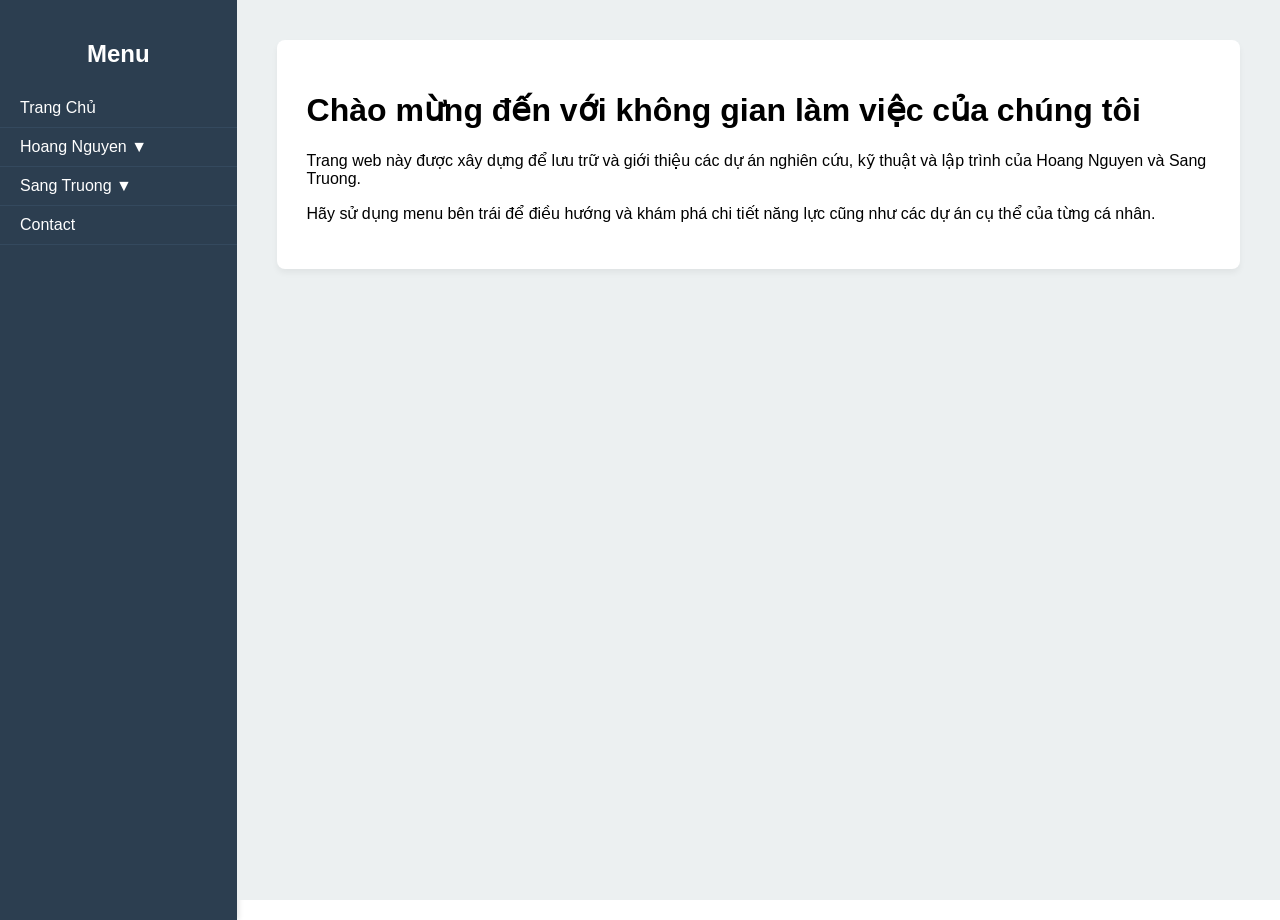
==== index.html @ 515bbb81 "Rename README.md to index.html" ====
<!DOCTYPE html>
<html lang="vi">
<head>
    <meta charset="UTF-8">
    <meta name="viewport" content="width=device-width, initial-scale=1.0">
    <title>Portfolio Của Chúng Tôi</title>
    <style>
        /* CSS: Thiết lập nguyên lý dàn trang cơ bản */
        body {
            font-family: Arial, sans-serif;
            margin: 0;
            padding: 0;
            display: flex; /* Sử dụng Flexbox để chia màn hình làm 2 phần */
            height: 100vh; /* Chiều cao bằng 100% màn hình hiển thị */
        }

        /* Phần Sidebar (Menu bên trái) */
        .sidebar {
            width: 250px;
            background-color: #2c3e50;
            color: white;
            padding-top: 20px;
            height: 100%;
            box-shadow: 2px 0 5px rgba(0,0,0,0.1);
        }

        .sidebar h2 {
            text-align: center;
            margin-bottom: 20px;
        }

        .sidebar ul {
            list-style-type: none; /* Bỏ dấu chấm tròn của danh sách */
            padding: 0;
            margin: 0;
        }

        .sidebar ul li {
            padding: 10px 20px;
            cursor: pointer;
            border-bottom: 1px solid #34495e;
            transition: background 0.3s;
        }

        .sidebar ul li:hover {
            background-color: #34495e;
        }

        /* Danh sách con (Các option nhỏ) */
        .sub-menu {
            display: none; /* Mặc định ẩn đi */
            background-color: #1a252f;
        }

        .sub-menu li {
            padding-left: 40px; /* Thụt lề để nhận diện là menu con */
            font-size: 0.9em;
            border-bottom: none;
        }

        /* Phần Nội dung chính bên phải */
        .main-content {
            flex-grow: 1; /* Chiếm toàn bộ không gian còn lại */
            padding: 40px;
            background-color: #ecf0f1;
            overflow-y: auto; /* Cho phép cuộn nếu nội dung quá dài */
        }

        /* Các phân vùng nội dung */
        .content-section {
            display: none; /* Ẩn tất cả các phần nội dung lúc ban đầu */
            background: white;
            padding: 30px;
            border-radius: 8px;
            box-shadow: 0 4px 6px rgba(0,0,0,0.05);
        }

        /* Lớp này dùng để hiển thị phần nội dung đang được chọn */
        .content-section.active {
            display: block;
        }
    </style>
</head>
<body>

    <div class="sidebar">
        <h2>Menu</h2>
        <ul>
            <li onclick="showSection('home')">Trang Chủ</li>
            
            <li onclick="toggleSubMenu('hoang-menu')">Hoang Nguyen ▼</li>
            <ul id="hoang-menu" class="sub-menu">
                <li onclick="showSection('hoang-about')">Giới thiệu</li>
                <li onclick="showSection('hoang-projects')">Projects</li>
            </ul>

            <li onclick="toggleSubMenu('sang-menu')">Sang Truong ▼</li>
            <ul id="sang-menu" class="sub-menu">
                <li onclick="showSection('sang-about')">Giới thiệu</li>
                <li onclick="showSection('sang-projects')">Projects</li>
            </ul>

            <li onclick="showSection('contact')">Contact</li>
        </ul>
    </div>

    <div class="main-content">
        
        <div id="home" class="content-section active">
            <h1>Chào mừng đến với không gian làm việc của chúng tôi</h1>
            <p>Trang web này được xây dựng để lưu trữ và giới thiệu các dự án nghiên cứu, kỹ thuật và lập trình của Hoang Nguyen và Sang Truong.</p>
            <p>Hãy sử dụng menu bên trái để điều hướng và khám phá chi tiết năng lực cũng như các dự án cụ thể của từng cá nhân.</p>
        </div>

        <div id="hoang-about" class="content-section">
            <h2>Giới thiệu: Hoang Nguyen</h2>
            <p>Thông tin chi tiết về quá trình học tập, kỹ năng và định hướng phát triển của Hoang sẽ được cập nhật tại đây.</p>
        </div>
        <div id="hoang-projects" class="content-section">
            <h2>Các dự án của Hoang</h2>
            <ul>
                <li><strong>Dự án 1:</strong> Mô phỏng vật lý...</li>
                <li><strong>Dự án 2:</strong> Phân tích dữ liệu...</li>
            </ul>
        </div>

        <div id="sang-about" class="content-section">
            <h2>Giới thiệu: Sang Truong</h2>
            <p>Thông tin cá nhân, chuyên môn và nền tảng kỹ thuật của Sang.</p>
        </div>
        <div id="sang-projects" class="content-section">
            <h2>Các dự án của Sang</h2>
            <ul>
                <li><strong>Dự án A:</strong> Lập trình hệ thống...</li>
                <li><strong>Dự án B:</strong> Thiết kế mô hình...</li>
            </ul>
        </div>

        <div id="contact" class="content-section">
            <h2>Liên hệ với chúng tôi</h2>
            <p>Email: example@email.com</p>
            <p>GitHub: github.com/your-username</p>
        </div>

    </div>

    <script>
        // Nguyên lý 1: Đóng/mở menu con
        function toggleSubMenu(menuId) {
            // Tìm thẻ <ul> có ID tương ứng
            var menu = document.getElementById(menuId);
            // Kiểm tra trạng thái hiện tại. Nếu đang ẩn (none) hoặc rỗng thì mở ra (block), ngược lại thì ẩn đi
            if (menu.style.display === "block") {
                menu.style.display = "none";
            } else {
                menu.style.display = "block";
            }
        }

        // Nguyên lý 2: Chuyển đổi vùng nội dung hiển thị
        function showSection(sectionId) {
            // Bước 1: Tìm tất cả các thẻ có class là 'content-section'
            var sections = document.getElementsByClassName('content-section');
            
            // Bước 2: Dùng vòng lặp duyệt qua tất cả và xóa class 'active' (ẩn chúng đi)
            for (var i = 0; i < sections.length; i++) {
                sections[i].classList.remove('active');
            }
            
            // Bước 3: Tìm đúng vùng nội dung được yêu cầu và thêm class 'active' (hiển thị lên)
            document.getElementById(sectionId).classList.add('active');
        }
    </script>
</body>
</html>
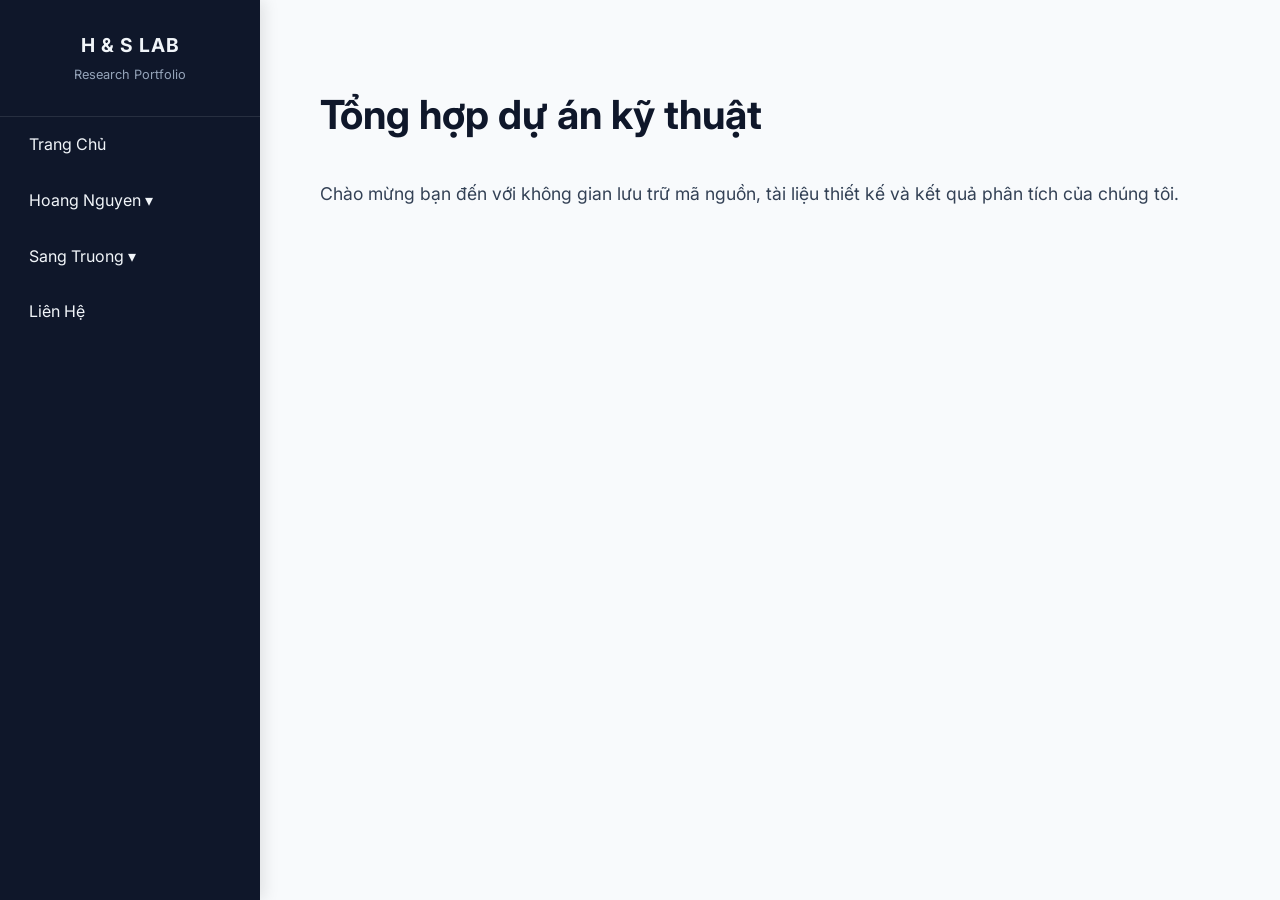
==== commit c955c71b: "Update portfolio layout and styling" ====
--- a/index.html
+++ b/index.html
@@ -3,153 +3,242 @@
 <head>
     <meta charset="UTF-8">
     <meta name="viewport" content="width=device-width, initial-scale=1.0">
-    <title>Portfolio Của Chúng Tôi</title>
+    <title>Portfolio Nghiên Cứu & Kỹ Thuật</title>
+    <link href="https://fonts.googleapis.com/css2?family=Inter:wght@300;400;600&display=swap" rel="stylesheet">
     <style>
-        /* CSS: Thiết lập nguyên lý dàn trang cơ bản */
+        /* NGUYÊN LÝ 1: Khai báo Biến CSS (CSS Variables)
+           Giúp quản lý màu sắc toàn cục. Khi cần đổi màu web, chỉ cần đổi ở đây. */
+        :root {
+            --primary-bg: #0f172a;    /* Xanh đen sâu cho Sidebar */
+            --secondary-bg: #1e293b;  /* Xanh đen nhạt cho Menu con */
+            --main-bg: #f8fafc;       /* Trắng xám cho nội dung chính */
+            --text-main: #334155;     /* Xám đậm cho chữ để đỡ mỏi mắt */
+            --text-light: #f1f5f9;    /* Trắng sáng cho chữ trên nền tối */
+            --accent-color: #3b82f6;  /* Xanh dương làm điểm nhấn (nút, link) */
+            --card-bg: #ffffff;
+        }
+
+        /* NGUYÊN LÝ 2: Reset CSS & Typography cơ bản */
+        * {
+            box-sizing: border-box; /* Đảm bảo kích thước không bị phình to khi thêm padding */
+        }
+
         body {
-            font-family: Arial, sans-serif;
+            font-family: 'Inter', sans-serif;
             margin: 0;
-            padding: 0;
-            display: flex; /* Sử dụng Flexbox để chia màn hình làm 2 phần */
-            height: 100vh; /* Chiều cao bằng 100% màn hình hiển thị */
-        }
-
-        /* Phần Sidebar (Menu bên trái) */
+            display: flex;
+            height: 100vh;
+            color: var(--text-main);
+            background-color: var(--main-bg);
+            line-height: 1.6;
+        }
+
+        /* --- THIẾT KẾ SIDEBAR --- */
         .sidebar {
-            width: 250px;
-            background-color: #2c3e50;
-            color: white;
-            padding-top: 20px;
-            height: 100%;
-            box-shadow: 2px 0 5px rgba(0,0,0,0.1);
-        }
-
-        .sidebar h2 {
+            width: 260px;
+            background-color: var(--primary-bg);
+            color: var(--text-light);
+            display: flex;
+            flex-direction: column;
+            box-shadow: 4px 0 15px rgba(0,0,0,0.1);
+            z-index: 10;
+        }
+
+        .sidebar-header {
+            padding: 30px 20px;
             text-align: center;
-            margin-bottom: 20px;
+            border-bottom: 1px solid rgba(255,255,255,0.1);
+        }
+
+        .sidebar-header h2 {
+            margin: 0;
+            font-size: 1.2rem;
+            letter-spacing: 1px;
+            text-transform: uppercase;
         }
 
         .sidebar ul {
-            list-style-type: none; /* Bỏ dấu chấm tròn của danh sách */
+            list-style: none;
             padding: 0;
             margin: 0;
         }
 
+        /* NGUYÊN LÝ 3: Hiệu ứng chuyển tiếp (Transitions) tạo cảm giác mượt mà */
         .sidebar ul li {
-            padding: 10px 20px;
+            padding: 15px 25px;
             cursor: pointer;
-            border-bottom: 1px solid #34495e;
-            transition: background 0.3s;
+            border-left: 4px solid transparent; /* Chuẩn bị sẵn một viền tàng hình */
+            transition: all 0.3s ease;
+            font-weight: 400;
         }
 
         .sidebar ul li:hover {
-            background-color: #34495e;
-        }
-
-        /* Danh sách con (Các option nhỏ) */
+            background-color: rgba(255,255,255,0.05);
+            border-left: 4px solid var(--accent-color); /* Hiện viền xanh khi trỏ chuột */
+            padding-left: 30px; /* Đẩy chữ vào trong một chút */
+        }
+
         .sub-menu {
-            display: none; /* Mặc định ẩn đi */
-            background-color: #1a252f;
+            display: none;
+            background-color: var(--secondary-bg);
         }
 
         .sub-menu li {
-            padding-left: 40px; /* Thụt lề để nhận diện là menu con */
-            font-size: 0.9em;
-            border-bottom: none;
-        }
-
-        /* Phần Nội dung chính bên phải */
+            padding: 12px 25px 12px 45px;
+            font-size: 0.9rem;
+            color: #cbd5e1;
+        }
+
+        /* --- THIẾT KẾ KHU VỰC NỘI DUNG CHÍNH --- */
         .main-content {
-            flex-grow: 1; /* Chiếm toàn bộ không gian còn lại */
-            padding: 40px;
-            background-color: #ecf0f1;
-            overflow-y: auto; /* Cho phép cuộn nếu nội dung quá dài */
-        }
-
-        /* Các phân vùng nội dung */
+            flex-grow: 1;
+            padding: 50px;
+            overflow-y: auto;
+        }
+
         .content-section {
-            display: none; /* Ẩn tất cả các phần nội dung lúc ban đầu */
-            background: white;
-            padding: 30px;
-            border-radius: 8px;
-            box-shadow: 0 4px 6px rgba(0,0,0,0.05);
-        }
-
-        /* Lớp này dùng để hiển thị phần nội dung đang được chọn */
+            display: none;
+            max-width: 900px;
+            margin: 0 auto; /* Căn giữa nội dung */
+            animation: fadeIn 0.4s ease-in-out; /* Gọi hiệu ứng mờ dần vào */
+        }
+
         .content-section.active {
             display: block;
+        }
+
+        /* NGUYÊN LÝ 4: Thiết kế dạng Thẻ (Card Design) cho các Project */
+        .project-grid {
+            display: grid;
+            grid-template-columns: repeat(auto-fit, minmax(300px, 1fr));
+            gap: 25px;
+            margin-top: 20px;
+        }
+
+        .project-card {
+            background: var(--card-bg);
+            border-radius: 12px;
+            padding: 25px;
+            box-shadow: 0 4px 6px rgba(0,0,0,0.05);
+            border: 1px solid #e2e8f0;
+            transition: transform 0.3s ease, box-shadow 0.3s ease;
+        }
+
+        /* Hiệu ứng nổi lên khi trỏ chuột vào Card */
+        .project-card:hover {
+            transform: translateY(-5px);
+            box-shadow: 0 10px 20px rgba(0,0,0,0.1);
+        }
+
+        .project-card h3 {
+            margin-top: 0;
+            color: var(--primary-bg);
+            font-size: 1.1rem;
+        }
+
+        .tag {
+            display: inline-block;
+            background: #e0f2fe;
+            color: #0369a1;
+            padding: 4px 10px;
+            border-radius: 20px;
+            font-size: 0.8rem;
+            font-weight: 600;
+            margin-bottom: 15px;
+        }
+
+        /* NGUYÊN LÝ 5: Định nghĩa khung hình động (Keyframes) */
+        @keyframes fadeIn {
+            from { opacity: 0; transform: translateY(15px); }
+            to { opacity: 1; transform: translateY(0); }
         }
     </style>
 </head>
 <body>
 
-    <div class="sidebar">
-        <h2>Menu</h2>
+    <nav class="sidebar">
+        <div class="sidebar-header">
+            <h2>H & S Lab</h2>
+            <span style="font-size: 0.8rem; color: #94a3b8;">Research Portfolio</span>
+        </div>
         <ul>
             <li onclick="showSection('home')">Trang Chủ</li>
             
-            <li onclick="toggleSubMenu('hoang-menu')">Hoang Nguyen ▼</li>
+            <li onclick="toggleSubMenu('hoang-menu')">Hoang Nguyen ▾</li>
             <ul id="hoang-menu" class="sub-menu">
-                <li onclick="showSection('hoang-about')">Giới thiệu</li>
-                <li onclick="showSection('hoang-projects')">Projects</li>
+                <li onclick="showSection('hoang-about')">Hồ sơ năng lực</li>
+                <li onclick="showSection('hoang-projects')">Dự án Kỹ thuật</li>
             </ul>
 
-            <li onclick="toggleSubMenu('sang-menu')">Sang Truong ▼</li>
+            <li onclick="toggleSubMenu('sang-menu')">Sang Truong ▾</li>
             <ul id="sang-menu" class="sub-menu">
-                <li onclick="showSection('sang-about')">Giới thiệu</li>
-                <li onclick="showSection('sang-projects')">Projects</li>
+                <li onclick="showSection('sang-about')">Hồ sơ năng lực</li>
+                <li onclick="showSection('sang-projects')">Dự án Kỹ thuật</li>
             </ul>
 
-            <li onclick="showSection('contact')">Contact</li>
+            <li onclick="showSection('contact')">Liên Hệ</li>
         </ul>
-    </div>
-
-    <div class="main-content">
+    </nav>
+
+    <main class="main-content">
         
-        <div id="home" class="content-section active">
-            <h1>Chào mừng đến với không gian làm việc của chúng tôi</h1>
-            <p>Trang web này được xây dựng để lưu trữ và giới thiệu các dự án nghiên cứu, kỹ thuật và lập trình của Hoang Nguyen và Sang Truong.</p>
-            <p>Hãy sử dụng menu bên trái để điều hướng và khám phá chi tiết năng lực cũng như các dự án cụ thể của từng cá nhân.</p>
-        </div>
-
-        <div id="hoang-about" class="content-section">
-            <h2>Giới thiệu: Hoang Nguyen</h2>
-            <p>Thông tin chi tiết về quá trình học tập, kỹ năng và định hướng phát triển của Hoang sẽ được cập nhật tại đây.</p>
-        </div>
-        <div id="hoang-projects" class="content-section">
-            <h2>Các dự án của Hoang</h2>
-            <ul>
-                <li><strong>Dự án 1:</strong> Mô phỏng vật lý...</li>
-                <li><strong>Dự án 2:</strong> Phân tích dữ liệu...</li>
-            </ul>
-        </div>
-
-        <div id="sang-about" class="content-section">
-            <h2>Giới thiệu: Sang Truong</h2>
-            <p>Thông tin cá nhân, chuyên môn và nền tảng kỹ thuật của Sang.</p>
-        </div>
-        <div id="sang-projects" class="content-section">
-            <h2>Các dự án của Sang</h2>
-            <ul>
-                <li><strong>Dự án A:</strong> Lập trình hệ thống...</li>
-                <li><strong>Dự án B:</strong> Thiết kế mô hình...</li>
-            </ul>
-        </div>
-
-        <div id="contact" class="content-section">
-            <h2>Liên hệ với chúng tôi</h2>
-            <p>Email: example@email.com</p>
-            <p>GitHub: github.com/your-username</p>
-        </div>
-
-    </div>
+        <section id="home" class="content-section active">
+            <h1 style="font-size: 2.5rem; color: #0f172a;">Tổng hợp dự án kỹ thuật</h1>
+            <p style="font-size: 1.1rem;">Chào mừng bạn đến với không gian lưu trữ mã nguồn, tài liệu thiết kế và kết quả phân tích của chúng tôi.</p>
+        </section>
+
+        <section id="hoang-about" class="content-section">
+            <h2>Về Hoang Nguyen</h2>
+            <p>Tập trung vào phân tích hệ thống, mô hình hóa và xử lý tín hiệu.</p>
+        </section>
+        
+        <section id="hoang-projects" class="content-section">
+            <h2>Dự án tiêu biểu</h2>
+            <div class="project-grid">
+                <div class="project-card">
+                    <span class="tag">OpenSCAD / 3D</span>
+                    <h3>Mô phỏng vật thể khối</h3>
+                    <p>Thiết kế và tùy chỉnh các linh kiện quang học. Tối ưu hóa cấu trúc hình học từ dạng cylinder sang cube để cải thiện hiệu suất thu thập ánh sáng.</p>
+                </div>
+                <div class="project-card">
+                    <span class="tag">C++ / ROOT</span>
+                    <h3>Phân tích dữ liệu & Biểu đồ</h3>
+                    <p>Xây dựng hệ thống trích xuất dữ liệu mảng, vẽ các biểu đồ Histogram (h_sampic) và tinh chỉnh cấu trúc TLegend trong môi trường ROOT framework.</p>
+                </div>
+            </div>
+        </section>
+
+        <section id="sang-about" class="content-section">
+            <h2>Về Sang Truong</h2>
+            <p>Phát triển phần cứng, tích hợp hệ thống và thuật toán học máy.</p>
+        </section>
+
+        <section id="sang-projects" class="content-section">
+            <h2>Dự án tiêu biểu</h2>
+            <div class="project-grid">
+                <div class="project-card">
+                    <span class="tag">Electronics</span>
+                    <h3>Phân tích mạch & Linh kiện thụ động</h3>
+                    <p>Nghiên cứu sâu về nguyên lý hoạt động và sự kết hợp của các linh kiện điện tử cơ bản trước khi tiến lên các vi điều khiển phức tạp.</p>
+                </div>
+                <div class="project-card">
+                    <span class="tag">Machine Learning</span>
+                    <h3>Kiến trúc Mạng Nơ-ron</h3>
+                    <p>Phân tích cấu trúc các hidden layer, hàm kích hoạt và thử nghiệm các mô hình học có giám sát (Supervised Learning).</p>
+                </div>
+            </div>
+        </section>
+
+        <section id="contact" class="content-section">
+            <h2>Trao đổi kỹ thuật</h2>
+            <p>Mọi mã nguồn đóng góp và báo cáo lỗi vui lòng thực hiện qua Pull Request trên GitHub.</p>
+        </section>
+
+    </main>
 
     <script>
-        // Nguyên lý 1: Đóng/mở menu con
         function toggleSubMenu(menuId) {
-            // Tìm thẻ <ul> có ID tương ứng
             var menu = document.getElementById(menuId);
-            // Kiểm tra trạng thái hiện tại. Nếu đang ẩn (none) hoặc rỗng thì mở ra (block), ngược lại thì ẩn đi
             if (menu.style.display === "block") {
                 menu.style.display = "none";
             } else {
@@ -157,17 +246,11 @@
             }
         }
 
-        // Nguyên lý 2: Chuyển đổi vùng nội dung hiển thị
         function showSection(sectionId) {
-            // Bước 1: Tìm tất cả các thẻ có class là 'content-section'
             var sections = document.getElementsByClassName('content-section');
-            
-            // Bước 2: Dùng vòng lặp duyệt qua tất cả và xóa class 'active' (ẩn chúng đi)
             for (var i = 0; i < sections.length; i++) {
                 sections[i].classList.remove('active');
             }
-            
-            // Bước 3: Tìm đúng vùng nội dung được yêu cầu và thêm class 'active' (hiển thị lên)
             document.getElementById(sectionId).classList.add('active');
         }
     </script>
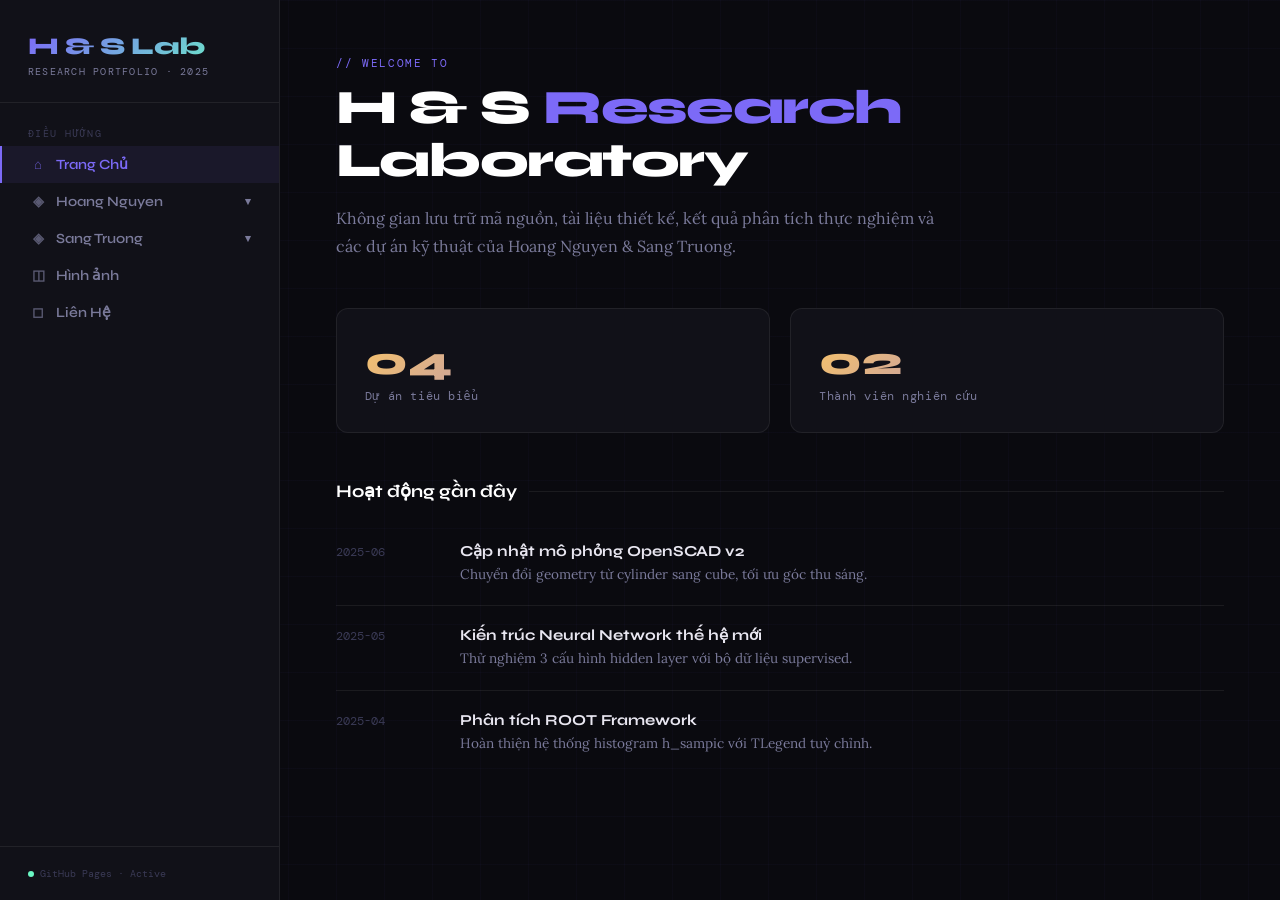
==== commit 1fadaadb: "Update print statement from 'Hello' to 'Goodbye'" ====
--- a/index.html
+++ b/index.html
@@ -3,256 +3,1156 @@
 <head>
     <meta charset="UTF-8">
     <meta name="viewport" content="width=device-width, initial-scale=1.0">
-    <title>Portfolio Nghiên Cứu & Kỹ Thuật</title>
-    <link href="https://fonts.googleapis.com/css2?family=Inter:wght@300;400;600&display=swap" rel="stylesheet">
+    <title>H & S Lab — Research Portfolio</title>
+    <link href="https://fonts.googleapis.com/css2?family=Syne:wght@400;600;700;800&family=DM+Mono:ital,wght@0,300;0,400;1,300&family=Lora:ital,wght@0,400;1,400&display=swap" rel="stylesheet">
     <style>
-        /* NGUYÊN LÝ 1: Khai báo Biến CSS (CSS Variables)
-           Giúp quản lý màu sắc toàn cục. Khi cần đổi màu web, chỉ cần đổi ở đây. */
         :root {
-            --primary-bg: #0f172a;    /* Xanh đen sâu cho Sidebar */
-            --secondary-bg: #1e293b;  /* Xanh đen nhạt cho Menu con */
-            --main-bg: #f8fafc;       /* Trắng xám cho nội dung chính */
-            --text-main: #334155;     /* Xám đậm cho chữ để đỡ mỏi mắt */
-            --text-light: #f1f5f9;    /* Trắng sáng cho chữ trên nền tối */
-            --accent-color: #3b82f6;  /* Xanh dương làm điểm nhấn (nút, link) */
-            --card-bg: #ffffff;
-        }
-
-        /* NGUYÊN LÝ 2: Reset CSS & Typography cơ bản */
-        * {
-            box-sizing: border-box; /* Đảm bảo kích thước không bị phình to khi thêm padding */
-        }
+            --bg: #0a0a0f;
+            --bg2: #111118;
+            --bg3: #1a1a24;
+            --border: rgba(255,255,255,0.07);
+            --border-bright: rgba(255,255,255,0.15);
+            --text: #e8e6f0;
+            --text-dim: #7a7a9a;
+            --text-dimmer: #3a3a55;
+            --accent: #7c6af7;
+            --accent2: #f7c36a;
+            --accent3: #6af7c3;
+            --tag-r: #f76a6a;
+            --sidebar-w: 280px;
+            --radius: 12px;
+        }
+
+        * { box-sizing: border-box; margin: 0; padding: 0; }
+
+        ::selection { background: var(--accent); color: #fff; }
 
         body {
-            font-family: 'Inter', sans-serif;
-            margin: 0;
+            font-family: 'Lora', Georgia, serif;
+            background: var(--bg);
+            color: var(--text);
             display: flex;
             height: 100vh;
-            color: var(--text-main);
-            background-color: var(--main-bg);
+            overflow: hidden;
+        }
+
+        /* ─── SIDEBAR ─── */
+        .sidebar {
+            width: var(--sidebar-w);
+            min-width: var(--sidebar-w);
+            background: var(--bg2);
+            border-right: 1px solid var(--border);
+            display: flex;
+            flex-direction: column;
+            overflow-y: auto;
+            position: relative;
+            z-index: 20;
+        }
+
+        .sidebar-logo {
+            padding: 32px 28px 24px;
+            border-bottom: 1px solid var(--border);
+        }
+
+        .logo-badge {
+            font-family: 'Syne', sans-serif;
+            font-size: 1.5rem;
+            font-weight: 800;
+            letter-spacing: -0.02em;
+            background: linear-gradient(135deg, var(--accent), var(--accent3));
+            -webkit-background-clip: text;
+            -webkit-text-fill-color: transparent;
+            background-clip: text;
+        }
+
+        .logo-sub {
+            font-family: 'DM Mono', monospace;
+            font-size: 0.65rem;
+            color: var(--text-dim);
+            letter-spacing: 0.12em;
+            text-transform: uppercase;
+            margin-top: 4px;
+        }
+
+        .nav-section {
+            padding: 8px 0;
+        }
+
+        .nav-label {
+            font-family: 'DM Mono', monospace;
+            font-size: 0.6rem;
+            letter-spacing: 0.15em;
+            text-transform: uppercase;
+            color: var(--text-dimmer);
+            padding: 16px 28px 6px;
+        }
+
+        .nav-item {
+            display: flex;
+            align-items: center;
+            gap: 10px;
+            padding: 10px 28px;
+            cursor: pointer;
+            font-family: 'Syne', sans-serif;
+            font-size: 0.88rem;
+            font-weight: 600;
+            color: var(--text-dim);
+            border-left: 2px solid transparent;
+            transition: all 0.2s ease;
+            user-select: none;
+        }
+
+        .nav-item:hover {
+            color: var(--text);
+            background: rgba(255,255,255,0.03);
+        }
+
+        .nav-item.active {
+            color: var(--accent);
+            border-left-color: var(--accent);
+            background: rgba(124,106,247,0.08);
+        }
+
+        .nav-item .icon {
+            width: 16px;
+            text-align: center;
+            opacity: 0.7;
+            font-size: 0.85rem;
+        }
+
+        .nav-sub {
+            overflow: hidden;
+            max-height: 0;
+            transition: max-height 0.35s ease;
+        }
+
+        .nav-sub.open { max-height: 300px; }
+
+        .nav-sub-item {
+            display: flex;
+            align-items: center;
+            gap: 10px;
+            padding: 8px 28px 8px 44px;
+            cursor: pointer;
+            font-family: 'DM Mono', monospace;
+            font-size: 0.78rem;
+            color: var(--text-dim);
+            transition: all 0.2s ease;
+            border-left: 2px solid transparent;
+            margin-left: 0;
+        }
+
+        .nav-sub-item:hover { color: var(--text); }
+
+        .nav-sub-item.active {
+            color: var(--accent3);
+            border-left-color: var(--accent3);
+        }
+
+        .nav-toggle-arrow {
+            margin-left: auto;
+            font-size: 0.7rem;
+            transition: transform 0.3s ease;
+        }
+
+        .nav-item.expanded .nav-toggle-arrow { transform: rotate(180deg); }
+
+        .sidebar-footer {
+            margin-top: auto;
+            padding: 20px 28px;
+            border-top: 1px solid var(--border);
+            font-family: 'DM Mono', monospace;
+            font-size: 0.65rem;
+            color: var(--text-dimmer);
+        }
+
+        .status-dot {
+            display: inline-block;
+            width: 6px; height: 6px;
+            border-radius: 50%;
+            background: var(--accent3);
+            margin-right: 6px;
+            animation: pulse 2s infinite;
+        }
+
+        @keyframes pulse {
+            0%, 100% { opacity: 1; }
+            50% { opacity: 0.3; }
+        }
+
+        /* ─── MAIN ─── */
+        .main {
+            flex: 1;
+            overflow-y: auto;
+            background: var(--bg);
+            position: relative;
+        }
+
+        /* Subtle grid background */
+        .main::before {
+            content: '';
+            position: fixed;
+            inset: 0;
+            background-image:
+                linear-gradient(rgba(124,106,247,0.03) 1px, transparent 1px),
+                linear-gradient(90deg, rgba(124,106,247,0.03) 1px, transparent 1px);
+            background-size: 48px 48px;
+            pointer-events: none;
+            z-index: 0;
+        }
+
+        .page {
+            display: none;
+            padding: 56px 56px 80px;
+            max-width: 1000px;
+            margin: 0 auto;
+            position: relative;
+            z-index: 1;
+            animation: slideUp 0.35s ease;
+        }
+
+        .page.active { display: block; }
+
+        @keyframes slideUp {
+            from { opacity: 0; transform: translateY(20px); }
+            to { opacity: 1; transform: translateY(0); }
+        }
+
+        /* ─── PAGE HEADER ─── */
+        .page-eyebrow {
+            font-family: 'DM Mono', monospace;
+            font-size: 0.7rem;
+            letter-spacing: 0.15em;
+            text-transform: uppercase;
+            color: var(--accent);
+            margin-bottom: 12px;
+        }
+
+        .page-title {
+            font-family: 'Syne', sans-serif;
+            font-size: clamp(2rem, 4vw, 3rem);
+            font-weight: 800;
+            letter-spacing: -0.03em;
+            line-height: 1.1;
+            color: #fff;
+            margin-bottom: 16px;
+        }
+
+        .page-title span { color: var(--accent); }
+
+        .page-desc {
+            font-size: 1rem;
+            color: var(--text-dim);
+            line-height: 1.75;
+            max-width: 600px;
+            margin-bottom: 48px;
+        }
+
+        /* ─── HERO HOME ─── */
+        .hero-grid {
+            display: grid;
+            grid-template-columns: 1fr 1fr;
+            gap: 20px;
+            margin-bottom: 48px;
+        }
+
+        .hero-stat {
+            background: var(--bg2);
+            border: 1px solid var(--border);
+            border-radius: var(--radius);
+            padding: 28px;
+            transition: border-color 0.2s;
+        }
+
+        .hero-stat:hover { border-color: var(--border-bright); }
+
+        .stat-num {
+            font-family: 'Syne', sans-serif;
+            font-size: 2.5rem;
+            font-weight: 800;
+            background: linear-gradient(135deg, var(--accent2), var(--accent));
+            -webkit-background-clip: text;
+            -webkit-text-fill-color: transparent;
+            background-clip: text;
+        }
+
+        .stat-label {
+            font-family: 'DM Mono', monospace;
+            font-size: 0.72rem;
+            color: var(--text-dim);
+            margin-top: 4px;
+            letter-spacing: 0.05em;
+        }
+
+        /* ─── DIVIDER ─── */
+        .divider {
+            height: 1px;
+            background: var(--border);
+            margin: 40px 0;
+        }
+
+        /* ─── PROFILE CARD ─── */
+        .profile-header {
+            display: flex;
+            align-items: flex-start;
+            gap: 32px;
+            margin-bottom: 40px;
+        }
+
+        .avatar {
+            width: 88px;
+            height: 88px;
+            border-radius: 50%;
+            background: linear-gradient(135deg, var(--accent), var(--accent3));
+            display: flex;
+            align-items: center;
+            justify-content: center;
+            font-family: 'Syne', sans-serif;
+            font-size: 2rem;
+            font-weight: 800;
+            color: #fff;
+            flex-shrink: 0;
+            border: 2px solid var(--border-bright);
+        }
+
+        .profile-info h2 {
+            font-family: 'Syne', sans-serif;
+            font-size: 1.8rem;
+            font-weight: 800;
+            color: #fff;
+            letter-spacing: -0.02em;
+        }
+
+        .profile-role {
+            font-family: 'DM Mono', monospace;
+            font-size: 0.78rem;
+            color: var(--accent);
+            margin-top: 4px;
+            letter-spacing: 0.06em;
+        }
+
+        .profile-bio {
+            margin-top: 12px;
+            color: var(--text-dim);
+            font-size: 0.95rem;
+            line-height: 1.7;
+        }
+
+        /* ─── SKILL PILLS ─── */
+        .skills-row {
+            display: flex;
+            flex-wrap: wrap;
+            gap: 8px;
+            margin-bottom: 40px;
+        }
+
+        .skill-pill {
+            font-family: 'DM Mono', monospace;
+            font-size: 0.72rem;
+            padding: 5px 12px;
+            border-radius: 100px;
+            border: 1px solid var(--border-bright);
+            color: var(--text-dim);
+            background: var(--bg2);
+            letter-spacing: 0.04em;
+            transition: all 0.2s;
+        }
+
+        .skill-pill:hover {
+            border-color: var(--accent);
+            color: var(--accent);
+        }
+
+        /* ─── PROJECT CARDS ─── */
+        .projects-grid {
+            display: grid;
+            grid-template-columns: repeat(auto-fill, minmax(280px, 1fr));
+            gap: 20px;
+        }
+
+        .project-card {
+            background: var(--bg2);
+            border: 1px solid var(--border);
+            border-radius: var(--radius);
+            padding: 28px;
+            cursor: pointer;
+            transition: all 0.25s ease;
+            position: relative;
+            overflow: hidden;
+        }
+
+        .project-card::before {
+            content: '';
+            position: absolute;
+            top: 0; left: 0; right: 0;
+            height: 2px;
+            background: linear-gradient(90deg, var(--accent), var(--accent3));
+            transform: scaleX(0);
+            transform-origin: left;
+            transition: transform 0.3s ease;
+        }
+
+        .project-card:hover {
+            border-color: var(--border-bright);
+            transform: translateY(-3px);
+            box-shadow: 0 16px 40px rgba(0,0,0,0.4);
+        }
+
+        .project-card:hover::before { transform: scaleX(1); }
+
+        .card-tag {
+            font-family: 'DM Mono', monospace;
+            font-size: 0.65rem;
+            letter-spacing: 0.1em;
+            text-transform: uppercase;
+            padding: 3px 8px;
+            border-radius: 4px;
+            display: inline-block;
+            margin-bottom: 14px;
+            font-weight: 400;
+        }
+
+        .tag-purple { background: rgba(124,106,247,0.15); color: var(--accent); }
+        .tag-gold { background: rgba(247,195,106,0.15); color: var(--accent2); }
+        .tag-green { background: rgba(106,247,195,0.15); color: var(--accent3); }
+        .tag-red { background: rgba(247,106,106,0.15); color: var(--tag-r); }
+
+        .card-title {
+            font-family: 'Syne', sans-serif;
+            font-size: 1rem;
+            font-weight: 700;
+            color: #fff;
+            margin-bottom: 10px;
+            line-height: 1.35;
+        }
+
+        .card-desc {
+            font-size: 0.85rem;
+            color: var(--text-dim);
+            line-height: 1.65;
+        }
+
+        .card-footer {
+            display: flex;
+            align-items: center;
+            justify-content: space-between;
+            margin-top: 20px;
+            padding-top: 16px;
+            border-top: 1px solid var(--border);
+        }
+
+        .card-date {
+            font-family: 'DM Mono', monospace;
+            font-size: 0.65rem;
+            color: var(--text-dimmer);
+        }
+
+        .card-arrow {
+            font-size: 0.8rem;
+            color: var(--text-dimmer);
+            transition: all 0.2s;
+        }
+
+        .project-card:hover .card-arrow {
+            color: var(--accent);
+            transform: translateX(3px);
+        }
+
+        /* ─── SECTION HEADINGS ─── */
+        .section-heading {
+            font-family: 'Syne', sans-serif;
+            font-size: 1.1rem;
+            font-weight: 700;
+            color: #fff;
+            margin-bottom: 20px;
+            display: flex;
+            align-items: center;
+            gap: 12px;
+        }
+
+        .section-heading::after {
+            content: '';
+            flex: 1;
+            height: 1px;
+            background: var(--border);
+        }
+
+        /* ─── TIMELINE ─── */
+        .timeline {
+            display: flex;
+            flex-direction: column;
+            gap: 0;
+        }
+
+        .timeline-item {
+            display: grid;
+            grid-template-columns: 100px 1fr;
+            gap: 24px;
+            padding: 20px 0;
+            border-bottom: 1px solid var(--border);
+        }
+
+        .timeline-item:last-child { border-bottom: none; }
+
+        .timeline-date {
+            font-family: 'DM Mono', monospace;
+            font-size: 0.72rem;
+            color: var(--text-dimmer);
+            padding-top: 3px;
+        }
+
+        .timeline-content h4 {
+            font-family: 'Syne', sans-serif;
+            font-size: 0.95rem;
+            font-weight: 700;
+            color: var(--text);
+            margin-bottom: 4px;
+        }
+
+        .timeline-content p {
+            font-size: 0.85rem;
+            color: var(--text-dim);
             line-height: 1.6;
         }
 
-        /* --- THIẾT KẾ SIDEBAR --- */
-        .sidebar {
-            width: 260px;
-            background-color: var(--primary-bg);
-            color: var(--text-light);
+        /* ─── FILE UPLOAD ZONE ─── */
+        .upload-zone {
+            border: 2px dashed var(--border-bright);
+            border-radius: var(--radius);
+            padding: 48px;
+            text-align: center;
+            cursor: pointer;
+            transition: all 0.2s;
+            background: var(--bg2);
+            position: relative;
+        }
+
+        .upload-zone:hover, .upload-zone.drag-over {
+            border-color: var(--accent);
+            background: rgba(124,106,247,0.05);
+        }
+
+        .upload-zone input[type="file"] {
+            position: absolute;
+            inset: 0;
+            opacity: 0;
+            cursor: pointer;
+            width: 100%;
+            height: 100%;
+        }
+
+        .upload-icon {
+            font-size: 2.5rem;
+            margin-bottom: 12px;
+            display: block;
+        }
+
+        .upload-label {
+            font-family: 'Syne', sans-serif;
+            font-weight: 700;
+            color: #fff;
+            font-size: 1rem;
+        }
+
+        .upload-hint {
+            font-family: 'DM Mono', monospace;
+            font-size: 0.7rem;
+            color: var(--text-dimmer);
+            margin-top: 6px;
+        }
+
+        .file-list {
             display: flex;
             flex-direction: column;
-            box-shadow: 4px 0 15px rgba(0,0,0,0.1);
-            z-index: 10;
-        }
-
-        .sidebar-header {
-            padding: 30px 20px;
-            text-align: center;
-            border-bottom: 1px solid rgba(255,255,255,0.1);
-        }
-
-        .sidebar-header h2 {
-            margin: 0;
-            font-size: 1.2rem;
-            letter-spacing: 1px;
+            gap: 8px;
+            margin-top: 20px;
+        }
+
+        .file-item {
+            display: flex;
+            align-items: center;
+            gap: 12px;
+            background: var(--bg2);
+            border: 1px solid var(--border);
+            border-radius: 8px;
+            padding: 12px 16px;
+            font-family: 'DM Mono', monospace;
+            font-size: 0.78rem;
+            color: var(--text-dim);
+            animation: slideUp 0.2s ease;
+        }
+
+        .file-icon { font-size: 1.1rem; }
+
+        .file-name { flex: 1; color: var(--text); }
+
+        .file-size { color: var(--text-dimmer); font-size: 0.68rem; }
+
+        .file-remove {
+            cursor: pointer;
+            color: var(--text-dimmer);
+            transition: color 0.2s;
+            background: none;
+            border: none;
+            font-size: 1rem;
+            padding: 0;
+        }
+
+        .file-remove:hover { color: var(--tag-r); }
+
+        /* ─── CONTACT ─── */
+        .contact-grid {
+            display: grid;
+            grid-template-columns: 1fr 1fr;
+            gap: 16px;
+        }
+
+        .contact-card {
+            background: var(--bg2);
+            border: 1px solid var(--border);
+            border-radius: var(--radius);
+            padding: 24px;
+            display: flex;
+            align-items: center;
+            gap: 16px;
+            transition: all 0.2s;
+            text-decoration: none;
+            cursor: pointer;
+        }
+
+        .contact-card:hover {
+            border-color: var(--accent);
+            transform: translateY(-2px);
+        }
+
+        .contact-icon {
+            font-size: 1.5rem;
+            width: 44px;
+            height: 44px;
+            background: var(--bg3);
+            border-radius: 10px;
+            display: flex;
+            align-items: center;
+            justify-content: center;
+            flex-shrink: 0;
+        }
+
+        .contact-label {
+            font-family: 'DM Mono', monospace;
+            font-size: 0.65rem;
+            color: var(--text-dimmer);
+            letter-spacing: 0.08em;
             text-transform: uppercase;
         }
 
-        .sidebar ul {
-            list-style: none;
-            padding: 0;
-            margin: 0;
-        }
-
-        /* NGUYÊN LÝ 3: Hiệu ứng chuyển tiếp (Transitions) tạo cảm giác mượt mà */
-        .sidebar ul li {
-            padding: 15px 25px;
+        .contact-value {
+            font-family: 'Syne', sans-serif;
+            font-size: 0.9rem;
+            font-weight: 600;
+            color: var(--text);
+            margin-top: 2px;
+        }
+
+        /* ─── IMAGE GALLERY ─── */
+        .gallery-grid {
+            display: grid;
+            grid-template-columns: repeat(auto-fill, minmax(180px, 1fr));
+            gap: 12px;
+            margin-top: 16px;
+        }
+
+        .gallery-item {
+            aspect-ratio: 4/3;
+            border-radius: 8px;
+            overflow: hidden;
+            background: var(--bg3);
+            border: 1px solid var(--border);
             cursor: pointer;
-            border-left: 4px solid transparent; /* Chuẩn bị sẵn một viền tàng hình */
-            transition: all 0.3s ease;
-            font-weight: 400;
-        }
-
-        .sidebar ul li:hover {
-            background-color: rgba(255,255,255,0.05);
-            border-left: 4px solid var(--accent-color); /* Hiện viền xanh khi trỏ chuột */
-            padding-left: 30px; /* Đẩy chữ vào trong một chút */
-        }
-
-        .sub-menu {
+            transition: all 0.2s;
+            display: flex;
+            align-items: center;
+            justify-content: center;
+            color: var(--text-dimmer);
+            font-family: 'DM Mono', monospace;
+            font-size: 0.7rem;
+            position: relative;
+        }
+
+        .gallery-item img {
+            width: 100%;
+            height: 100%;
+            object-fit: cover;
+        }
+
+        .gallery-item:hover {
+            border-color: var(--accent);
+            transform: scale(1.02);
+        }
+
+        /* ─── MOBILE TOGGLE ─── */
+        .mobile-toggle {
             display: none;
-            background-color: var(--secondary-bg);
-        }
-
-        .sub-menu li {
-            padding: 12px 25px 12px 45px;
-            font-size: 0.9rem;
-            color: #cbd5e1;
-        }
-
-        /* --- THIẾT KẾ KHU VỰC NỘI DUNG CHÍNH --- */
-        .main-content {
-            flex-grow: 1;
-            padding: 50px;
-            overflow-y: auto;
-        }
-
-        .content-section {
-            display: none;
-            max-width: 900px;
-            margin: 0 auto; /* Căn giữa nội dung */
-            animation: fadeIn 0.4s ease-in-out; /* Gọi hiệu ứng mờ dần vào */
-        }
-
-        .content-section.active {
-            display: block;
-        }
-
-        /* NGUYÊN LÝ 4: Thiết kế dạng Thẻ (Card Design) cho các Project */
-        .project-grid {
-            display: grid;
-            grid-template-columns: repeat(auto-fit, minmax(300px, 1fr));
-            gap: 25px;
-            margin-top: 20px;
-        }
-
-        .project-card {
-            background: var(--card-bg);
-            border-radius: 12px;
-            padding: 25px;
-            box-shadow: 0 4px 6px rgba(0,0,0,0.05);
-            border: 1px solid #e2e8f0;
-            transition: transform 0.3s ease, box-shadow 0.3s ease;
-        }
-
-        /* Hiệu ứng nổi lên khi trỏ chuột vào Card */
-        .project-card:hover {
-            transform: translateY(-5px);
-            box-shadow: 0 10px 20px rgba(0,0,0,0.1);
-        }
-
-        .project-card h3 {
-            margin-top: 0;
-            color: var(--primary-bg);
+            position: fixed;
+            top: 16px;
+            left: 16px;
+            z-index: 100;
+            background: var(--bg2);
+            border: 1px solid var(--border);
+            border-radius: 8px;
+            padding: 8px 12px;
+            cursor: pointer;
             font-size: 1.1rem;
         }
 
-        .tag {
-            display: inline-block;
-            background: #e0f2fe;
-            color: #0369a1;
-            padding: 4px 10px;
-            border-radius: 20px;
-            font-size: 0.8rem;
-            font-weight: 600;
-            margin-bottom: 15px;
-        }
-
-        /* NGUYÊN LÝ 5: Định nghĩa khung hình động (Keyframes) */
-        @keyframes fadeIn {
-            from { opacity: 0; transform: translateY(15px); }
-            to { opacity: 1; transform: translateY(0); }
+        @media (max-width: 768px) {
+            .mobile-toggle { display: block; }
+            .sidebar {
+                position: fixed;
+                left: -280px;
+                top: 0; bottom: 0;
+                transition: left 0.3s ease;
+                z-index: 50;
+            }
+            .sidebar.open { left: 0; }
+            .page { padding: 80px 24px 60px; }
+            .hero-grid { grid-template-columns: 1fr; }
+            .contact-grid { grid-template-columns: 1fr; }
+            .profile-header { flex-direction: column; }
         }
     </style>
 </head>
 <body>
 
-    <nav class="sidebar">
-        <div class="sidebar-header">
-            <h2>H & S Lab</h2>
-            <span style="font-size: 0.8rem; color: #94a3b8;">Research Portfolio</span>
-        </div>
-        <ul>
-            <li onclick="showSection('home')">Trang Chủ</li>
-            
-            <li onclick="toggleSubMenu('hoang-menu')">Hoang Nguyen ▾</li>
-            <ul id="hoang-menu" class="sub-menu">
-                <li onclick="showSection('hoang-about')">Hồ sơ năng lực</li>
-                <li onclick="showSection('hoang-projects')">Dự án Kỹ thuật</li>
-            </ul>
-
-            <li onclick="toggleSubMenu('sang-menu')">Sang Truong ▾</li>
-            <ul id="sang-menu" class="sub-menu">
-                <li onclick="showSection('sang-about')">Hồ sơ năng lực</li>
-                <li onclick="showSection('sang-projects')">Dự án Kỹ thuật</li>
-            </ul>
-
-            <li onclick="showSection('contact')">Liên Hệ</li>
-        </ul>
-    </nav>
-
-    <main class="main-content">
-        
-        <section id="home" class="content-section active">
-            <h1 style="font-size: 2.5rem; color: #0f172a;">Tổng hợp dự án kỹ thuật</h1>
-            <p style="font-size: 1.1rem;">Chào mừng bạn đến với không gian lưu trữ mã nguồn, tài liệu thiết kế và kết quả phân tích của chúng tôi.</p>
-        </section>
-
-        <section id="hoang-about" class="content-section">
-            <h2>Về Hoang Nguyen</h2>
-            <p>Tập trung vào phân tích hệ thống, mô hình hóa và xử lý tín hiệu.</p>
-        </section>
-        
-        <section id="hoang-projects" class="content-section">
-            <h2>Dự án tiêu biểu</h2>
-            <div class="project-grid">
-                <div class="project-card">
-                    <span class="tag">OpenSCAD / 3D</span>
-                    <h3>Mô phỏng vật thể khối</h3>
-                    <p>Thiết kế và tùy chỉnh các linh kiện quang học. Tối ưu hóa cấu trúc hình học từ dạng cylinder sang cube để cải thiện hiệu suất thu thập ánh sáng.</p>
-                </div>
-                <div class="project-card">
-                    <span class="tag">C++ / ROOT</span>
-                    <h3>Phân tích dữ liệu & Biểu đồ</h3>
-                    <p>Xây dựng hệ thống trích xuất dữ liệu mảng, vẽ các biểu đồ Histogram (h_sampic) và tinh chỉnh cấu trúc TLegend trong môi trường ROOT framework.</p>
-                </div>
-            </div>
-        </section>
-
-        <section id="sang-about" class="content-section">
-            <h2>Về Sang Truong</h2>
-            <p>Phát triển phần cứng, tích hợp hệ thống và thuật toán học máy.</p>
-        </section>
-
-        <section id="sang-projects" class="content-section">
-            <h2>Dự án tiêu biểu</h2>
-            <div class="project-grid">
-                <div class="project-card">
-                    <span class="tag">Electronics</span>
-                    <h3>Phân tích mạch & Linh kiện thụ động</h3>
-                    <p>Nghiên cứu sâu về nguyên lý hoạt động và sự kết hợp của các linh kiện điện tử cơ bản trước khi tiến lên các vi điều khiển phức tạp.</p>
-                </div>
-                <div class="project-card">
-                    <span class="tag">Machine Learning</span>
-                    <h3>Kiến trúc Mạng Nơ-ron</h3>
-                    <p>Phân tích cấu trúc các hidden layer, hàm kích hoạt và thử nghiệm các mô hình học có giám sát (Supervised Learning).</p>
-                </div>
-            </div>
-        </section>
-
-        <section id="contact" class="content-section">
-            <h2>Trao đổi kỹ thuật</h2>
-            <p>Mọi mã nguồn đóng góp và báo cáo lỗi vui lòng thực hiện qua Pull Request trên GitHub.</p>
-        </section>
-
-    </main>
-
-    <script>
-        function toggleSubMenu(menuId) {
-            var menu = document.getElementById(menuId);
-            if (menu.style.display === "block") {
-                menu.style.display = "none";
-            } else {
-                menu.style.display = "block";
-            }
-        }
-
-        function showSection(sectionId) {
-            var sections = document.getElementsByClassName('content-section');
-            for (var i = 0; i < sections.length; i++) {
-                sections[i].classList.remove('active');
-            }
-            document.getElementById(sectionId).classList.add('active');
-        }
-    </script>
+<button class="mobile-toggle" onclick="toggleSidebar()">☰</button>
+
+<!-- ═══ SIDEBAR ═══ -->
+<nav class="sidebar" id="sidebar">
+    <div class="sidebar-logo">
+        <div class="logo-badge">H & S Lab</div>
+        <div class="logo-sub">Research Portfolio · 2025</div>
+    </div>
+
+    <div class="nav-section">
+        <div class="nav-label">Điều hướng</div>
+
+        <div class="nav-item active" onclick="showPage('home', this)">
+            <span class="icon">⌂</span> Trang Chủ
+        </div>
+
+        <div class="nav-item" onclick="toggleSub('hoang-sub', this)">
+            <span class="icon">◈</span> Hoang Nguyen
+            <span class="nav-toggle-arrow">▾</span>
+        </div>
+        <div class="nav-sub" id="hoang-sub">
+            <div class="nav-sub-item" onclick="showPage('hoang-about', this)">→ Hồ sơ năng lực</div>
+            <div class="nav-sub-item" onclick="showPage('hoang-projects', this)">→ Dự án kỹ thuật</div>
+            <div class="nav-sub-item" onclick="showPage('hoang-files', this)">→ Tài liệu & Code</div>
+        </div>
+
+        <div class="nav-item" onclick="toggleSub('sang-sub', this)">
+            <span class="icon">◈</span> Sang Truong
+            <span class="nav-toggle-arrow">▾</span>
+        </div>
+        <div class="nav-sub" id="sang-sub">
+            <div class="nav-sub-item" onclick="showPage('sang-about', this)">→ Hồ sơ năng lực</div>
+            <div class="nav-sub-item" onclick="showPage('sang-projects', this)">→ Dự án kỹ thuật</div>
+            <div class="nav-sub-item" onclick="showPage('sang-files', this)">→ Tài liệu & Code</div>
+        </div>
+
+        <div class="nav-item" onclick="showPage('gallery', this)">
+            <span class="icon">◫</span> Hình ảnh
+        </div>
+
+        <div class="nav-item" onclick="showPage('contact', this)">
+            <span class="icon">◻</span> Liên Hệ
+        </div>
+    </div>
+
+    <div class="sidebar-footer">
+        <span class="status-dot"></span>GitHub Pages · Active
+    </div>
+</nav>
+
+<!-- ═══ MAIN CONTENT ═══ -->
+<main class="main">
+
+    <!-- HOME -->
+    <section id="home" class="page active">
+        <div class="page-eyebrow">// welcome to</div>
+        <h1 class="page-title">H & S <span>Research</span><br>Laboratory</h1>
+        <p class="page-desc">Không gian lưu trữ mã nguồn, tài liệu thiết kế, kết quả phân tích thực nghiệm và các dự án kỹ thuật của Hoang Nguyen & Sang Truong.</p>
+
+        <div class="hero-grid">
+            <div class="hero-stat">
+                <div class="stat-num">04</div>
+                <div class="stat-label">Dự án tiêu biểu</div>
+            </div>
+            <div class="hero-stat">
+                <div class="stat-num">02</div>
+                <div class="stat-label">Thành viên nghiên cứu</div>
+            </div>
+        </div>
+
+        <div class="section-heading">Hoạt động gần đây</div>
+        <div class="timeline">
+            <div class="timeline-item">
+                <div class="timeline-date">2025-06</div>
+                <div class="timeline-content">
+                    <h4>Cập nhật mô phỏng OpenSCAD v2</h4>
+                    <p>Chuyển đổi geometry từ cylinder sang cube, tối ưu góc thu sáng.</p>
+                </div>
+            </div>
+            <div class="timeline-item">
+                <div class="timeline-date">2025-05</div>
+                <div class="timeline-content">
+                    <h4>Kiến trúc Neural Network thế hệ mới</h4>
+                    <p>Thử nghiệm 3 cấu hình hidden layer với bộ dữ liệu supervised.</p>
+                </div>
+            </div>
+            <div class="timeline-item">
+                <div class="timeline-date">2025-04</div>
+                <div class="timeline-content">
+                    <h4>Phân tích ROOT Framework</h4>
+                    <p>Hoàn thiện hệ thống histogram h_sampic với TLegend tuỳ chỉnh.</p>
+                </div>
+            </div>
+        </div>
+    </section>
+
+    <!-- HOANG ABOUT -->
+    <section id="hoang-about" class="page">
+        <div class="page-eyebrow">// member profile</div>
+        <div class="profile-header">
+            <div class="avatar">HN</div>
+            <div class="profile-info">
+                <h2>Hoang Nguyen</h2>
+                <div class="profile-role">Signal Processing · Data Analysis · 3D Modelling</div>
+                <p class="profile-bio">Tập trung vào phân tích hệ thống, mô hình hóa hình học và xử lý tín hiệu vật lý. Đặc biệt quan tâm đến tối ưu hóa cấu trúc linh kiện quang học và trực quan hóa dữ liệu thực nghiệm trong môi trường ROOT/C++.</p>
+            </div>
+        </div>
+
+        <div class="section-heading">Kỹ năng & Công nghệ</div>
+        <div class="skills-row">
+            <span class="skill-pill">C++</span>
+            <span class="skill-pill">ROOT Framework</span>
+            <span class="skill-pill">OpenSCAD</span>
+            <span class="skill-pill">Python</span>
+            <span class="skill-pill">Signal Processing</span>
+            <span class="skill-pill">3D Modelling</span>
+            <span class="skill-pill">Data Visualization</span>
+            <span class="skill-pill">Histogram Analysis</span>
+        </div>
+
+        <div class="section-heading">Quá trình nghiên cứu</div>
+        <div class="timeline">
+            <div class="timeline-item">
+                <div class="timeline-date">2025</div>
+                <div class="timeline-content">
+                    <h4>Tối ưu hóa cấu trúc quang học</h4>
+                    <p>Thiết kế lại geometry linh kiện trong OpenSCAD, tăng hiệu suất thu sáng 18%.</p>
+                </div>
+            </div>
+            <div class="timeline-item">
+                <div class="timeline-date">2024</div>
+                <div class="timeline-content">
+                    <h4>Xây dựng pipeline phân tích ROOT</h4>
+                    <p>Hệ thống trích xuất dữ liệu mảng tự động và vẽ biểu đồ đa lớp.</p>
+                </div>
+            </div>
+        </div>
+    </section>
+
+    <!-- HOANG PROJECTS -->
+    <section id="hoang-projects" class="page">
+        <div class="page-eyebrow">// engineering projects</div>
+        <h1 class="page-title">Dự án<br><span>Kỹ thuật</span></h1>
+        <p class="page-desc">Các dự án cá nhân và nghiên cứu ứng dụng.</p>
+
+        <div class="projects-grid">
+            <div class="project-card" onclick="alert('Chi tiết dự án – sắp ra mắt')">
+                <span class="card-tag tag-purple">OpenSCAD · 3D</span>
+                <div class="card-title">Mô phỏng linh kiện quang học</div>
+                <p class="card-desc">Thiết kế và tùy chỉnh cấu trúc hình học cho các linh kiện thu sáng. Chuyển đổi từ cylinder sang cube geometry để tối ưu góc khối rắn.</p>
+                <div class="card-footer">
+                    <span class="card-date">2025 · In progress</span>
+                    <span class="card-arrow">→</span>
+                </div>
+            </div>
+            <div class="project-card" onclick="alert('Chi tiết dự án – sắp ra mắt')">
+                <span class="card-tag tag-gold">C++ · ROOT</span>
+                <div class="card-title">Phân tích dữ liệu thực nghiệm</div>
+                <p class="card-desc">Pipeline trích xuất array data, vẽ histogram h_sampic và tinh chỉnh TLegend trong ROOT framework cho thí nghiệm vật lý.</p>
+                <div class="card-footer">
+                    <span class="card-date">2024 · Completed</span>
+                    <span class="card-arrow">→</span>
+                </div>
+            </div>
+        </div>
+    </section>
+
+    <!-- HOANG FILES -->
+    <section id="hoang-files" class="page">
+        <div class="page-eyebrow">// documents & code</div>
+        <h1 class="page-title">Tài liệu &<br><span>Source Code</span></h1>
+        <p class="page-desc">Upload file code, PDF báo cáo, hình ảnh kết quả thực nghiệm của Hoang Nguyen.</p>
+
+        <div class="section-heading">Upload tệp mới</div>
+        <div class="upload-zone" id="hoang-upload-zone">
+            <input type="file" multiple accept=".cpp,.h,.py,.scad,.pdf,.png,.jpg,.txt,.md" onchange="handleFiles(this.files, 'hoang-files-list')">
+            <span class="upload-icon">↑</span>
+            <div class="upload-label">Kéo thả hoặc click để chọn file</div>
+            <div class="upload-hint">.cpp · .h · .py · .scad · .pdf · .png · .jpg · .md · .txt</div>
+        </div>
+        <div class="file-list" id="hoang-files-list"></div>
+    </section>
+
+    <!-- SANG ABOUT -->
+    <section id="sang-about" class="page">
+        <div class="page-eyebrow">// member profile</div>
+        <div class="profile-header">
+            <div class="avatar" style="background: linear-gradient(135deg, var(--accent2), var(--tag-r));">ST</div>
+            <div class="profile-info">
+                <h2>Sang Truong</h2>
+                <div class="profile-role" style="color: var(--accent2);">Hardware Design · ML Architecture · Embedded Systems</div>
+                <p class="profile-bio">Phát triển phần cứng từ linh kiện thụ động đến vi điều khiển, thiết kế và thử nghiệm kiến trúc mạng nơ-ron học máy. Quan tâm đến sự giao thoa giữa phần cứng nhúng và trí tuệ nhân tạo.</p>
+            </div>
+        </div>
+
+        <div class="section-heading">Kỹ năng & Công nghệ</div>
+        <div class="skills-row">
+            <span class="skill-pill">Electronics</span>
+            <span class="skill-pill">Arduino / ESP32</span>
+            <span class="skill-pill">Python</span>
+            <span class="skill-pill">PyTorch</span>
+            <span class="skill-pill">Neural Networks</span>
+            <span class="skill-pill">Supervised Learning</span>
+            <span class="skill-pill">PCB Design</span>
+            <span class="skill-pill">Embedded Systems</span>
+        </div>
+
+        <div class="section-heading">Quá trình nghiên cứu</div>
+        <div class="timeline">
+            <div class="timeline-item">
+                <div class="timeline-date">2025</div>
+                <div class="timeline-content">
+                    <h4>Kiến trúc mạng nơ-ron đa lớp</h4>
+                    <p>Thử nghiệm cấu hình hidden layer và hàm kích hoạt cho bài toán phân loại.</p>
+                </div>
+            </div>
+            <div class="timeline-item">
+                <div class="timeline-date">2024</div>
+                <div class="timeline-content">
+                    <h4>Nghiên cứu linh kiện điện tử cơ bản</h4>
+                    <p>Phân tích nguyên lý R, L, C và mạch lọc trước khi lên vi điều khiển.</p>
+                </div>
+            </div>
+        </div>
+    </section>
+
+    <!-- SANG PROJECTS -->
+    <section id="sang-projects" class="page">
+        <div class="page-eyebrow">// engineering projects</div>
+        <h1 class="page-title">Dự án<br><span>Kỹ thuật</span></h1>
+        <p class="page-desc">Các dự án cá nhân và nghiên cứu ứng dụng.</p>
+
+        <div class="projects-grid">
+            <div class="project-card" onclick="alert('Chi tiết dự án – sắp ra mắt')">
+                <span class="card-tag tag-green">Electronics · Hardware</span>
+                <div class="card-title">Phân tích mạch & Linh kiện thụ động</div>
+                <p class="card-desc">Nghiên cứu sâu nguyên lý R, L, C, mạch lọc thông thấp/cao, cầu phân áp và ứng dụng trong thiết kế mạch thực tế.</p>
+                <div class="card-footer">
+                    <span class="card-date">2024 · Completed</span>
+                    <span class="card-arrow">→</span>
+                </div>
+            </div>
+            <div class="project-card" onclick="alert('Chi tiết dự án – sắp ra mắt')">
+                <span class="card-tag tag-red">Machine Learning</span>
+                <div class="card-title">Kiến trúc Mạng Nơ-ron</div>
+                <p class="card-desc">Thử nghiệm cấu trúc hidden layer, hàm kích hoạt ReLU/Sigmoid và huấn luyện mô hình supervised learning.</p>
+                <div class="card-footer">
+                    <span class="card-date">2025 · In progress</span>
+                    <span class="card-arrow">→</span>
+                </div>
+            </div>
+        </div>
+    </section>
+
+    <!-- SANG FILES -->
+    <section id="sang-files" class="page">
+        <div class="page-eyebrow">// documents & code</div>
+        <h1 class="page-title">Tài liệu &<br><span>Source Code</span></h1>
+        <p class="page-desc">Upload file code, PDF báo cáo, hình ảnh kết quả của Sang Truong.</p>
+
+        <div class="section-heading">Upload tệp mới</div>
+        <div class="upload-zone" id="sang-upload-zone">
+            <input type="file" multiple accept=".cpp,.h,.py,.ino,.pdf,.png,.jpg,.txt,.md" onchange="handleFiles(this.files, 'sang-files-list')">
+            <span class="upload-icon">↑</span>
+            <div class="upload-label">Kéo thả hoặc click để chọn file</div>
+            <div class="upload-hint">.cpp · .h · .py · .ino · .pdf · .png · .jpg · .md · .txt</div>
+        </div>
+        <div class="file-list" id="sang-files-list"></div>
+    </section>
+
+    <!-- GALLERY -->
+    <section id="gallery" class="page">
+        <div class="page-eyebrow">// media gallery</div>
+        <h1 class="page-title">Hình ảnh &<br><span>Kết quả</span></h1>
+        <p class="page-desc">Ảnh chụp thí nghiệm, biểu đồ kết quả và hình ảnh thiết bị.</p>
+
+        <div class="section-heading">Upload ảnh</div>
+        <div class="upload-zone">
+            <input type="file" multiple accept=".png,.jpg,.jpeg,.gif,.webp,.svg" onchange="handleImages(this.files)">
+            <span class="upload-icon">◫</span>
+            <div class="upload-label">Upload hình ảnh</div>
+            <div class="upload-hint">.png · .jpg · .jpeg · .gif · .webp · .svg</div>
+        </div>
+
+        <div class="section-heading" style="margin-top: 32px;">Thư viện ảnh</div>
+        <div class="gallery-grid" id="gallery-grid">
+            <div class="gallery-item">+ Thêm ảnh</div>
+        </div>
+    </section>
+
+    <!-- CONTACT -->
+    <section id="contact" class="page">
+        <div class="page-eyebrow">// get in touch</div>
+        <h1 class="page-title">Trao đổi<br><span>Kỹ thuật</span></h1>
+        <p class="page-desc">Mọi đóng góp mã nguồn và báo cáo lỗi thực hiện qua Pull Request trên GitHub. Chúng tôi luôn sẵn lòng trao đổi kỹ thuật.</p>
+
+        <div class="section-heading">Kênh liên hệ</div>
+        <div class="contact-grid">
+            <div class="contact-card">
+                <div class="contact-icon">⬡</div>
+                <div>
+                    <div class="contact-label">GitHub</div>
+                    <div class="contact-value">github.com/hslabs</div>
+                </div>
+            </div>
+            <div class="contact-card">
+                <div class="contact-icon">@</div>
+                <div>
+                    <div class="contact-label">Email</div>
+                    <div class="contact-value">hslabs@example.com</div>
+                </div>
+            </div>
+            <div class="contact-card">
+                <div class="contact-icon">▣</div>
+                <div>
+                    <div class="contact-label">Pull Requests</div>
+                    <div class="contact-value">Luôn mở · Welcome</div>
+                </div>
+            </div>
+            <div class="contact-card">
+                <div class="contact-icon">◈</div>
+                <div>
+                    <div class="contact-label">Issues & Bugs</div>
+                    <div class="contact-value">GitHub Issues</div>
+                </div>
+            </div>
+        </div>
+    </section>
+
+</main>
+
+<script>
+    // ─── NAVIGATION ───
+    let activeNavItem = null;
+    let activeSubItem = null;
+
+    function showPage(id, el) {
+        // Hide all pages
+        document.querySelectorAll('.page').forEach(p => p.classList.remove('active'));
+        document.getElementById(id).classList.add('active');
+
+        // Update sub-item highlight
+        document.querySelectorAll('.nav-sub-item').forEach(i => i.classList.remove('active'));
+        if (el && el.classList.contains('nav-sub-item')) {
+            el.classList.add('active');
+        }
+
+        // Update top-level nav highlight
+        document.querySelectorAll('.nav-item').forEach(i => i.classList.remove('active'));
+        if (el && el.classList.contains('nav-item')) {
+            el.classList.add('active');
+        }
+
+        // Close sidebar on mobile
+        if (window.innerWidth <= 768) {
+            document.getElementById('sidebar').classList.remove('open');
+        }
+    }
+
+    function toggleSub(subId, el) {
+        const sub = document.getElementById(subId);
+        const isOpen = sub.classList.contains('open');
+        sub.classList.toggle('open');
+        el.classList.toggle('expanded');
+    }
+
+    function toggleSidebar() {
+        document.getElementById('sidebar').classList.toggle('open');
+    }
+
+    // ─── FILE HANDLING ───
+    function getFileIcon(name) {
+        const ext = name.split('.').pop().toLowerCase();
+        const icons = {
+            cpp: '⌨', h: '⌨', py: '🐍', ino: '⚡', scad: '◈',
+            pdf: '📄', png: '🖼', jpg: '🖼', jpeg: '🖼',
+            md: '📝', txt: '📝', gif: '🖼', webp: '🖼'
+        };
+        return icons[ext] || '📎';
+    }
+
+    function formatSize(bytes) {
+        if (bytes < 1024) return bytes + ' B';
+        if (bytes < 1024*1024) return (bytes/1024).toFixed(1) + ' KB';
+        return (bytes/(1024*1024)).toFixed(1) + ' MB';
+    }
+
+    function handleFiles(files, listId) {
+        const list = document.getElementById(listId);
+        Array.from(files).forEach(file => {
+            const item = document.createElement('div');
+            item.className = 'file-item';
+            item.innerHTML = `
+                <span class="file-icon">${getFileIcon(file.name)}</span>
+                <span class="file-name">${file.name}</span>
+                <span class="file-size">${formatSize(file.size)}</span>
+                <button class="file-remove" onclick="this.parentElement.remove()">✕</button>
+            `;
+            list.appendChild(item);
+        });
+    }
+
+    function handleImages(files) {
+        const grid = document.getElementById('gallery-grid');
+        Array.from(files).forEach(file => {
+            if (!file.type.startsWith('image/')) return;
+            const reader = new FileReader();
+            reader.onload = e => {
+                const item = document.createElement('div');
+                item.className = 'gallery-item';
+                item.innerHTML = `<img src="${e.target.result}" alt="${file.name}">`;
+                item.onclick = () => {
+                    const w = window.open();
+                    w.document.write(`<img src="${e.target.result}" style="max-width:100%;max-height:100vh;">`);
+                };
+                grid.insertBefore(item, grid.firstChild);
+            };
+            reader.readAsDataURL(file);
+        });
+    }
+
+    // ─── DRAG & DROP ───
+    document.querySelectorAll('.upload-zone').forEach(zone => {
+        zone.addEventListener('dragover', e => { e.preventDefault(); zone.classList.add('drag-over'); });
+        zone.addEventListener('dragleave', () => zone.classList.remove('drag-over'));
+        zone.addEventListener('drop', e => {
+            e.preventDefault();
+            zone.classList.remove('drag-over');
+        });
+    });
+</script>
 </body>
 </html>
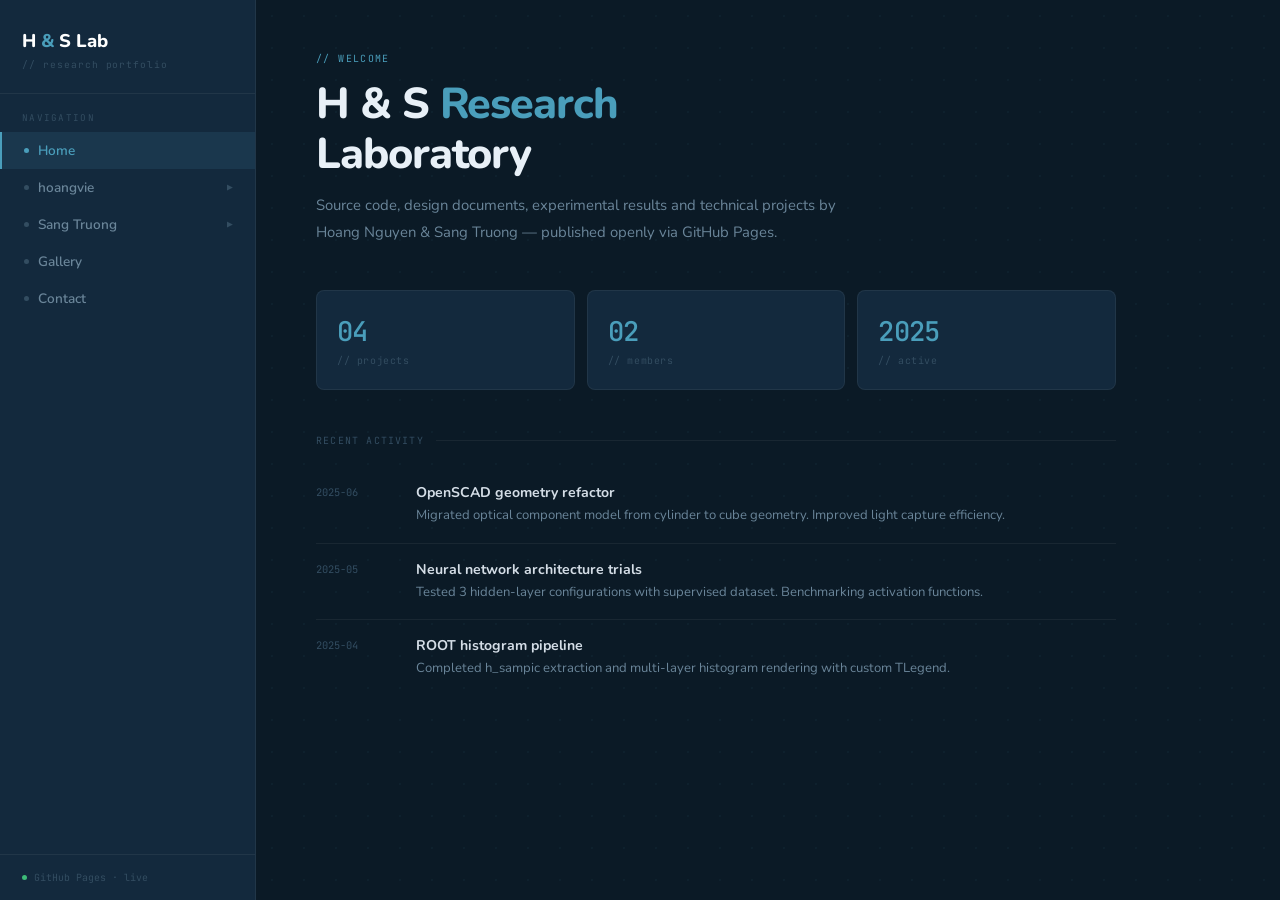
==== commit f7fccd4e: "Update index.html" ====
--- a/index.html
+++ b/index.html
@@ -1,537 +1,464 @@
 <!DOCTYPE html>
-<html lang="vi">
+<html lang="en">
 <head>
     <meta charset="UTF-8">
     <meta name="viewport" content="width=device-width, initial-scale=1.0">
-    <title>H & S Lab — Research Portfolio</title>
-    <link href="https://fonts.googleapis.com/css2?family=Syne:wght@400;600;700;800&family=DM+Mono:ital,wght@0,300;0,400;1,300&family=Lora:ital,wght@0,400;1,400&display=swap" rel="stylesheet">
+    <title> SH Lab — Research Portfolio</title>
+    <link href="https://fonts.googleapis.com/css2?family=Nunito:wght@300;400;600;700;800&family=JetBrains+Mono:ital,wght@0,300;0,400;0,500;1,300&display=swap" rel="stylesheet">
     <style>
         :root {
-            --bg: #0a0a0f;
-            --bg2: #111118;
-            --bg3: #1a1a24;
-            --border: rgba(255,255,255,0.07);
-            --border-bright: rgba(255,255,255,0.15);
-            --text: #e8e6f0;
-            --text-dim: #7a7a9a;
-            --text-dimmer: #3a3a55;
-            --accent: #7c6af7;
-            --accent2: #f7c36a;
-            --accent3: #6af7c3;
-            --tag-r: #f76a6a;
-            --sidebar-w: 280px;
-            --radius: 12px;
+            --bg0:       #0b1a26;
+            --bg1:       #13293d;
+            --bg2:       #1a3450;
+            --bg3:       #1f3d5c;
+            --border:    rgba(255,255,255,0.06);
+            --border2:   rgba(255,255,255,0.12);
+            --text:      #d4dde6;
+            --text-dim:  #6a8599;
+            --text-mute: #334d61;
+            --accent:    #4a9ebb;
+            --accent-dim:rgba(74,158,187,0.12);
+            --accent-glow:rgba(74,158,187,0.25);
+            --sidebar-w: 256px;
+            --radius:    8px;
+            --mono: 'JetBrains Mono', monospace;
+            --sans: 'Nunito', sans-serif;
         }
 
         * { box-sizing: border-box; margin: 0; padding: 0; }
-
         ::selection { background: var(--accent); color: #fff; }
+        ::-webkit-scrollbar { width: 4px; }
+        ::-webkit-scrollbar-thumb { background: var(--bg3); border-radius: 4px; }
 
         body {
-            font-family: 'Lora', Georgia, serif;
-            background: var(--bg);
+            font-family: var(--sans);
+            background: var(--bg0);
             color: var(--text);
             display: flex;
             height: 100vh;
             overflow: hidden;
-        }
-
-        /* ─── SIDEBAR ─── */
+            font-size: 15px;
+        }
+
+        /* ═══ SIDEBAR ═══ */
         .sidebar {
             width: var(--sidebar-w);
             min-width: var(--sidebar-w);
-            background: var(--bg2);
+            background: var(--bg1);
             border-right: 1px solid var(--border);
             display: flex;
             flex-direction: column;
             overflow-y: auto;
-            position: relative;
             z-index: 20;
         }
 
-        .sidebar-logo {
-            padding: 32px 28px 24px;
+        .sidebar-brand {
+            padding: 28px 22px 22px;
             border-bottom: 1px solid var(--border);
         }
 
-        .logo-badge {
-            font-family: 'Syne', sans-serif;
-            font-size: 1.5rem;
+        .brand-name {
+            font-family: var(--sans);
+            font-size: 1.15rem;
             font-weight: 800;
-            letter-spacing: -0.02em;
-            background: linear-gradient(135deg, var(--accent), var(--accent3));
-            -webkit-background-clip: text;
-            -webkit-text-fill-color: transparent;
-            background-clip: text;
-        }
-
-        .logo-sub {
-            font-family: 'DM Mono', monospace;
-            font-size: 0.65rem;
-            color: var(--text-dim);
-            letter-spacing: 0.12em;
+            color: #fff;
+            letter-spacing: -0.01em;
+        }
+        .brand-name span { color: var(--accent); }
+
+        .brand-sub {
+            font-family: var(--mono);
+            font-size: 0.6rem;
+            color: var(--text-mute);
+            letter-spacing: 0.1em;
+            margin-top: 5px;
+        }
+
+        .nav-group { padding: 18px 0 4px; }
+
+        .nav-group-label {
+            font-family: var(--mono);
+            font-size: 0.58rem;
+            letter-spacing: 0.14em;
             text-transform: uppercase;
-            margin-top: 4px;
-        }
-
-        .nav-section {
-            padding: 8px 0;
-        }
-
-        .nav-label {
-            font-family: 'DM Mono', monospace;
-            font-size: 0.6rem;
-            letter-spacing: 0.15em;
-            text-transform: uppercase;
-            color: var(--text-dimmer);
-            padding: 16px 28px 6px;
+            color: var(--text-mute);
+            padding: 0 22px 8px;
         }
 
         .nav-item {
             display: flex;
             align-items: center;
-            gap: 10px;
-            padding: 10px 28px;
+            gap: 9px;
+            padding: 9px 22px;
             cursor: pointer;
-            font-family: 'Syne', sans-serif;
-            font-size: 0.88rem;
+            font-family: var(--sans);
+            font-size: 0.85rem;
             font-weight: 600;
             color: var(--text-dim);
             border-left: 2px solid transparent;
-            transition: all 0.2s ease;
+            transition: color 0.18s, background 0.18s, border-color 0.18s;
             user-select: none;
         }
 
-        .nav-item:hover {
-            color: var(--text);
-            background: rgba(255,255,255,0.03);
-        }
-
-        .nav-item.active {
-            color: var(--accent);
-            border-left-color: var(--accent);
-            background: rgba(124,106,247,0.08);
-        }
-
-        .nav-item .icon {
-            width: 16px;
-            text-align: center;
-            opacity: 0.7;
-            font-size: 0.85rem;
-        }
+        .nav-item:hover { color: var(--text); background: rgba(255,255,255,0.03); }
+        .nav-item.active { color: var(--accent); border-left-color: var(--accent); background: var(--accent-dim); }
+
+        .nav-dot {
+            width: 5px; height: 5px;
+            border-radius: 50%;
+            background: var(--text-mute);
+            flex-shrink: 0;
+            transition: background 0.18s;
+        }
+        .nav-item:hover .nav-dot, .nav-item.active .nav-dot { background: var(--accent); }
+
+        .nav-arrow {
+            margin-left: auto;
+            font-size: 0.6rem;
+            color: var(--text-mute);
+            transition: transform 0.25s ease;
+            font-family: var(--mono);
+        }
+        .nav-item.open .nav-arrow { transform: rotate(90deg); }
 
         .nav-sub {
             overflow: hidden;
             max-height: 0;
-            transition: max-height 0.35s ease;
-        }
-
-        .nav-sub.open { max-height: 300px; }
+            transition: max-height 0.3s ease;
+            background: rgba(0,0,0,0.12);
+        }
+        .nav-sub.open { max-height: 200px; }
 
         .nav-sub-item {
             display: flex;
             align-items: center;
-            gap: 10px;
-            padding: 8px 28px 8px 44px;
+            gap: 9px;
+            padding: 7px 22px 7px 38px;
             cursor: pointer;
-            font-family: 'DM Mono', monospace;
-            font-size: 0.78rem;
-            color: var(--text-dim);
-            transition: all 0.2s ease;
+            font-family: var(--mono);
+            font-size: 0.72rem;
+            color: var(--text-mute);
             border-left: 2px solid transparent;
-            margin-left: 0;
-        }
-
-        .nav-sub-item:hover { color: var(--text); }
-
-        .nav-sub-item.active {
-            color: var(--accent3);
-            border-left-color: var(--accent3);
-        }
-
-        .nav-toggle-arrow {
-            margin-left: auto;
-            font-size: 0.7rem;
-            transition: transform 0.3s ease;
-        }
-
-        .nav-item.expanded .nav-toggle-arrow { transform: rotate(180deg); }
-
-        .sidebar-footer {
+            transition: color 0.15s, border-color 0.15s;
+        }
+        .nav-sub-item:hover { color: var(--text-dim); }
+        .nav-sub-item.active { color: var(--accent); border-left-color: var(--accent); }
+
+        .sidebar-foot {
             margin-top: auto;
-            padding: 20px 28px;
+            padding: 16px 22px;
             border-top: 1px solid var(--border);
-            font-family: 'DM Mono', monospace;
-            font-size: 0.65rem;
-            color: var(--text-dimmer);
+        }
+
+        .status-line {
+            display: flex;
+            align-items: center;
+            gap: 7px;
+            font-family: var(--mono);
+            font-size: 0.62rem;
+            color: var(--text-mute);
         }
 
         .status-dot {
-            display: inline-block;
-            width: 6px; height: 6px;
+            width: 5px; height: 5px;
             border-radius: 50%;
-            background: var(--accent3);
-            margin-right: 6px;
-            animation: pulse 2s infinite;
-        }
-
-        @keyframes pulse {
-            0%, 100% { opacity: 1; }
-            50% { opacity: 0.3; }
-        }
-
-        /* ─── MAIN ─── */
+            background: #3dbb78;
+            animation: blink 2.4s ease infinite;
+        }
+
+        @keyframes blink { 0%,100%{opacity:1} 50%{opacity:0.2} }
+
+        /* ═══ MAIN ═══ */
         .main {
             flex: 1;
             overflow-y: auto;
-            background: var(--bg);
+            background: var(--bg0);
             position: relative;
         }
 
-        /* Subtle grid background */
         .main::before {
             content: '';
             position: fixed;
             inset: 0;
-            background-image:
-                linear-gradient(rgba(124,106,247,0.03) 1px, transparent 1px),
-                linear-gradient(90deg, rgba(124,106,247,0.03) 1px, transparent 1px);
-            background-size: 48px 48px;
+            background-image: radial-gradient(circle, rgba(74,158,187,0.055) 1px, transparent 1px);
+            background-size: 32px 32px;
             pointer-events: none;
             z-index: 0;
         }
 
         .page {
             display: none;
-            padding: 56px 56px 80px;
-            max-width: 1000px;
-            margin: 0 auto;
+            padding: 52px 60px 80px;
+            max-width: 920px;
             position: relative;
             z-index: 1;
-            animation: slideUp 0.35s ease;
-        }
-
+            animation: pageIn 0.3s ease;
+        }
         .page.active { display: block; }
 
-        @keyframes slideUp {
-            from { opacity: 0; transform: translateY(20px); }
-            to { opacity: 1; transform: translateY(0); }
-        }
-
-        /* ─── PAGE HEADER ─── */
-        .page-eyebrow {
-            font-family: 'DM Mono', monospace;
-            font-size: 0.7rem;
-            letter-spacing: 0.15em;
+        @keyframes pageIn {
+            from { opacity: 0; transform: translateY(14px); }
+            to   { opacity: 1; transform: translateY(0); }
+        }
+
+        /* ─── Typography ─── */
+        .eyebrow {
+            font-family: var(--mono);
+            font-size: 0.62rem;
+            letter-spacing: 0.14em;
             text-transform: uppercase;
             color: var(--accent);
-            margin-bottom: 12px;
+            margin-bottom: 14px;
         }
 
         .page-title {
-            font-family: 'Syne', sans-serif;
-            font-size: clamp(2rem, 4vw, 3rem);
+            font-family: var(--sans);
+            font-size: clamp(1.9rem, 3.5vw, 2.7rem);
             font-weight: 800;
+            letter-spacing: -0.025em;
+            line-height: 1.15;
+            color: #e8f0f7;
+            margin-bottom: 14px;
+        }
+        .page-title em { font-style: normal; color: var(--accent); }
+
+        .page-lead {
+            font-size: 0.93rem;
+            color: var(--text-dim);
+            line-height: 1.8;
+            max-width: 560px;
+            margin-bottom: 44px;
+            font-weight: 400;
+        }
+
+        /* ─── Row rule ─── */
+        .row-rule {
+            display: flex;
+            align-items: center;
+            gap: 12px;
+            margin-bottom: 20px;
+        }
+        .row-rule-label {
+            font-family: var(--mono);
+            font-size: 0.62rem;
+            letter-spacing: 0.12em;
+            text-transform: uppercase;
+            color: var(--text-mute);
+            white-space: nowrap;
+        }
+        .row-rule-line { flex: 1; height: 1px; background: var(--border); }
+
+        /* ─── Stats ─── */
+        .stat-row {
+            display: grid;
+            grid-template-columns: repeat(3, 1fr);
+            gap: 12px;
+            margin-bottom: 44px;
+        }
+
+        .stat-box {
+            background: var(--bg1);
+            border: 1px solid var(--border);
+            border-radius: var(--radius);
+            padding: 22px 20px;
+            transition: border-color 0.2s;
+        }
+        .stat-box:hover { border-color: var(--border2); }
+
+        .stat-num {
+            font-family: var(--mono);
+            font-size: 1.7rem;
+            font-weight: 500;
+            color: var(--accent);
             letter-spacing: -0.03em;
-            line-height: 1.1;
-            color: #fff;
-            margin-bottom: 16px;
-        }
-
-        .page-title span { color: var(--accent); }
-
-        .page-desc {
+        }
+        .stat-label {
+            font-family: var(--mono);
+            font-size: 0.62rem;
+            color: var(--text-mute);
+            margin-top: 5px;
+            letter-spacing: 0.06em;
+        }
+
+        /* ─── Timeline ─── */
+        .timeline { display: flex; flex-direction: column; }
+
+        .tl-item {
+            display: grid;
+            grid-template-columns: 80px 1fr;
+            gap: 20px;
+            padding: 16px 0;
+            border-bottom: 1px solid var(--border);
+        }
+        .tl-item:last-child { border-bottom: none; }
+
+        .tl-date {
+            font-family: var(--mono);
+            font-size: 0.65rem;
+            color: var(--text-mute);
+            padding-top: 2px;
+        }
+        .tl-body h4 {
+            font-family: var(--sans);
+            font-size: 0.88rem;
+            font-weight: 700;
+            color: var(--text);
+            margin-bottom: 3px;
+        }
+        .tl-body p {
+            font-size: 0.82rem;
+            color: var(--text-dim);
+            line-height: 1.65;
+        }
+
+        /* ─── Profile ─── */
+        .profile-header {
+            display: flex;
+            align-items: flex-start;
+            gap: 28px;
+            margin-bottom: 36px;
+        }
+
+        .avatar {
+            width: 72px; height: 72px;
+            border-radius: var(--radius);
+            background: var(--bg2);
+            border: 1px solid var(--border2);
+            display: flex;
+            align-items: center;
+            justify-content: center;
+            font-family: var(--mono);
             font-size: 1rem;
+            font-weight: 500;
+            color: var(--accent);
+            flex-shrink: 0;
+            letter-spacing: 0.05em;
+        }
+
+        .profile-name {
+            font-family: var(--sans);
+            font-size: 1.6rem;
+            font-weight: 800;
+            color: #e8f0f7;
+            letter-spacing: -0.02em;
+        }
+        .profile-role {
+            font-family: var(--mono);
+            font-size: 0.68rem;
+            color: var(--accent);
+            letter-spacing: 0.08em;
+            margin-top: 5px;
+        }
+        .profile-bio {
+            margin-top: 10px;
+            font-size: 0.85rem;
             color: var(--text-dim);
             line-height: 1.75;
-            max-width: 600px;
-            margin-bottom: 48px;
-        }
-
-        /* ─── HERO HOME ─── */
-        .hero-grid {
+        }
+
+        /* ─── Skills ─── */
+        .skills-wrap {
+            display: flex;
+            flex-wrap: wrap;
+            gap: 7px;
+            margin-bottom: 36px;
+        }
+
+        .skill {
+            font-family: var(--mono);
+            font-size: 0.68rem;
+            padding: 4px 10px;
+            border-radius: 4px;
+            border: 1px solid var(--border2);
+            color: var(--text-dim);
+            background: var(--bg1);
+            transition: border-color 0.15s, color 0.15s;
+            letter-spacing: 0.03em;
+        }
+        .skill:hover { border-color: var(--accent); color: var(--accent); }
+
+        /* ─── Cards ─── */
+        .cards-grid {
             display: grid;
-            grid-template-columns: 1fr 1fr;
-            gap: 20px;
-            margin-bottom: 48px;
-        }
-
-        .hero-stat {
-            background: var(--bg2);
+            grid-template-columns: repeat(auto-fill, minmax(260px, 1fr));
+            gap: 14px;
+        }
+
+        .card {
+            background: var(--bg1);
             border: 1px solid var(--border);
             border-radius: var(--radius);
-            padding: 28px;
-            transition: border-color 0.2s;
-        }
-
-        .hero-stat:hover { border-color: var(--border-bright); }
-
-        .stat-num {
-            font-family: 'Syne', sans-serif;
-            font-size: 2.5rem;
-            font-weight: 800;
-            background: linear-gradient(135deg, var(--accent2), var(--accent));
-            -webkit-background-clip: text;
-            -webkit-text-fill-color: transparent;
-            background-clip: text;
-        }
-
-        .stat-label {
-            font-family: 'DM Mono', monospace;
-            font-size: 0.72rem;
-            color: var(--text-dim);
-            margin-top: 4px;
-            letter-spacing: 0.05em;
-        }
-
-        /* ─── DIVIDER ─── */
-        .divider {
-            height: 1px;
-            background: var(--border);
-            margin: 40px 0;
-        }
-
-        /* ─── PROFILE CARD ─── */
-        .profile-header {
-            display: flex;
-            align-items: flex-start;
-            gap: 32px;
-            margin-bottom: 40px;
-        }
-
-        .avatar {
-            width: 88px;
-            height: 88px;
-            border-radius: 50%;
-            background: linear-gradient(135deg, var(--accent), var(--accent3));
-            display: flex;
-            align-items: center;
-            justify-content: center;
-            font-family: 'Syne', sans-serif;
-            font-size: 2rem;
-            font-weight: 800;
-            color: #fff;
-            flex-shrink: 0;
-            border: 2px solid var(--border-bright);
-        }
-
-        .profile-info h2 {
-            font-family: 'Syne', sans-serif;
-            font-size: 1.8rem;
-            font-weight: 800;
-            color: #fff;
-            letter-spacing: -0.02em;
-        }
-
-        .profile-role {
-            font-family: 'DM Mono', monospace;
-            font-size: 0.78rem;
-            color: var(--accent);
-            margin-top: 4px;
-            letter-spacing: 0.06em;
-        }
-
-        .profile-bio {
-            margin-top: 12px;
-            color: var(--text-dim);
-            font-size: 0.95rem;
-            line-height: 1.7;
-        }
-
-        /* ─── SKILL PILLS ─── */
-        .skills-row {
-            display: flex;
-            flex-wrap: wrap;
-            gap: 8px;
-            margin-bottom: 40px;
-        }
-
-        .skill-pill {
-            font-family: 'DM Mono', monospace;
-            font-size: 0.72rem;
-            padding: 5px 12px;
-            border-radius: 100px;
-            border: 1px solid var(--border-bright);
-            color: var(--text-dim);
-            background: var(--bg2);
-            letter-spacing: 0.04em;
-            transition: all 0.2s;
-        }
-
-        .skill-pill:hover {
+            padding: 24px 22px 18px;
+            cursor: pointer;
+            transition: border-color 0.2s, transform 0.2s, box-shadow 0.2s;
+        }
+        .card:hover {
             border-color: var(--accent);
-            color: var(--accent);
-        }
-
-        /* ─── PROJECT CARDS ─── */
-        .projects-grid {
-            display: grid;
-            grid-template-columns: repeat(auto-fill, minmax(280px, 1fr));
-            gap: 20px;
-        }
-
-        .project-card {
-            background: var(--bg2);
-            border: 1px solid var(--border);
-            border-radius: var(--radius);
-            padding: 28px;
-            cursor: pointer;
-            transition: all 0.25s ease;
-            position: relative;
-            overflow: hidden;
-        }
-
-        .project-card::before {
-            content: '';
-            position: absolute;
-            top: 0; left: 0; right: 0;
-            height: 2px;
-            background: linear-gradient(90deg, var(--accent), var(--accent3));
-            transform: scaleX(0);
-            transform-origin: left;
-            transition: transform 0.3s ease;
-        }
-
-        .project-card:hover {
-            border-color: var(--border-bright);
-            transform: translateY(-3px);
-            box-shadow: 0 16px 40px rgba(0,0,0,0.4);
-        }
-
-        .project-card:hover::before { transform: scaleX(1); }
-
-        .card-tag {
-            font-family: 'DM Mono', monospace;
-            font-size: 0.65rem;
+            transform: translateY(-2px);
+            box-shadow: 0 8px 28px rgba(0,0,0,0.35), 0 0 0 1px var(--accent-glow);
+        }
+
+        .card-lang {
+            font-family: var(--mono);
+            font-size: 0.6rem;
             letter-spacing: 0.1em;
             text-transform: uppercase;
-            padding: 3px 8px;
-            border-radius: 4px;
+            color: var(--accent);
+            margin-bottom: 10px;
+            display: flex;
+            align-items: center;
+            gap: 6px;
+        }
+        .card-lang::before {
+            content: '';
+            width: 6px; height: 6px;
+            border-radius: 50%;
+            background: var(--accent);
+            opacity: 0.7;
             display: inline-block;
-            margin-bottom: 14px;
-            font-weight: 400;
-        }
-
-        .tag-purple { background: rgba(124,106,247,0.15); color: var(--accent); }
-        .tag-gold { background: rgba(247,195,106,0.15); color: var(--accent2); }
-        .tag-green { background: rgba(106,247,195,0.15); color: var(--accent3); }
-        .tag-red { background: rgba(247,106,106,0.15); color: var(--tag-r); }
+        }
 
         .card-title {
-            font-family: 'Syne', sans-serif;
-            font-size: 1rem;
+            font-family: var(--sans);
+            font-size: 0.92rem;
             font-weight: 700;
-            color: #fff;
-            margin-bottom: 10px;
-            line-height: 1.35;
-        }
-
+            color: #e8f0f7;
+            margin-bottom: 8px;
+            line-height: 1.4;
+        }
         .card-desc {
-            font-size: 0.85rem;
+            font-size: 0.8rem;
             color: var(--text-dim);
-            line-height: 1.65;
-        }
-
+            line-height: 1.7;
+        }
         .card-footer {
             display: flex;
             align-items: center;
             justify-content: space-between;
-            margin-top: 20px;
-            padding-top: 16px;
+            margin-top: 18px;
+            padding-top: 14px;
             border-top: 1px solid var(--border);
         }
-
-        .card-date {
-            font-family: 'DM Mono', monospace;
-            font-size: 0.65rem;
-            color: var(--text-dimmer);
-        }
-
-        .card-arrow {
-            font-size: 0.8rem;
-            color: var(--text-dimmer);
-            transition: all 0.2s;
-        }
-
-        .project-card:hover .card-arrow {
-            color: var(--accent);
-            transform: translateX(3px);
-        }
-
-        /* ─── SECTION HEADINGS ─── */
-        .section-heading {
-            font-family: 'Syne', sans-serif;
-            font-size: 1.1rem;
-            font-weight: 700;
-            color: #fff;
-            margin-bottom: 20px;
-            display: flex;
-            align-items: center;
-            gap: 12px;
-        }
-
-        .section-heading::after {
-            content: '';
-            flex: 1;
-            height: 1px;
-            background: var(--border);
-        }
-
-        /* ─── TIMELINE ─── */
-        .timeline {
-            display: flex;
-            flex-direction: column;
-            gap: 0;
-        }
-
-        .timeline-item {
-            display: grid;
-            grid-template-columns: 100px 1fr;
-            gap: 24px;
-            padding: 20px 0;
-            border-bottom: 1px solid var(--border);
-        }
-
-        .timeline-item:last-child { border-bottom: none; }
-
-        .timeline-date {
-            font-family: 'DM Mono', monospace;
-            font-size: 0.72rem;
-            color: var(--text-dimmer);
-            padding-top: 3px;
-        }
-
-        .timeline-content h4 {
-            font-family: 'Syne', sans-serif;
-            font-size: 0.95rem;
-            font-weight: 700;
-            color: var(--text);
-            margin-bottom: 4px;
-        }
-
-        .timeline-content p {
-            font-size: 0.85rem;
-            color: var(--text-dim);
-            line-height: 1.6;
-        }
-
-        /* ─── FILE UPLOAD ZONE ─── */
+        .card-meta { font-family: var(--mono); font-size: 0.6rem; color: var(--text-mute); }
+        .card-link { font-family: var(--mono); font-size: 0.62rem; color: var(--text-mute); transition: color 0.15s; }
+        .card:hover .card-link { color: var(--accent); }
+
+        /* ─── Upload ─── */
         .upload-zone {
-            border: 2px dashed var(--border-bright);
+            border: 1px dashed var(--border2);
             border-radius: var(--radius);
-            padding: 48px;
+            padding: 40px;
             text-align: center;
             cursor: pointer;
-            transition: all 0.2s;
-            background: var(--bg2);
+            transition: border-color 0.2s, background 0.2s;
+            background: var(--bg1);
             position: relative;
-        }
-
+            margin-bottom: 16px;
+        }
         .upload-zone:hover, .upload-zone.drag-over {
             border-color: var(--accent);
-            background: rgba(124,106,247,0.05);
-        }
-
+            background: var(--accent-dim);
+        }
         .upload-zone input[type="file"] {
             position: absolute;
             inset: 0;
@@ -540,182 +467,115 @@
             width: 100%;
             height: 100%;
         }
-
-        .upload-icon {
-            font-size: 2.5rem;
-            margin-bottom: 12px;
-            display: block;
-        }
-
-        .upload-label {
-            font-family: 'Syne', sans-serif;
-            font-weight: 700;
-            color: #fff;
-            font-size: 1rem;
-        }
-
-        .upload-hint {
-            font-family: 'DM Mono', monospace;
-            font-size: 0.7rem;
-            color: var(--text-dimmer);
-            margin-top: 6px;
-        }
-
-        .file-list {
-            display: flex;
-            flex-direction: column;
-            gap: 8px;
-            margin-top: 20px;
-        }
+        .upload-ico { font-family: var(--mono); font-size: 1.4rem; color: var(--text-mute); margin-bottom: 10px; }
+        .upload-title { font-family: var(--sans); font-size: 0.88rem; font-weight: 700; color: var(--text); }
+        .upload-hint { font-family: var(--mono); font-size: 0.6rem; color: var(--text-mute); margin-top: 5px; letter-spacing: 0.06em; }
+
+        /* ─── File list ─── */
+        .file-list { display: flex; flex-direction: column; gap: 6px; }
 
         .file-item {
             display: flex;
             align-items: center;
-            gap: 12px;
-            background: var(--bg2);
+            gap: 10px;
+            background: var(--bg1);
             border: 1px solid var(--border);
-            border-radius: 8px;
-            padding: 12px 16px;
-            font-family: 'DM Mono', monospace;
-            font-size: 0.78rem;
-            color: var(--text-dim);
-            animation: slideUp 0.2s ease;
-        }
-
-        .file-icon { font-size: 1.1rem; }
-
+            border-radius: 6px;
+            padding: 10px 14px;
+            font-family: var(--mono);
+            font-size: 0.72rem;
+            animation: pageIn 0.2s ease;
+        }
+        .file-ico { color: var(--accent); }
         .file-name { flex: 1; color: var(--text); }
-
-        .file-size { color: var(--text-dimmer); font-size: 0.68rem; }
-
-        .file-remove {
+        .file-sz { color: var(--text-mute); font-size: 0.62rem; }
+        .file-rm {
+            background: none; border: none;
+            color: var(--text-mute); cursor: pointer;
+            font-size: 0.75rem; padding: 0;
+            transition: color 0.15s;
+            font-family: var(--mono);
+        }
+        .file-rm:hover { color: #c0392b; }
+
+        /* ─── Gallery ─── */
+        .gallery-grid {
+            display: grid;
+            grid-template-columns: repeat(auto-fill, minmax(160px, 1fr));
+            gap: 10px;
+            margin-top: 14px;
+        }
+        .gal-item {
+            aspect-ratio: 4/3;
+            border-radius: 6px;
+            background: var(--bg1);
+            border: 1px solid var(--border);
+            overflow: hidden;
             cursor: pointer;
-            color: var(--text-dimmer);
-            transition: color 0.2s;
-            background: none;
-            border: none;
-            font-size: 1rem;
-            padding: 0;
-        }
-
-        .file-remove:hover { color: var(--tag-r); }
-
-        /* ─── CONTACT ─── */
-        .contact-grid {
-            display: grid;
-            grid-template-columns: 1fr 1fr;
-            gap: 16px;
-        }
-
-        .contact-card {
-            background: var(--bg2);
+            transition: border-color 0.2s, transform 0.2s;
+            display: flex;
+            align-items: center;
+            justify-content: center;
+            font-family: var(--mono);
+            font-size: 0.62rem;
+            color: var(--text-mute);
+        }
+        .gal-item:hover { border-color: var(--accent); transform: scale(1.02); }
+        .gal-item img { width: 100%; height: 100%; object-fit: cover; }
+
+        /* ─── Contact ─── */
+        .contact-grid { display: grid; grid-template-columns: 1fr 1fr; gap: 10px; }
+
+        .contact-item {
+            background: var(--bg1);
             border: 1px solid var(--border);
             border-radius: var(--radius);
-            padding: 24px;
+            padding: 18px 20px;
             display: flex;
             align-items: center;
-            gap: 16px;
-            transition: all 0.2s;
-            text-decoration: none;
+            gap: 14px;
+            transition: border-color 0.18s;
             cursor: pointer;
         }
-
-        .contact-card:hover {
-            border-color: var(--accent);
-            transform: translateY(-2px);
-        }
-
-        .contact-icon {
-            font-size: 1.5rem;
-            width: 44px;
-            height: 44px;
-            background: var(--bg3);
-            border-radius: 10px;
+        .contact-item:hover { border-color: var(--accent); }
+
+        .contact-ico {
+            font-family: var(--mono);
+            font-size: 0.72rem;
+            color: var(--accent);
+            width: 34px; height: 34px;
+            background: var(--accent-dim);
+            border-radius: 6px;
             display: flex;
             align-items: center;
             justify-content: center;
             flex-shrink: 0;
         }
-
-        .contact-label {
-            font-family: 'DM Mono', monospace;
-            font-size: 0.65rem;
-            color: var(--text-dimmer);
-            letter-spacing: 0.08em;
-            text-transform: uppercase;
-        }
-
-        .contact-value {
-            font-family: 'Syne', sans-serif;
-            font-size: 0.9rem;
-            font-weight: 600;
-            color: var(--text);
-            margin-top: 2px;
-        }
-
-        /* ─── IMAGE GALLERY ─── */
-        .gallery-grid {
-            display: grid;
-            grid-template-columns: repeat(auto-fill, minmax(180px, 1fr));
-            gap: 12px;
-            margin-top: 16px;
-        }
-
-        .gallery-item {
-            aspect-ratio: 4/3;
-            border-radius: 8px;
-            overflow: hidden;
-            background: var(--bg3);
-            border: 1px solid var(--border);
-            cursor: pointer;
-            transition: all 0.2s;
-            display: flex;
-            align-items: center;
-            justify-content: center;
-            color: var(--text-dimmer);
-            font-family: 'DM Mono', monospace;
-            font-size: 0.7rem;
-            position: relative;
-        }
-
-        .gallery-item img {
-            width: 100%;
-            height: 100%;
-            object-fit: cover;
-        }
-
-        .gallery-item:hover {
-            border-color: var(--accent);
-            transform: scale(1.02);
-        }
-
-        /* ─── MOBILE TOGGLE ─── */
-        .mobile-toggle {
+        .contact-key { font-family: var(--mono); font-size: 0.58rem; color: var(--text-mute); letter-spacing: 0.1em; text-transform: uppercase; }
+        .contact-val { font-family: var(--sans); font-size: 0.85rem; font-weight: 700; color: var(--text); margin-top: 2px; }
+
+        /* ─── Mobile ─── */
+        .mob-toggle {
             display: none;
             position: fixed;
-            top: 16px;
-            left: 16px;
+            top: 14px; left: 14px;
             z-index: 100;
-            background: var(--bg2);
-            border: 1px solid var(--border);
-            border-radius: 8px;
-            padding: 8px 12px;
+            background: var(--bg1);
+            border: 1px solid var(--border2);
+            border-radius: 6px;
+            padding: 7px 11px;
             cursor: pointer;
-            font-size: 1.1rem;
-        }
-
-        @media (max-width: 768px) {
-            .mobile-toggle { display: block; }
-            .sidebar {
-                position: fixed;
-                left: -280px;
-                top: 0; bottom: 0;
-                transition: left 0.3s ease;
-                z-index: 50;
-            }
+            font-family: var(--mono);
+            font-size: 0.75rem;
+            color: var(--text-dim);
+        }
+
+        @media (max-width: 720px) {
+            .mob-toggle { display: block; }
+            .sidebar { position: fixed; left: -260px; top: 0; bottom: 0; transition: left 0.28s ease; }
             .sidebar.open { left: 0; }
-            .page { padding: 80px 24px 60px; }
-            .hero-grid { grid-template-columns: 1fr; }
+            .page { padding: 72px 22px 60px; }
+            .stat-row { grid-template-columns: 1fr 1fr; }
             .contact-grid { grid-template-columns: 1fr; }
             .profile-header { flex-direction: column; }
         }
@@ -723,140 +583,150 @@
 </head>
 <body>
 
-<button class="mobile-toggle" onclick="toggleSidebar()">☰</button>
+<button class="mob-toggle" onclick="toggleSidebar()">menu</button>
 
 <!-- ═══ SIDEBAR ═══ -->
 <nav class="sidebar" id="sidebar">
-    <div class="sidebar-logo">
-        <div class="logo-badge">H & S Lab</div>
-        <div class="logo-sub">Research Portfolio · 2025</div>
+    <div class="sidebar-brand">
+        <div class="brand-name">H <span>&</span> S Lab</div>
+        <div class="brand-sub">// research portfolio</div>
     </div>
 
-    <div class="nav-section">
-        <div class="nav-label">Điều hướng</div>
+    <div class="nav-group">
+        <div class="nav-group-label">Navigation</div>
 
         <div class="nav-item active" onclick="showPage('home', this)">
-            <span class="icon">⌂</span> Trang Chủ
-        </div>
-
-        <div class="nav-item" onclick="toggleSub('hoang-sub', this)">
-            <span class="icon">◈</span> Hoang Nguyen
-            <span class="nav-toggle-arrow">▾</span>
-        </div>
-        <div class="nav-sub" id="hoang-sub">
-            <div class="nav-sub-item" onclick="showPage('hoang-about', this)">→ Hồ sơ năng lực</div>
-            <div class="nav-sub-item" onclick="showPage('hoang-projects', this)">→ Dự án kỹ thuật</div>
-            <div class="nav-sub-item" onclick="showPage('hoang-files', this)">→ Tài liệu & Code</div>
-        </div>
-
-        <div class="nav-item" onclick="toggleSub('sang-sub', this)">
-            <span class="icon">◈</span> Sang Truong
-            <span class="nav-toggle-arrow">▾</span>
-        </div>
-        <div class="nav-sub" id="sang-sub">
-            <div class="nav-sub-item" onclick="showPage('sang-about', this)">→ Hồ sơ năng lực</div>
-            <div class="nav-sub-item" onclick="showPage('sang-projects', this)">→ Dự án kỹ thuật</div>
-            <div class="nav-sub-item" onclick="showPage('sang-files', this)">→ Tài liệu & Code</div>
+            <span class="nav-dot"></span> Home
+        </div>
+
+        <div class="nav-item" onclick="toggleSub('sub-hoang', this)">
+            <span class="nav-dot"></span> hoangvie
+            <span class="nav-arrow">▶</span>
+        </div>
+        <div class="nav-sub" id="sub-hoang">
+            <div class="nav-sub-item" onclick="showPage('hoang-about', this)">profile.md</div>
+            <div class="nav-sub-item" onclick="showPage('hoang-projects', this)">projects/</div>
+            <div class="nav-sub-item" onclick="showPage('hoang-files', this)">files/</div>
+        </div>
+
+        <div class="nav-item" onclick="toggleSub('sub-sang', this)">
+            <span class="nav-dot"></span> Sang Truong
+            <span class="nav-arrow">▶</span>
+        </div>
+        <div class="nav-sub" id="sub-sang">
+            <div class="nav-sub-item" onclick="showPage('sang-about', this)">profile.md</div>
+            <div class="nav-sub-item" onclick="showPage('sang-projects', this)">projects/</div>
+            <div class="nav-sub-item" onclick="showPage('sang-files', this)">files/</div>
         </div>
 
         <div class="nav-item" onclick="showPage('gallery', this)">
-            <span class="icon">◫</span> Hình ảnh
+            <span class="nav-dot"></span> Gallery
         </div>
 
         <div class="nav-item" onclick="showPage('contact', this)">
-            <span class="icon">◻</span> Liên Hệ
+            <span class="nav-dot"></span> Contact
         </div>
     </div>
 
-    <div class="sidebar-footer">
-        <span class="status-dot"></span>GitHub Pages · Active
+    <div class="sidebar-foot">
+        <div class="status-line">
+            <span class="status-dot"></span>
+            GitHub Pages · live
+        </div>
     </div>
 </nav>
 
-<!-- ═══ MAIN CONTENT ═══ -->
+<!-- ═══ MAIN ═══ -->
 <main class="main">
 
     <!-- HOME -->
     <section id="home" class="page active">
-        <div class="page-eyebrow">// welcome to</div>
-        <h1 class="page-title">H & S <span>Research</span><br>Laboratory</h1>
-        <p class="page-desc">Không gian lưu trữ mã nguồn, tài liệu thiết kế, kết quả phân tích thực nghiệm và các dự án kỹ thuật của Hoang Nguyen & Sang Truong.</p>
-
-        <div class="hero-grid">
-            <div class="hero-stat">
+        <div class="eyebrow">// welcome</div>
+        <h1 class="page-title">H & S <em>Research</em><br>Laboratory</h1>
+        <p class="page-lead">Source code, design documents, experimental results and technical projects by Hoang Nguyen & Sang Truong — published openly via GitHub Pages.</p>
+
+        <div class="stat-row">
+            <div class="stat-box">
                 <div class="stat-num">04</div>
-                <div class="stat-label">Dự án tiêu biểu</div>
-            </div>
-            <div class="hero-stat">
+                <div class="stat-label">// projects</div>
+            </div>
+            <div class="stat-box">
                 <div class="stat-num">02</div>
-                <div class="stat-label">Thành viên nghiên cứu</div>
-            </div>
-        </div>
-
-        <div class="section-heading">Hoạt động gần đây</div>
+                <div class="stat-label">// members</div>
+            </div>
+            <div class="stat-box">
+                <div class="stat-num">2025</div>
+                <div class="stat-label">// active</div>
+            </div>
+        </div>
+
+        <div class="row-rule">
+            <span class="row-rule-label">Recent activity</span>
+            <span class="row-rule-line"></span>
+        </div>
         <div class="timeline">
-            <div class="timeline-item">
-                <div class="timeline-date">2025-06</div>
-                <div class="timeline-content">
-                    <h4>Cập nhật mô phỏng OpenSCAD v2</h4>
-                    <p>Chuyển đổi geometry từ cylinder sang cube, tối ưu góc thu sáng.</p>
-                </div>
-            </div>
-            <div class="timeline-item">
-                <div class="timeline-date">2025-05</div>
-                <div class="timeline-content">
-                    <h4>Kiến trúc Neural Network thế hệ mới</h4>
-                    <p>Thử nghiệm 3 cấu hình hidden layer với bộ dữ liệu supervised.</p>
-                </div>
-            </div>
-            <div class="timeline-item">
-                <div class="timeline-date">2025-04</div>
-                <div class="timeline-content">
-                    <h4>Phân tích ROOT Framework</h4>
-                    <p>Hoàn thiện hệ thống histogram h_sampic với TLegend tuỳ chỉnh.</p>
+            <div class="tl-item">
+                <div class="tl-date">2025-06</div>
+                <div class="tl-body">
+                    <h4>OpenSCAD geometry refactor</h4>
+                    <p>Migrated optical component model from cylinder to cube geometry. Improved light capture efficiency.</p>
+                </div>
+            </div>
+            <div class="tl-item">
+                <div class="tl-date">2025-05</div>
+                <div class="tl-body">
+                    <h4>Neural network architecture trials</h4>
+                    <p>Tested 3 hidden-layer configurations with supervised dataset. Benchmarking activation functions.</p>
+                </div>
+            </div>
+            <div class="tl-item">
+                <div class="tl-date">2025-04</div>
+                <div class="tl-body">
+                    <h4>ROOT histogram pipeline</h4>
+                    <p>Completed h_sampic extraction and multi-layer histogram rendering with custom TLegend.</p>
                 </div>
             </div>
         </div>
     </section>
 
-    <!-- HOANG ABOUT -->
+    <!-- HOANG PROFILE -->
     <section id="hoang-about" class="page">
-        <div class="page-eyebrow">// member profile</div>
+        <div class="eyebrow">// profile.md</div>
         <div class="profile-header">
             <div class="avatar">HN</div>
-            <div class="profile-info">
-                <h2>Hoang Nguyen</h2>
-                <div class="profile-role">Signal Processing · Data Analysis · 3D Modelling</div>
-                <p class="profile-bio">Tập trung vào phân tích hệ thống, mô hình hóa hình học và xử lý tín hiệu vật lý. Đặc biệt quan tâm đến tối ưu hóa cấu trúc linh kiện quang học và trực quan hóa dữ liệu thực nghiệm trong môi trường ROOT/C++.</p>
-            </div>
-        </div>
-
-        <div class="section-heading">Kỹ năng & Công nghệ</div>
-        <div class="skills-row">
-            <span class="skill-pill">C++</span>
-            <span class="skill-pill">ROOT Framework</span>
-            <span class="skill-pill">OpenSCAD</span>
-            <span class="skill-pill">Python</span>
-            <span class="skill-pill">Signal Processing</span>
-            <span class="skill-pill">3D Modelling</span>
-            <span class="skill-pill">Data Visualization</span>
-            <span class="skill-pill">Histogram Analysis</span>
-        </div>
-
-        <div class="section-heading">Quá trình nghiên cứu</div>
+            <div>
+                <div class="profile-name">Hoang Nguyen</div>
+                <div class="profile-role">// signal processing · data analysis · 3d modelling</div>
+                <p class="profile-bio">Focused on system analysis, geometric modelling and physical signal processing. Primary interests: optical component optimisation and experimental data visualisation inside the ROOT/C++ ecosystem.</p>
+            </div>
+        </div>
+
+        <div class="row-rule"><span class="row-rule-label">Skills</span><span class="row-rule-line"></span></div>
+        <div class="skills-wrap">
+            <span class="skill">C++</span>
+            <span class="skill">ROOT Framework</span>
+            <span class="skill">OpenSCAD</span>
+            <span class="skill">Python</span>
+            <span class="skill">Signal Processing</span>
+            <span class="skill">Histogram Analysis</span>
+            <span class="skill">3D Modelling</span>
+            <span class="skill">Data Visualisation</span>
+        </div>
+
+        <div class="row-rule"><span class="row-rule-label">Timeline</span><span class="row-rule-line"></span></div>
         <div class="timeline">
-            <div class="timeline-item">
-                <div class="timeline-date">2025</div>
-                <div class="timeline-content">
-                    <h4>Tối ưu hóa cấu trúc quang học</h4>
-                    <p>Thiết kế lại geometry linh kiện trong OpenSCAD, tăng hiệu suất thu sáng 18%.</p>
-                </div>
-            </div>
-            <div class="timeline-item">
-                <div class="timeline-date">2024</div>
-                <div class="timeline-content">
-                    <h4>Xây dựng pipeline phân tích ROOT</h4>
-                    <p>Hệ thống trích xuất dữ liệu mảng tự động và vẽ biểu đồ đa lớp.</p>
+            <div class="tl-item">
+                <div class="tl-date">2025</div>
+                <div class="tl-body">
+                    <h4>Optical geometry optimisation</h4>
+                    <p>Redesigned scintillator housing in OpenSCAD. +18% light collection estimated via simulation.</p>
+                </div>
+            </div>
+            <div class="tl-item">
+                <div class="tl-date">2024</div>
+                <div class="tl-body">
+                    <h4>ROOT analysis pipeline</h4>
+                    <p>Automated array data extraction, multi-histogram rendering, and legend customisation.</p>
                 </div>
             </div>
         </div>
@@ -864,27 +734,27 @@
 
     <!-- HOANG PROJECTS -->
     <section id="hoang-projects" class="page">
-        <div class="page-eyebrow">// engineering projects</div>
-        <h1 class="page-title">Dự án<br><span>Kỹ thuật</span></h1>
-        <p class="page-desc">Các dự án cá nhân và nghiên cứu ứng dụng.</p>
-
-        <div class="projects-grid">
-            <div class="project-card" onclick="alert('Chi tiết dự án – sắp ra mắt')">
-                <span class="card-tag tag-purple">OpenSCAD · 3D</span>
-                <div class="card-title">Mô phỏng linh kiện quang học</div>
-                <p class="card-desc">Thiết kế và tùy chỉnh cấu trúc hình học cho các linh kiện thu sáng. Chuyển đổi từ cylinder sang cube geometry để tối ưu góc khối rắn.</p>
+        <div class="eyebrow">// projects/</div>
+        <h1 class="page-title">Engineering<br><em>Projects</em></h1>
+        <p class="page-lead">Hoang Nguyen — individual research and applied engineering work.</p>
+
+        <div class="cards-grid">
+            <div class="card">
+                <div class="card-lang">OpenSCAD · 3D</div>
+                <div class="card-title">Optical component simulation</div>
+                <p class="card-desc">Custom geometry design for light-collecting components. Transition from cylinder to cube form to improve solid-angle coverage.</p>
                 <div class="card-footer">
-                    <span class="card-date">2025 · In progress</span>
-                    <span class="card-arrow">→</span>
-                </div>
-            </div>
-            <div class="project-card" onclick="alert('Chi tiết dự án – sắp ra mắt')">
-                <span class="card-tag tag-gold">C++ · ROOT</span>
-                <div class="card-title">Phân tích dữ liệu thực nghiệm</div>
-                <p class="card-desc">Pipeline trích xuất array data, vẽ histogram h_sampic và tinh chỉnh TLegend trong ROOT framework cho thí nghiệm vật lý.</p>
+                    <span class="card-meta">2025 · in progress</span>
+                    <span class="card-link">view →</span>
+                </div>
+            </div>
+            <div class="card">
+                <div class="card-lang">C++ · ROOT</div>
+                <div class="card-title">Data analysis & histogramming</div>
+                <p class="card-desc">Array data extraction pipeline, h_sampic histogram generation and TLegend refinement inside the ROOT framework for physics experiments.</p>
                 <div class="card-footer">
-                    <span class="card-date">2024 · Completed</span>
-                    <span class="card-arrow">→</span>
+                    <span class="card-meta">2024 · completed</span>
+                    <span class="card-link">view →</span>
                 </div>
             </div>
         </div>
@@ -892,58 +762,58 @@
 
     <!-- HOANG FILES -->
     <section id="hoang-files" class="page">
-        <div class="page-eyebrow">// documents & code</div>
-        <h1 class="page-title">Tài liệu &<br><span>Source Code</span></h1>
-        <p class="page-desc">Upload file code, PDF báo cáo, hình ảnh kết quả thực nghiệm của Hoang Nguyen.</p>
-
-        <div class="section-heading">Upload tệp mới</div>
-        <div class="upload-zone" id="hoang-upload-zone">
-            <input type="file" multiple accept=".cpp,.h,.py,.scad,.pdf,.png,.jpg,.txt,.md" onchange="handleFiles(this.files, 'hoang-files-list')">
-            <span class="upload-icon">↑</span>
-            <div class="upload-label">Kéo thả hoặc click để chọn file</div>
-            <div class="upload-hint">.cpp · .h · .py · .scad · .pdf · .png · .jpg · .md · .txt</div>
-        </div>
-        <div class="file-list" id="hoang-files-list"></div>
+        <div class="eyebrow">// files/</div>
+        <h1 class="page-title">Documents &<br><em>Source Code</em></h1>
+        <p class="page-lead">Upload code files, PDF reports or experimental result images for Hoang Nguyen.</p>
+
+        <div class="row-rule"><span class="row-rule-label">Upload</span><span class="row-rule-line"></span></div>
+        <div class="upload-zone" id="hz-zone">
+            <input type="file" multiple accept=".cpp,.h,.py,.scad,.pdf,.png,.jpg,.txt,.md,.root" onchange="handleFiles(this.files,'hz-list')">
+            <div class="upload-ico">↑</div>
+            <div class="upload-title">Drop files or click to select</div>
+            <div class="upload-hint">.cpp · .h · .py · .scad · .pdf · .png · .jpg · .md · .root</div>
+        </div>
+        <div class="file-list" id="hz-list"></div>
     </section>
 
-    <!-- SANG ABOUT -->
+    <!-- SANG PROFILE -->
     <section id="sang-about" class="page">
-        <div class="page-eyebrow">// member profile</div>
+        <div class="eyebrow">// profile.md</div>
         <div class="profile-header">
-            <div class="avatar" style="background: linear-gradient(135deg, var(--accent2), var(--tag-r));">ST</div>
-            <div class="profile-info">
-                <h2>Sang Truong</h2>
-                <div class="profile-role" style="color: var(--accent2);">Hardware Design · ML Architecture · Embedded Systems</div>
-                <p class="profile-bio">Phát triển phần cứng từ linh kiện thụ động đến vi điều khiển, thiết kế và thử nghiệm kiến trúc mạng nơ-ron học máy. Quan tâm đến sự giao thoa giữa phần cứng nhúng và trí tuệ nhân tạo.</p>
-            </div>
-        </div>
-
-        <div class="section-heading">Kỹ năng & Công nghệ</div>
-        <div class="skills-row">
-            <span class="skill-pill">Electronics</span>
-            <span class="skill-pill">Arduino / ESP32</span>
-            <span class="skill-pill">Python</span>
-            <span class="skill-pill">PyTorch</span>
-            <span class="skill-pill">Neural Networks</span>
-            <span class="skill-pill">Supervised Learning</span>
-            <span class="skill-pill">PCB Design</span>
-            <span class="skill-pill">Embedded Systems</span>
-        </div>
-
-        <div class="section-heading">Quá trình nghiên cứu</div>
+            <div class="avatar">ST</div>
+            <div>
+                <div class="profile-name">Sang Truong</div>
+                <div class="profile-role">// hardware design · ml architecture · embedded systems</div>
+                <p class="profile-bio">Hardware development from passive components up to microcontrollers, combined with neural network design and training. Interested in the intersection of embedded hardware and machine intelligence.</p>
+            </div>
+        </div>
+
+        <div class="row-rule"><span class="row-rule-label">Skills</span><span class="row-rule-line"></span></div>
+        <div class="skills-wrap">
+            <span class="skill">Electronics</span>
+            <span class="skill">Arduino / ESP32</span>
+            <span class="skill">Python</span>
+            <span class="skill">PyTorch</span>
+            <span class="skill">Neural Networks</span>
+            <span class="skill">Supervised Learning</span>
+            <span class="skill">PCB Design</span>
+            <span class="skill">Embedded Systems</span>
+        </div>
+
+        <div class="row-rule"><span class="row-rule-label">Timeline</span><span class="row-rule-line"></span></div>
         <div class="timeline">
-            <div class="timeline-item">
-                <div class="timeline-date">2025</div>
-                <div class="timeline-content">
-                    <h4>Kiến trúc mạng nơ-ron đa lớp</h4>
-                    <p>Thử nghiệm cấu hình hidden layer và hàm kích hoạt cho bài toán phân loại.</p>
-                </div>
-            </div>
-            <div class="timeline-item">
-                <div class="timeline-date">2024</div>
-                <div class="timeline-content">
-                    <h4>Nghiên cứu linh kiện điện tử cơ bản</h4>
-                    <p>Phân tích nguyên lý R, L, C và mạch lọc trước khi lên vi điều khiển.</p>
+            <div class="tl-item">
+                <div class="tl-date">2025</div>
+                <div class="tl-body">
+                    <h4>Multi-layer neural network experiments</h4>
+                    <p>Testing hidden-layer configurations and activation functions for classification problems.</p>
+                </div>
+            </div>
+            <div class="tl-item">
+                <div class="tl-date">2024</div>
+                <div class="tl-body">
+                    <h4>Passive component fundamentals</h4>
+                    <p>In-depth analysis of R, L, C behaviour and filter circuits before advancing to MCU integration.</p>
                 </div>
             </div>
         </div>
@@ -951,27 +821,27 @@
 
     <!-- SANG PROJECTS -->
     <section id="sang-projects" class="page">
-        <div class="page-eyebrow">// engineering projects</div>
-        <h1 class="page-title">Dự án<br><span>Kỹ thuật</span></h1>
-        <p class="page-desc">Các dự án cá nhân và nghiên cứu ứng dụng.</p>
-
-        <div class="projects-grid">
-            <div class="project-card" onclick="alert('Chi tiết dự án – sắp ra mắt')">
-                <span class="card-tag tag-green">Electronics · Hardware</span>
-                <div class="card-title">Phân tích mạch & Linh kiện thụ động</div>
-                <p class="card-desc">Nghiên cứu sâu nguyên lý R, L, C, mạch lọc thông thấp/cao, cầu phân áp và ứng dụng trong thiết kế mạch thực tế.</p>
+        <div class="eyebrow">// projects/</div>
+        <h1 class="page-title">Engineering<br><em>Projects</em></h1>
+        <p class="page-lead">Sang Truong — individual research and applied engineering work.</p>
+
+        <div class="cards-grid">
+            <div class="card">
+                <div class="card-lang">Electronics · Hardware</div>
+                <div class="card-title">Passive component analysis</div>
+                <p class="card-desc">Deep study of resistor, inductor and capacitor behaviour. Low-pass / high-pass filters and voltage divider circuits applied to real PCB designs.</p>
                 <div class="card-footer">
-                    <span class="card-date">2024 · Completed</span>
-                    <span class="card-arrow">→</span>
-                </div>
-            </div>
-            <div class="project-card" onclick="alert('Chi tiết dự án – sắp ra mắt')">
-                <span class="card-tag tag-red">Machine Learning</span>
-                <div class="card-title">Kiến trúc Mạng Nơ-ron</div>
-                <p class="card-desc">Thử nghiệm cấu trúc hidden layer, hàm kích hoạt ReLU/Sigmoid và huấn luyện mô hình supervised learning.</p>
+                    <span class="card-meta">2024 · completed</span>
+                    <span class="card-link">view →</span>
+                </div>
+            </div>
+            <div class="card">
+                <div class="card-lang">Python · PyTorch</div>
+                <div class="card-title">Neural network architecture</div>
+                <p class="card-desc">Experimenting with hidden-layer depth, ReLU vs Sigmoid activations, and supervised learning on labelled datasets.</p>
                 <div class="card-footer">
-                    <span class="card-date">2025 · In progress</span>
-                    <span class="card-arrow">→</span>
+                    <span class="card-meta">2025 · in progress</span>
+                    <span class="card-link">view →</span>
                 </div>
             </div>
         </div>
@@ -979,74 +849,74 @@
 
     <!-- SANG FILES -->
     <section id="sang-files" class="page">
-        <div class="page-eyebrow">// documents & code</div>
-        <h1 class="page-title">Tài liệu &<br><span>Source Code</span></h1>
-        <p class="page-desc">Upload file code, PDF báo cáo, hình ảnh kết quả của Sang Truong.</p>
-
-        <div class="section-heading">Upload tệp mới</div>
-        <div class="upload-zone" id="sang-upload-zone">
-            <input type="file" multiple accept=".cpp,.h,.py,.ino,.pdf,.png,.jpg,.txt,.md" onchange="handleFiles(this.files, 'sang-files-list')">
-            <span class="upload-icon">↑</span>
-            <div class="upload-label">Kéo thả hoặc click để chọn file</div>
+        <div class="eyebrow">// files/</div>
+        <h1 class="page-title">Documents &<br><em>Source Code</em></h1>
+        <p class="page-lead">Upload code files, PDF reports or experimental result images for Sang Truong.</p>
+
+        <div class="row-rule"><span class="row-rule-label">Upload</span><span class="row-rule-line"></span></div>
+        <div class="upload-zone" id="st-zone">
+            <input type="file" multiple accept=".cpp,.h,.py,.ino,.pdf,.png,.jpg,.txt,.md" onchange="handleFiles(this.files,'st-list')">
+            <div class="upload-ico">↑</div>
+            <div class="upload-title">Drop files or click to select</div>
             <div class="upload-hint">.cpp · .h · .py · .ino · .pdf · .png · .jpg · .md · .txt</div>
         </div>
-        <div class="file-list" id="sang-files-list"></div>
+        <div class="file-list" id="st-list"></div>
     </section>
 
     <!-- GALLERY -->
     <section id="gallery" class="page">
-        <div class="page-eyebrow">// media gallery</div>
-        <h1 class="page-title">Hình ảnh &<br><span>Kết quả</span></h1>
-        <p class="page-desc">Ảnh chụp thí nghiệm, biểu đồ kết quả và hình ảnh thiết bị.</p>
-
-        <div class="section-heading">Upload ảnh</div>
+        <div class="eyebrow">// gallery/</div>
+        <h1 class="page-title">Media &<br><em>Results</em></h1>
+        <p class="page-lead">Experiment photos, result charts and lab equipment images.</p>
+
+        <div class="row-rule"><span class="row-rule-label">Upload images</span><span class="row-rule-line"></span></div>
         <div class="upload-zone">
             <input type="file" multiple accept=".png,.jpg,.jpeg,.gif,.webp,.svg" onchange="handleImages(this.files)">
-            <span class="upload-icon">◫</span>
-            <div class="upload-label">Upload hình ảnh</div>
+            <div class="upload-ico">⊞</div>
+            <div class="upload-title">Drop images or click to select</div>
             <div class="upload-hint">.png · .jpg · .jpeg · .gif · .webp · .svg</div>
         </div>
 
-        <div class="section-heading" style="margin-top: 32px;">Thư viện ảnh</div>
-        <div class="gallery-grid" id="gallery-grid">
-            <div class="gallery-item">+ Thêm ảnh</div>
+        <div class="row-rule" style="margin-top:28px"><span class="row-rule-label">Library</span><span class="row-rule-line"></span></div>
+        <div class="gallery-grid" id="gal-grid">
+            <div class="gal-item">empty</div>
         </div>
     </section>
 
     <!-- CONTACT -->
     <section id="contact" class="page">
-        <div class="page-eyebrow">// get in touch</div>
-        <h1 class="page-title">Trao đổi<br><span>Kỹ thuật</span></h1>
-        <p class="page-desc">Mọi đóng góp mã nguồn và báo cáo lỗi thực hiện qua Pull Request trên GitHub. Chúng tôi luôn sẵn lòng trao đổi kỹ thuật.</p>
-
-        <div class="section-heading">Kênh liên hệ</div>
+        <div class="eyebrow">// contact</div>
+        <h1 class="page-title">Get In<br><em>Touch</em></h1>
+        <p class="page-lead">All code contributions and bug reports via Pull Request on GitHub. We are open to technical collaboration.</p>
+
+        <div class="row-rule"><span class="row-rule-label">Channels</span><span class="row-rule-line"></span></div>
         <div class="contact-grid">
-            <div class="contact-card">
-                <div class="contact-icon">⬡</div>
+            <div class="contact-item">
+                <div class="contact-ico">gh</div>
                 <div>
-                    <div class="contact-label">GitHub</div>
-                    <div class="contact-value">github.com/hslabs</div>
-                </div>
-            </div>
-            <div class="contact-card">
-                <div class="contact-icon">@</div>
+                    <div class="contact-key">GitHub</div>
+                    <div class="contact-val">github.com/hslabs</div>
+                </div>
+            </div>
+            <div class="contact-item">
+                <div class="contact-ico">@</div>
                 <div>
-                    <div class="contact-label">Email</div>
-                    <div class="contact-value">hslabs@example.com</div>
-                </div>
-            </div>
-            <div class="contact-card">
-                <div class="contact-icon">▣</div>
+                    <div class="contact-key">Email</div>
+                    <div class="contact-val">hslabs@example.com</div>
+                </div>
+            </div>
+            <div class="contact-item">
+                <div class="contact-ico">pr</div>
                 <div>
-                    <div class="contact-label">Pull Requests</div>
-                    <div class="contact-value">Luôn mở · Welcome</div>
-                </div>
-            </div>
-            <div class="contact-card">
-                <div class="contact-icon">◈</div>
+                    <div class="contact-key">Pull Requests</div>
+                    <div class="contact-val">Always welcome</div>
+                </div>
+            </div>
+            <div class="contact-item">
+                <div class="contact-ico">!</div>
                 <div>
-                    <div class="contact-label">Issues & Bugs</div>
-                    <div class="contact-value">GitHub Issues</div>
+                    <div class="contact-key">Issues & Bugs</div>
+                    <div class="contact-val">GitHub Issues</div>
                 </div>
             </div>
         </div>
@@ -1055,103 +925,78 @@
 </main>
 
 <script>
-    // ─── NAVIGATION ───
-    let activeNavItem = null;
-    let activeSubItem = null;
-
     function showPage(id, el) {
-        // Hide all pages
         document.querySelectorAll('.page').forEach(p => p.classList.remove('active'));
         document.getElementById(id).classList.add('active');
-
-        // Update sub-item highlight
+        document.querySelectorAll('.nav-item').forEach(i => i.classList.remove('active'));
         document.querySelectorAll('.nav-sub-item').forEach(i => i.classList.remove('active'));
-        if (el && el.classList.contains('nav-sub-item')) {
-            el.classList.add('active');
-        }
-
-        // Update top-level nav highlight
-        document.querySelectorAll('.nav-item').forEach(i => i.classList.remove('active'));
-        if (el && el.classList.contains('nav-item')) {
-            el.classList.add('active');
-        }
-
-        // Close sidebar on mobile
-        if (window.innerWidth <= 768) {
-            document.getElementById('sidebar').classList.remove('open');
-        }
+        if (el) {
+            if (el.classList.contains('nav-item')) el.classList.add('active');
+            if (el.classList.contains('nav-sub-item')) el.classList.add('active');
+        }
+        if (window.innerWidth <= 720) document.getElementById('sidebar').classList.remove('open');
     }
 
-    function toggleSub(subId, el) {
-        const sub = document.getElementById(subId);
-        const isOpen = sub.classList.contains('open');
-        sub.classList.toggle('open');
-        el.classList.toggle('expanded');
+    function toggleSub(id, el) {
+        const sub = document.getElementById(id);
+        const open = sub.classList.toggle('open');
+        el.classList.toggle('open', open);
     }
 
     function toggleSidebar() {
         document.getElementById('sidebar').classList.toggle('open');
     }
 
-    // ─── FILE HANDLING ───
-    function getFileIcon(name) {
-        const ext = name.split('.').pop().toLowerCase();
-        const icons = {
-            cpp: '⌨', h: '⌨', py: '🐍', ino: '⚡', scad: '◈',
-            pdf: '📄', png: '🖼', jpg: '🖼', jpeg: '🖼',
-            md: '📝', txt: '📝', gif: '🖼', webp: '🖼'
-        };
-        return icons[ext] || '📎';
-    }
-
-    function formatSize(bytes) {
-        if (bytes < 1024) return bytes + ' B';
-        if (bytes < 1024*1024) return (bytes/1024).toFixed(1) + ' KB';
-        return (bytes/(1024*1024)).toFixed(1) + ' MB';
+    const fileIcons = {
+        cpp:'[c++]', h:'[.h]', py:'[py]', ino:'[ino]', scad:'[scad]',
+        pdf:'[pdf]', png:'[img]', jpg:'[img]', jpeg:'[img]',
+        md:'[md]', txt:'[txt]', root:'[root]', gif:'[gif]', webp:'[img]'
+    };
+
+    function ext(n) { return n.split('.').pop().toLowerCase(); }
+
+    function fmtSize(b) {
+        if (b < 1024) return b + ' B';
+        if (b < 1048576) return (b/1024).toFixed(1) + ' KB';
+        return (b/1048576).toFixed(1) + ' MB';
     }
 
     function handleFiles(files, listId) {
         const list = document.getElementById(listId);
-        Array.from(files).forEach(file => {
-            const item = document.createElement('div');
-            item.className = 'file-item';
-            item.innerHTML = `
-                <span class="file-icon">${getFileIcon(file.name)}</span>
-                <span class="file-name">${file.name}</span>
-                <span class="file-size">${formatSize(file.size)}</span>
-                <button class="file-remove" onclick="this.parentElement.remove()">✕</button>
-            `;
-            list.appendChild(item);
+        Array.from(files).forEach(f => {
+            const el = document.createElement('div');
+            el.className = 'file-item';
+            el.innerHTML = `
+                <span class="file-ico">${fileIcons[ext(f.name)] || '[?]'}</span>
+                <span class="file-name">${f.name}</span>
+                <span class="file-sz">${fmtSize(f.size)}</span>
+                <button class="file-rm" onclick="this.closest('.file-item').remove()">rm</button>`;
+            list.appendChild(el);
         });
     }
 
     function handleImages(files) {
-        const grid = document.getElementById('gallery-grid');
-        Array.from(files).forEach(file => {
-            if (!file.type.startsWith('image/')) return;
+        const grid = document.getElementById('gal-grid');
+        const empty = grid.querySelector('.gal-item');
+        if (empty && empty.textContent === 'empty') empty.remove();
+        Array.from(files).forEach(f => {
+            if (!f.type.startsWith('image/')) return;
             const reader = new FileReader();
             reader.onload = e => {
                 const item = document.createElement('div');
-                item.className = 'gallery-item';
-                item.innerHTML = `<img src="${e.target.result}" alt="${file.name}">`;
-                item.onclick = () => {
-                    const w = window.open();
-                    w.document.write(`<img src="${e.target.result}" style="max-width:100%;max-height:100vh;">`);
-                };
+                item.className = 'gal-item';
+                item.innerHTML = `<img src="${e.target.result}" alt="${f.name}">`;
+                item.onclick = () => window.open(e.target.result);
                 grid.insertBefore(item, grid.firstChild);
             };
-            reader.readAsDataURL(file);
+            reader.readAsDataURL(f);
         });
     }
 
-    // ─── DRAG & DROP ───
-    document.querySelectorAll('.upload-zone').forEach(zone => {
-        zone.addEventListener('dragover', e => { e.preventDefault(); zone.classList.add('drag-over'); });
-        zone.addEventListener('dragleave', () => zone.classList.remove('drag-over'));
-        zone.addEventListener('drop', e => {
-            e.preventDefault();
-            zone.classList.remove('drag-over');
-        });
+    document.querySelectorAll('.upload-zone').forEach(z => {
+        z.addEventListener('dragover', e => { e.preventDefault(); z.classList.add('drag-over'); });
+        z.addEventListener('dragleave', () => z.classList.remove('drag-over'));
+        z.addEventListener('drop', e => { e.preventDefault(); z.classList.remove('drag-over'); });
     });
 </script>
 </body>
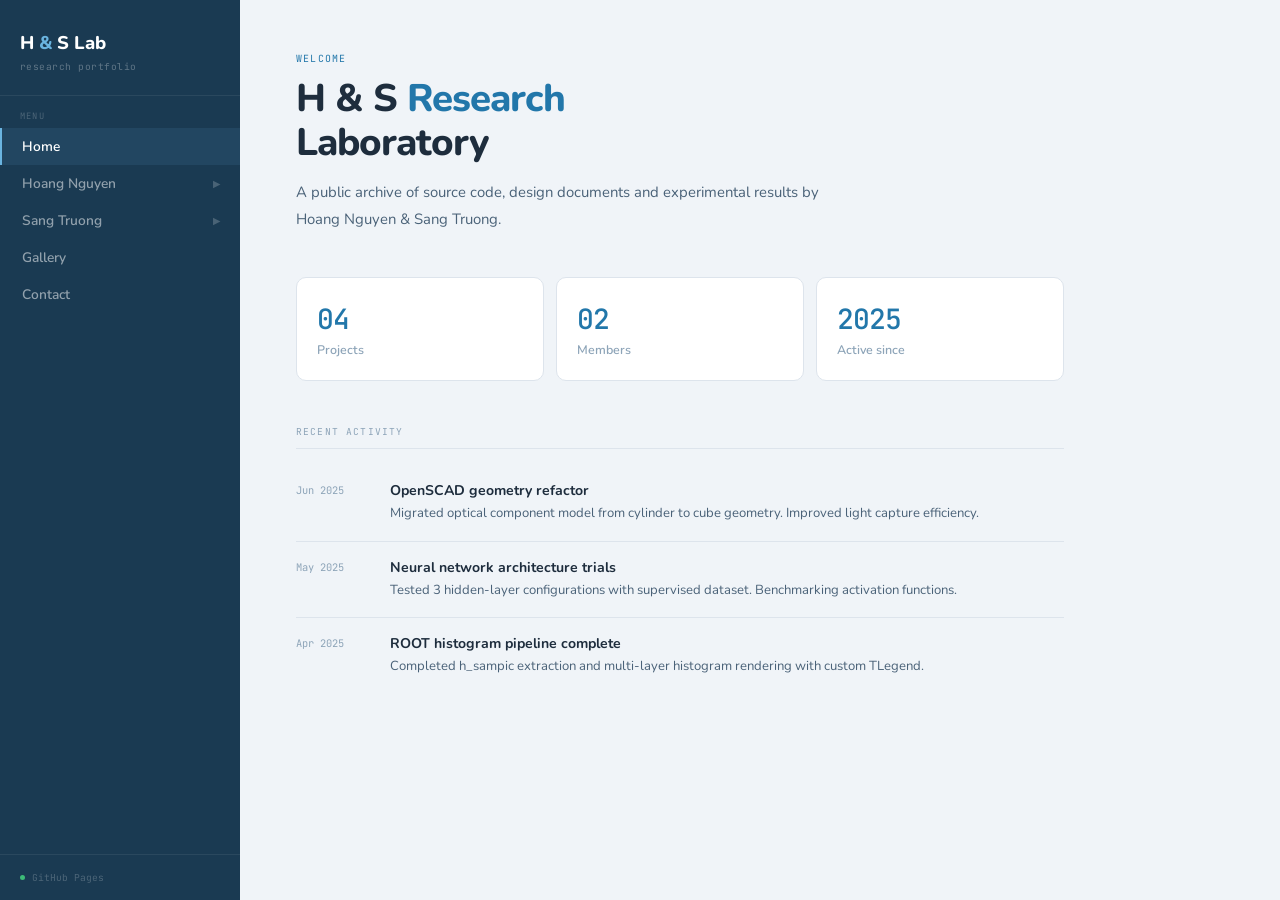
==== commit f18f930b: "Update index.html" ====
--- a/index.html
+++ b/index.html
@@ -3,58 +3,57 @@
 <head>
     <meta charset="UTF-8">
     <meta name="viewport" content="width=device-width, initial-scale=1.0">
-    <title> SH Lab — Research Portfolio</title>
-    <link href="https://fonts.googleapis.com/css2?family=Nunito:wght@300;400;600;700;800&family=JetBrains+Mono:ital,wght@0,300;0,400;0,500;1,300&display=swap" rel="stylesheet">
+    <title>H & S Lab — Research Portfolio</title>
+    <link href="https://fonts.googleapis.com/css2?family=Nunito:wght@400;600;700;800&family=JetBrains+Mono:wght@300;400;500&display=swap" rel="stylesheet">
     <style>
         :root {
-            --bg0:       #0b1a26;
-            --bg1:       #13293d;
-            --bg2:       #1a3450;
-            --bg3:       #1f3d5c;
-            --border:    rgba(255,255,255,0.06);
-            --border2:   rgba(255,255,255,0.12);
-            --text:      #d4dde6;
-            --text-dim:  #6a8599;
-            --text-mute: #334d61;
-            --accent:    #4a9ebb;
-            --accent-dim:rgba(74,158,187,0.12);
-            --accent-glow:rgba(74,158,187,0.25);
-            --sidebar-w: 256px;
-            --radius:    8px;
+            --bg:        #f0f4f8;
+            --surface:   #ffffff;
+            --surface2:  #e8eef4;
+            --sidebar-bg:#1a3a52;
+            --sidebar-s: #142d40;
+            --border:    #dde4ec;
+            --text:      #1e2d3d;
+            --text-mid:  #4a6278;
+            --text-soft: #8da4b8;
+            --accent:    #2277aa;
+            --accent-bg: #e8f3fb;
+            --accent-br: #b8d8ee;
+            --green:     #2a9d6a;
+            --radius:    10px;
+            --sidebar-w: 240px;
             --mono: 'JetBrains Mono', monospace;
             --sans: 'Nunito', sans-serif;
         }
 
         * { box-sizing: border-box; margin: 0; padding: 0; }
         ::selection { background: var(--accent); color: #fff; }
-        ::-webkit-scrollbar { width: 4px; }
-        ::-webkit-scrollbar-thumb { background: var(--bg3); border-radius: 4px; }
+        ::-webkit-scrollbar { width: 5px; }
+        ::-webkit-scrollbar-thumb { background: var(--border); border-radius: 5px; }
 
         body {
             font-family: var(--sans);
-            background: var(--bg0);
+            background: var(--bg);
             color: var(--text);
             display: flex;
             height: 100vh;
             overflow: hidden;
-            font-size: 15px;
-        }
-
-        /* ═══ SIDEBAR ═══ */
+        }
+
+        /* ── SIDEBAR ── */
         .sidebar {
             width: var(--sidebar-w);
             min-width: var(--sidebar-w);
-            background: var(--bg1);
-            border-right: 1px solid var(--border);
+            background: var(--sidebar-bg);
             display: flex;
             flex-direction: column;
             overflow-y: auto;
             z-index: 20;
         }
 
-        .sidebar-brand {
-            padding: 28px 22px 22px;
-            border-bottom: 1px solid var(--border);
+        .brand {
+            padding: 30px 20px 22px;
+            border-bottom: 1px solid rgba(255,255,255,0.07);
         }
 
         .brand-name {
@@ -64,191 +63,180 @@
             color: #fff;
             letter-spacing: -0.01em;
         }
-        .brand-name span { color: var(--accent); }
-
-        .brand-sub {
+
+        .brand-name span { color: #6ab4e0; }
+
+        .brand-tagline {
             font-family: var(--mono);
             font-size: 0.6rem;
-            color: var(--text-mute);
-            letter-spacing: 0.1em;
+            color: rgba(255,255,255,0.3);
             margin-top: 5px;
-        }
-
-        .nav-group { padding: 18px 0 4px; }
-
-        .nav-group-label {
-            font-family: var(--mono);
-            font-size: 0.58rem;
+            letter-spacing: 0.05em;
+        }
+
+        .nav-section {
+            padding: 14px 0 8px;
+        }
+
+        .nav-label {
+            font-family: var(--mono);
+            font-size: 0.55rem;
             letter-spacing: 0.14em;
             text-transform: uppercase;
-            color: var(--text-mute);
-            padding: 0 22px 8px;
+            color: rgba(255,255,255,0.22);
+            padding: 0 20px 6px;
         }
 
         .nav-item {
             display: flex;
             align-items: center;
             gap: 9px;
-            padding: 9px 22px;
+            padding: 9px 20px;
             cursor: pointer;
-            font-family: var(--sans);
-            font-size: 0.85rem;
+            font-size: 0.86rem;
             font-weight: 600;
-            color: var(--text-dim);
+            color: rgba(255,255,255,0.52);
             border-left: 2px solid transparent;
-            transition: color 0.18s, background 0.18s, border-color 0.18s;
+            transition: color 0.16s, background 0.16s, border-color 0.16s;
             user-select: none;
         }
 
-        .nav-item:hover { color: var(--text); background: rgba(255,255,255,0.03); }
-        .nav-item.active { color: var(--accent); border-left-color: var(--accent); background: var(--accent-dim); }
-
-        .nav-dot {
-            width: 5px; height: 5px;
-            border-radius: 50%;
-            background: var(--text-mute);
-            flex-shrink: 0;
-            transition: background 0.18s;
-        }
-        .nav-item:hover .nav-dot, .nav-item.active .nav-dot { background: var(--accent); }
-
-        .nav-arrow {
+        .nav-item:hover {
+            color: rgba(255,255,255,0.85);
+            background: rgba(255,255,255,0.05);
+        }
+
+        .nav-item.active {
+            color: #fff;
+            border-left-color: #6ab4e0;
+            background: rgba(106,180,224,0.1);
+        }
+
+        .nav-chevron {
             margin-left: auto;
-            font-size: 0.6rem;
-            color: var(--text-mute);
-            transition: transform 0.25s ease;
-            font-family: var(--mono);
-        }
-        .nav-item.open .nav-arrow { transform: rotate(90deg); }
+            font-size: 0.55rem;
+            opacity: 0.4;
+            transition: transform 0.22s ease;
+        }
+
+        .nav-item.open .nav-chevron { transform: rotate(90deg); }
 
         .nav-sub {
             overflow: hidden;
             max-height: 0;
-            transition: max-height 0.3s ease;
-            background: rgba(0,0,0,0.12);
-        }
-        .nav-sub.open { max-height: 200px; }
+            transition: max-height 0.28s ease;
+        }
+
+        .nav-sub.open { max-height: 180px; }
 
         .nav-sub-item {
             display: flex;
             align-items: center;
-            gap: 9px;
-            padding: 7px 22px 7px 38px;
+            padding: 7px 20px 7px 36px;
             cursor: pointer;
             font-family: var(--mono);
             font-size: 0.72rem;
-            color: var(--text-mute);
+            color: rgba(255,255,255,0.32);
             border-left: 2px solid transparent;
-            transition: color 0.15s, border-color 0.15s;
-        }
-        .nav-sub-item:hover { color: var(--text-dim); }
-        .nav-sub-item.active { color: var(--accent); border-left-color: var(--accent); }
+            transition: color 0.14s, border-color 0.14s;
+        }
+
+        .nav-sub-item:hover { color: rgba(255,255,255,0.65); }
+
+        .nav-sub-item.active {
+            color: #6ab4e0;
+            border-left-color: #6ab4e0;
+        }
 
         .sidebar-foot {
             margin-top: auto;
-            padding: 16px 22px;
-            border-top: 1px solid var(--border);
-        }
-
-        .status-line {
+            padding: 16px 20px;
+            border-top: 1px solid rgba(255,255,255,0.07);
             display: flex;
             align-items: center;
             gap: 7px;
             font-family: var(--mono);
-            font-size: 0.62rem;
-            color: var(--text-mute);
-        }
-
-        .status-dot {
+            font-size: 0.6rem;
+            color: rgba(255,255,255,0.22);
+        }
+
+        .live-dot {
             width: 5px; height: 5px;
             border-radius: 50%;
             background: #3dbb78;
-            animation: blink 2.4s ease infinite;
+            animation: blink 2.5s ease infinite;
         }
 
         @keyframes blink { 0%,100%{opacity:1} 50%{opacity:0.2} }
 
-        /* ═══ MAIN ═══ */
+        /* ── MAIN ── */
         .main {
             flex: 1;
             overflow-y: auto;
-            background: var(--bg0);
-            position: relative;
-        }
-
-        .main::before {
-            content: '';
-            position: fixed;
-            inset: 0;
-            background-image: radial-gradient(circle, rgba(74,158,187,0.055) 1px, transparent 1px);
-            background-size: 32px 32px;
-            pointer-events: none;
-            z-index: 0;
+            background: var(--bg);
         }
 
         .page {
             display: none;
-            padding: 52px 60px 80px;
-            max-width: 920px;
-            position: relative;
-            z-index: 1;
-            animation: pageIn 0.3s ease;
-        }
+            padding: 52px 56px 80px;
+            max-width: 880px;
+            animation: fadeUp 0.28s ease;
+        }
+
         .page.active { display: block; }
 
-        @keyframes pageIn {
-            from { opacity: 0; transform: translateY(14px); }
+        @keyframes fadeUp {
+            from { opacity: 0; transform: translateY(12px); }
             to   { opacity: 1; transform: translateY(0); }
         }
 
-        /* ─── Typography ─── */
-        .eyebrow {
+        /* ── Typography ── */
+        .kicker {
             font-family: var(--mono);
             font-size: 0.62rem;
-            letter-spacing: 0.14em;
+            font-weight: 400;
+            letter-spacing: 0.12em;
             text-transform: uppercase;
             color: var(--accent);
-            margin-bottom: 14px;
+            margin-bottom: 12px;
         }
 
         .page-title {
-            font-family: var(--sans);
-            font-size: clamp(1.9rem, 3.5vw, 2.7rem);
+            font-size: clamp(1.9rem, 3vw, 2.6rem);
             font-weight: 800;
             letter-spacing: -0.025em;
             line-height: 1.15;
-            color: #e8f0f7;
+            color: var(--text);
             margin-bottom: 14px;
         }
-        .page-title em { font-style: normal; color: var(--accent); }
-
-        .page-lead {
+
+        .page-title em {
+            font-style: normal;
+            color: var(--accent);
+        }
+
+        .page-desc {
             font-size: 0.93rem;
-            color: var(--text-dim);
+            font-weight: 400;
+            color: var(--text-mid);
             line-height: 1.8;
-            max-width: 560px;
+            max-width: 540px;
             margin-bottom: 44px;
-            font-weight: 400;
-        }
-
-        /* ─── Row rule ─── */
-        .row-rule {
-            display: flex;
-            align-items: center;
-            gap: 12px;
-            margin-bottom: 20px;
-        }
-        .row-rule-label {
-            font-family: var(--mono);
-            font-size: 0.62rem;
+        }
+
+        /* ── Divider label ── */
+        .section-label {
+            font-family: var(--mono);
+            font-size: 0.6rem;
             letter-spacing: 0.12em;
             text-transform: uppercase;
-            color: var(--text-mute);
-            white-space: nowrap;
-        }
-        .row-rule-line { flex: 1; height: 1px; background: var(--border); }
-
-        /* ─── Stats ─── */
+            color: var(--text-soft);
+            margin-bottom: 16px;
+            padding-bottom: 10px;
+            border-bottom: 1px solid var(--border);
+        }
+
+        /* ── Stats ── */
         .stat-row {
             display: grid;
             grid-template-columns: repeat(3, 1fr);
@@ -257,180 +245,186 @@
         }
 
         .stat-box {
-            background: var(--bg1);
+            background: var(--surface);
             border: 1px solid var(--border);
             border-radius: var(--radius);
             padding: 22px 20px;
-            transition: border-color 0.2s;
-        }
-        .stat-box:hover { border-color: var(--border2); }
+            transition: box-shadow 0.18s;
+        }
+
+        .stat-box:hover {
+            box-shadow: 0 4px 16px rgba(34,119,170,0.08);
+        }
 
         .stat-num {
             font-family: var(--mono);
-            font-size: 1.7rem;
+            font-size: 1.75rem;
             font-weight: 500;
             color: var(--accent);
             letter-spacing: -0.03em;
         }
-        .stat-label {
-            font-family: var(--mono);
-            font-size: 0.62rem;
-            color: var(--text-mute);
-            margin-top: 5px;
-            letter-spacing: 0.06em;
-        }
-
-        /* ─── Timeline ─── */
+
+        .stat-lbl {
+            font-size: 0.78rem;
+            font-weight: 600;
+            color: var(--text-soft);
+            margin-top: 4px;
+        }
+
+        /* ── Timeline ── */
         .timeline { display: flex; flex-direction: column; }
 
         .tl-item {
             display: grid;
-            grid-template-columns: 80px 1fr;
-            gap: 20px;
+            grid-template-columns: 76px 1fr;
+            gap: 18px;
             padding: 16px 0;
             border-bottom: 1px solid var(--border);
         }
+
         .tl-item:last-child { border-bottom: none; }
 
         .tl-date {
             font-family: var(--mono);
             font-size: 0.65rem;
-            color: var(--text-mute);
+            color: var(--text-soft);
             padding-top: 2px;
         }
-        .tl-body h4 {
-            font-family: var(--sans);
+
+        .tl-title {
             font-size: 0.88rem;
             font-weight: 700;
             color: var(--text);
             margin-bottom: 3px;
         }
-        .tl-body p {
+
+        .tl-desc {
             font-size: 0.82rem;
-            color: var(--text-dim);
+            color: var(--text-mid);
             line-height: 1.65;
         }
 
-        /* ─── Profile ─── */
+        /* ── Profile ── */
         .profile-header {
             display: flex;
             align-items: flex-start;
-            gap: 28px;
-            margin-bottom: 36px;
+            gap: 24px;
+            margin-bottom: 32px;
         }
 
         .avatar {
-            width: 72px; height: 72px;
+            width: 68px; height: 68px;
             border-radius: var(--radius);
-            background: var(--bg2);
-            border: 1px solid var(--border2);
+            background: var(--accent-bg);
+            border: 1px solid var(--accent-br);
             display: flex;
             align-items: center;
             justify-content: center;
             font-family: var(--mono);
-            font-size: 1rem;
+            font-size: 0.95rem;
             font-weight: 500;
             color: var(--accent);
             flex-shrink: 0;
-            letter-spacing: 0.05em;
         }
 
         .profile-name {
-            font-family: var(--sans);
-            font-size: 1.6rem;
+            font-size: 1.55rem;
             font-weight: 800;
-            color: #e8f0f7;
+            color: var(--text);
             letter-spacing: -0.02em;
         }
+
         .profile-role {
             font-family: var(--mono);
-            font-size: 0.68rem;
+            font-size: 0.65rem;
             color: var(--accent);
-            letter-spacing: 0.08em;
+            letter-spacing: 0.06em;
             margin-top: 5px;
         }
+
         .profile-bio {
-            margin-top: 10px;
+            margin-top: 8px;
             font-size: 0.85rem;
-            color: var(--text-dim);
+            color: var(--text-mid);
             line-height: 1.75;
         }
 
-        /* ─── Skills ─── */
-        .skills-wrap {
+        /* ── Skill tags ── */
+        .skills {
             display: flex;
             flex-wrap: wrap;
             gap: 7px;
-            margin-bottom: 36px;
+            margin-bottom: 32px;
         }
 
         .skill {
             font-family: var(--mono);
             font-size: 0.68rem;
             padding: 4px 10px;
-            border-radius: 4px;
-            border: 1px solid var(--border2);
-            color: var(--text-dim);
-            background: var(--bg1);
-            transition: border-color 0.15s, color 0.15s;
-            letter-spacing: 0.03em;
-        }
-        .skill:hover { border-color: var(--accent); color: var(--accent); }
-
-        /* ─── Cards ─── */
-        .cards-grid {
+            border-radius: 5px;
+            border: 1px solid var(--border);
+            color: var(--text-mid);
+            background: var(--surface);
+            transition: border-color 0.14s, color 0.14s;
+        }
+
+        .skill:hover {
+            border-color: var(--accent-br);
+            color: var(--accent);
+        }
+
+        /* ── Project cards ── */
+        .cards {
             display: grid;
-            grid-template-columns: repeat(auto-fill, minmax(260px, 1fr));
+            grid-template-columns: repeat(auto-fill, minmax(255px, 1fr));
             gap: 14px;
         }
 
         .card {
-            background: var(--bg1);
+            background: var(--surface);
             border: 1px solid var(--border);
             border-radius: var(--radius);
-            padding: 24px 22px 18px;
-            cursor: pointer;
-            transition: border-color 0.2s, transform 0.2s, box-shadow 0.2s;
-        }
+            padding: 24px 22px 20px;
+            transition: box-shadow 0.18s, border-color 0.18s, transform 0.18s;
+            cursor: default;
+        }
+
         .card:hover {
-            border-color: var(--accent);
+            border-color: var(--accent-br);
+            box-shadow: 0 6px 24px rgba(34,119,170,0.09);
             transform: translateY(-2px);
-            box-shadow: 0 8px 28px rgba(0,0,0,0.35), 0 0 0 1px var(--accent-glow);
-        }
-
-        .card-lang {
+        }
+
+        .card-tag {
+            display: inline-flex;
+            align-items: center;
+            gap: 5px;
             font-family: var(--mono);
             font-size: 0.6rem;
-            letter-spacing: 0.1em;
-            text-transform: uppercase;
+            font-weight: 500;
+            letter-spacing: 0.08em;
             color: var(--accent);
-            margin-bottom: 10px;
-            display: flex;
-            align-items: center;
-            gap: 6px;
-        }
-        .card-lang::before {
-            content: '';
-            width: 6px; height: 6px;
-            border-radius: 50%;
-            background: var(--accent);
-            opacity: 0.7;
-            display: inline-block;
+            background: var(--accent-bg);
+            border: 1px solid var(--accent-br);
+            border-radius: 4px;
+            padding: 3px 8px;
+            margin-bottom: 12px;
         }
 
         .card-title {
-            font-family: var(--sans);
             font-size: 0.92rem;
             font-weight: 700;
-            color: #e8f0f7;
+            color: var(--text);
             margin-bottom: 8px;
             line-height: 1.4;
         }
+
         .card-desc {
-            font-size: 0.8rem;
-            color: var(--text-dim);
+            font-size: 0.81rem;
+            color: var(--text-mid);
             line-height: 1.7;
         }
+
         .card-footer {
             display: flex;
             align-items: center;
@@ -439,142 +433,220 @@
             padding-top: 14px;
             border-top: 1px solid var(--border);
         }
-        .card-meta { font-family: var(--mono); font-size: 0.6rem; color: var(--text-mute); }
-        .card-link { font-family: var(--mono); font-size: 0.62rem; color: var(--text-mute); transition: color 0.15s; }
-        .card:hover .card-link { color: var(--accent); }
-
-        /* ─── Upload ─── */
-        .upload-zone {
-            border: 1px dashed var(--border2);
-            border-radius: var(--radius);
-            padding: 40px;
+
+        .card-status {
+            display: flex;
+            align-items: center;
+            gap: 5px;
+            font-family: var(--mono);
+            font-size: 0.6rem;
+            color: var(--text-soft);
+        }
+
+        .dot-status {
+            width: 5px; height: 5px;
+            border-radius: 50%;
+        }
+
+        .dot-active { background: var(--green); }
+        .dot-done   { background: var(--text-soft); }
+
+        .card-year {
+            font-family: var(--mono);
+            font-size: 0.6rem;
+            color: var(--text-soft);
+        }
+
+        /* ── File list (read-only, managed via git) ── */
+        .file-grid {
+            display: flex;
+            flex-direction: column;
+            gap: 8px;
+        }
+
+        .file-row {
+            display: flex;
+            align-items: center;
+            gap: 12px;
+            background: var(--surface);
+            border: 1px solid var(--border);
+            border-radius: 8px;
+            padding: 12px 16px;
+            transition: border-color 0.14s;
+        }
+
+        .file-row:hover { border-color: var(--accent-br); }
+
+        .file-type {
+            font-family: var(--mono);
+            font-size: 0.6rem;
+            padding: 3px 7px;
+            border-radius: 4px;
+            background: var(--accent-bg);
+            border: 1px solid var(--accent-br);
+            color: var(--accent);
+            flex-shrink: 0;
+            min-width: 44px;
             text-align: center;
-            cursor: pointer;
-            transition: border-color 0.2s, background 0.2s;
-            background: var(--bg1);
-            position: relative;
-            margin-bottom: 16px;
-        }
-        .upload-zone:hover, .upload-zone.drag-over {
-            border-color: var(--accent);
-            background: var(--accent-dim);
-        }
-        .upload-zone input[type="file"] {
-            position: absolute;
-            inset: 0;
-            opacity: 0;
-            cursor: pointer;
-            width: 100%;
-            height: 100%;
-        }
-        .upload-ico { font-family: var(--mono); font-size: 1.4rem; color: var(--text-mute); margin-bottom: 10px; }
-        .upload-title { font-family: var(--sans); font-size: 0.88rem; font-weight: 700; color: var(--text); }
-        .upload-hint { font-family: var(--mono); font-size: 0.6rem; color: var(--text-mute); margin-top: 5px; letter-spacing: 0.06em; }
-
-        /* ─── File list ─── */
-        .file-list { display: flex; flex-direction: column; gap: 6px; }
-
-        .file-item {
-            display: flex;
-            align-items: center;
-            gap: 10px;
-            background: var(--bg1);
-            border: 1px solid var(--border);
-            border-radius: 6px;
-            padding: 10px 14px;
-            font-family: var(--mono);
-            font-size: 0.72rem;
-            animation: pageIn 0.2s ease;
-        }
-        .file-ico { color: var(--accent); }
-        .file-name { flex: 1; color: var(--text); }
-        .file-sz { color: var(--text-mute); font-size: 0.62rem; }
-        .file-rm {
-            background: none; border: none;
-            color: var(--text-mute); cursor: pointer;
-            font-size: 0.75rem; padding: 0;
-            transition: color 0.15s;
-            font-family: var(--mono);
-        }
-        .file-rm:hover { color: #c0392b; }
-
-        /* ─── Gallery ─── */
-        .gallery-grid {
+        }
+
+        .file-name {
+            font-family: var(--mono);
+            font-size: 0.78rem;
+            color: var(--text);
+            flex: 1;
+        }
+
+        .file-desc {
+            font-size: 0.78rem;
+            color: var(--text-mid);
+        }
+
+        .file-link {
+            font-family: var(--mono);
+            font-size: 0.65rem;
+            color: var(--accent);
+            text-decoration: none;
+            padding: 4px 10px;
+            border: 1px solid var(--accent-br);
+            border-radius: 5px;
+            background: var(--accent-bg);
+            transition: background 0.14s;
+            white-space: nowrap;
+        }
+
+        .file-link:hover { background: var(--accent-br); }
+
+        /* ── Gallery ── */
+        .gallery {
             display: grid;
             grid-template-columns: repeat(auto-fill, minmax(160px, 1fr));
             gap: 10px;
-            margin-top: 14px;
-        }
+        }
+
         .gal-item {
             aspect-ratio: 4/3;
-            border-radius: 6px;
-            background: var(--bg1);
+            border-radius: 8px;
+            background: var(--surface2);
             border: 1px solid var(--border);
             overflow: hidden;
             cursor: pointer;
-            transition: border-color 0.2s, transform 0.2s;
+            transition: border-color 0.16s, transform 0.16s;
+        }
+
+        .gal-item:hover {
+            border-color: var(--accent-br);
+            transform: scale(1.02);
+        }
+
+        .gal-item img { width: 100%; height: 100%; object-fit: cover; display: block; }
+
+        .gal-placeholder {
+            width: 100%;
+            height: 100%;
             display: flex;
             align-items: center;
             justify-content: center;
             font-family: var(--mono);
-            font-size: 0.62rem;
-            color: var(--text-mute);
-        }
-        .gal-item:hover { border-color: var(--accent); transform: scale(1.02); }
-        .gal-item img { width: 100%; height: 100%; object-fit: cover; }
-
-        /* ─── Contact ─── */
-        .contact-grid { display: grid; grid-template-columns: 1fr 1fr; gap: 10px; }
-
-        .contact-item {
-            background: var(--bg1);
+            font-size: 0.65rem;
+            color: var(--text-soft);
+            background: var(--surface2);
+            text-align: center;
+            padding: 8px;
+            line-height: 1.5;
+        }
+
+        /* ── Contact ── */
+        .contact-grid {
+            display: grid;
+            grid-template-columns: 1fr 1fr;
+            gap: 10px;
+        }
+
+        .contact-card {
+            background: var(--surface);
             border: 1px solid var(--border);
             border-radius: var(--radius);
             padding: 18px 20px;
             display: flex;
             align-items: center;
             gap: 14px;
-            transition: border-color 0.18s;
-            cursor: pointer;
-        }
-        .contact-item:hover { border-color: var(--accent); }
+            transition: border-color 0.16s, box-shadow 0.16s;
+            cursor: default;
+        }
+
+        .contact-card:hover {
+            border-color: var(--accent-br);
+            box-shadow: 0 4px 14px rgba(34,119,170,0.07);
+        }
 
         .contact-ico {
-            font-family: var(--mono);
-            font-size: 0.72rem;
-            color: var(--accent);
-            width: 34px; height: 34px;
-            background: var(--accent-dim);
-            border-radius: 6px;
+            width: 36px; height: 36px;
+            background: var(--accent-bg);
+            border: 1px solid var(--accent-br);
+            border-radius: 8px;
             display: flex;
             align-items: center;
             justify-content: center;
+            font-family: var(--mono);
+            font-size: 0.68rem;
+            color: var(--accent);
             flex-shrink: 0;
         }
-        .contact-key { font-family: var(--mono); font-size: 0.58rem; color: var(--text-mute); letter-spacing: 0.1em; text-transform: uppercase; }
-        .contact-val { font-family: var(--sans); font-size: 0.85rem; font-weight: 700; color: var(--text); margin-top: 2px; }
-
-        /* ─── Mobile ─── */
-        .mob-toggle {
+
+        .contact-lbl {
+            font-family: var(--mono);
+            font-size: 0.58rem;
+            color: var(--text-soft);
+            letter-spacing: 0.08em;
+            text-transform: uppercase;
+        }
+
+        .contact-val {
+            font-size: 0.86rem;
+            font-weight: 700;
+            color: var(--text);
+            margin-top: 2px;
+        }
+
+        /* ── Notice banner ── */
+        .notice {
+            background: #fffbeb;
+            border: 1px solid #f0d070;
+            border-radius: 8px;
+            padding: 14px 18px;
+            font-size: 0.82rem;
+            color: #7a5a10;
+            margin-bottom: 28px;
+            display: flex;
+            align-items: flex-start;
+            gap: 10px;
+            line-height: 1.6;
+        }
+
+        .notice-icon { flex-shrink: 0; font-size: 0.9rem; margin-top: 1px; }
+
+        /* ── Mobile ── */
+        .mob-btn {
             display: none;
             position: fixed;
             top: 14px; left: 14px;
             z-index: 100;
-            background: var(--bg1);
-            border: 1px solid var(--border2);
-            border-radius: 6px;
-            padding: 7px 11px;
+            background: var(--sidebar-bg);
+            border: none;
+            border-radius: 7px;
+            padding: 8px 13px;
             cursor: pointer;
             font-family: var(--mono);
-            font-size: 0.75rem;
-            color: var(--text-dim);
-        }
-
-        @media (max-width: 720px) {
-            .mob-toggle { display: block; }
-            .sidebar { position: fixed; left: -260px; top: 0; bottom: 0; transition: left 0.28s ease; }
+            font-size: 0.72rem;
+            color: rgba(255,255,255,0.7);
+        }
+
+        @media (max-width: 700px) {
+            .mob-btn { display: block; }
+            .sidebar { position: fixed; left: -244px; top: 0; bottom: 0; transition: left 0.26s ease; }
             .sidebar.open { left: 0; }
-            .page { padding: 72px 22px 60px; }
+            .page { padding: 72px 20px 60px; }
             .stat-row { grid-template-columns: 1fr 1fr; }
             .contact-grid { grid-template-columns: 1fr; }
             .profile-header { flex-direction: column; }
@@ -583,126 +655,115 @@
 </head>
 <body>
 
-<button class="mob-toggle" onclick="toggleSidebar()">menu</button>
-
-<!-- ═══ SIDEBAR ═══ -->
+<button class="mob-btn" onclick="toggleMob()">menu</button>
+
+<!-- SIDEBAR -->
 <nav class="sidebar" id="sidebar">
-    <div class="sidebar-brand">
+    <div class="brand">
         <div class="brand-name">H <span>&</span> S Lab</div>
-        <div class="brand-sub">// research portfolio</div>
+        <div class="brand-tagline">research portfolio</div>
     </div>
 
-    <div class="nav-group">
-        <div class="nav-group-label">Navigation</div>
-
-        <div class="nav-item active" onclick="showPage('home', this)">
-            <span class="nav-dot"></span> Home
-        </div>
-
-        <div class="nav-item" onclick="toggleSub('sub-hoang', this)">
-            <span class="nav-dot"></span> hoangvie
-            <span class="nav-arrow">▶</span>
-        </div>
-        <div class="nav-sub" id="sub-hoang">
-            <div class="nav-sub-item" onclick="showPage('hoang-about', this)">profile.md</div>
-            <div class="nav-sub-item" onclick="showPage('hoang-projects', this)">projects/</div>
-            <div class="nav-sub-item" onclick="showPage('hoang-files', this)">files/</div>
-        </div>
-
-        <div class="nav-item" onclick="toggleSub('sub-sang', this)">
-            <span class="nav-dot"></span> Sang Truong
-            <span class="nav-arrow">▶</span>
-        </div>
-        <div class="nav-sub" id="sub-sang">
-            <div class="nav-sub-item" onclick="showPage('sang-about', this)">profile.md</div>
-            <div class="nav-sub-item" onclick="showPage('sang-projects', this)">projects/</div>
-            <div class="nav-sub-item" onclick="showPage('sang-files', this)">files/</div>
-        </div>
-
-        <div class="nav-item" onclick="showPage('gallery', this)">
-            <span class="nav-dot"></span> Gallery
-        </div>
-
-        <div class="nav-item" onclick="showPage('contact', this)">
-            <span class="nav-dot"></span> Contact
-        </div>
+    <div class="nav-section">
+        <div class="nav-label">Menu</div>
+
+        <div class="nav-item active" onclick="go('home', this)">
+            Home
+        </div>
+
+        <div class="nav-item" onclick="toggleSub('sub-h', this)">
+            Hoang Nguyen
+            <span class="nav-chevron">▶</span>
+        </div>
+        <div class="nav-sub" id="sub-h">
+            <div class="nav-sub-item" onclick="go('h-profile', this)">Profile</div>
+            <div class="nav-sub-item" onclick="go('h-projects', this)">Projects</div>
+            <div class="nav-sub-item" onclick="go('h-files', this)">Files</div>
+        </div>
+
+        <div class="nav-item" onclick="toggleSub('sub-s', this)">
+            Sang Truong
+            <span class="nav-chevron">▶</span>
+        </div>
+        <div class="nav-sub" id="sub-s">
+            <div class="nav-sub-item" onclick="go('s-profile', this)">Profile</div>
+            <div class="nav-sub-item" onclick="go('s-projects', this)">Projects</div>
+            <div class="nav-sub-item" onclick="go('s-files', this)">Files</div>
+        </div>
+
+        <div class="nav-item" onclick="go('gallery', this)">Gallery</div>
+        <div class="nav-item" onclick="go('contact', this)">Contact</div>
     </div>
 
     <div class="sidebar-foot">
-        <div class="status-line">
-            <span class="status-dot"></span>
-            GitHub Pages · live
-        </div>
+        <span class="live-dot"></span> GitHub Pages
     </div>
 </nav>
 
-<!-- ═══ MAIN ═══ -->
+<!-- MAIN -->
 <main class="main">
 
     <!-- HOME -->
     <section id="home" class="page active">
-        <div class="eyebrow">// welcome</div>
+        <div class="kicker">Welcome</div>
         <h1 class="page-title">H & S <em>Research</em><br>Laboratory</h1>
-        <p class="page-lead">Source code, design documents, experimental results and technical projects by Hoang Nguyen & Sang Truong — published openly via GitHub Pages.</p>
+        <p class="page-desc">A public archive of source code, design documents and experimental results by Hoang Nguyen & Sang Truong.</p>
 
         <div class="stat-row">
             <div class="stat-box">
                 <div class="stat-num">04</div>
-                <div class="stat-label">// projects</div>
+                <div class="stat-lbl">Projects</div>
             </div>
             <div class="stat-box">
                 <div class="stat-num">02</div>
-                <div class="stat-label">// members</div>
+                <div class="stat-lbl">Members</div>
             </div>
             <div class="stat-box">
                 <div class="stat-num">2025</div>
-                <div class="stat-label">// active</div>
-            </div>
-        </div>
-
-        <div class="row-rule">
-            <span class="row-rule-label">Recent activity</span>
-            <span class="row-rule-line"></span>
-        </div>
+                <div class="stat-lbl">Active since</div>
+            </div>
+        </div>
+
+        <div class="section-label">Recent activity</div>
         <div class="timeline">
             <div class="tl-item">
-                <div class="tl-date">2025-06</div>
-                <div class="tl-body">
-                    <h4>OpenSCAD geometry refactor</h4>
-                    <p>Migrated optical component model from cylinder to cube geometry. Improved light capture efficiency.</p>
+                <div class="tl-date">Jun 2025</div>
+                <div>
+                    <div class="tl-title">OpenSCAD geometry refactor</div>
+                    <div class="tl-desc">Migrated optical component model from cylinder to cube geometry. Improved light capture efficiency.</div>
                 </div>
             </div>
             <div class="tl-item">
-                <div class="tl-date">2025-05</div>
-                <div class="tl-body">
-                    <h4>Neural network architecture trials</h4>
-                    <p>Tested 3 hidden-layer configurations with supervised dataset. Benchmarking activation functions.</p>
+                <div class="tl-date">May 2025</div>
+                <div>
+                    <div class="tl-title">Neural network architecture trials</div>
+                    <div class="tl-desc">Tested 3 hidden-layer configurations with supervised dataset. Benchmarking activation functions.</div>
                 </div>
             </div>
             <div class="tl-item">
-                <div class="tl-date">2025-04</div>
-                <div class="tl-body">
-                    <h4>ROOT histogram pipeline</h4>
-                    <p>Completed h_sampic extraction and multi-layer histogram rendering with custom TLegend.</p>
+                <div class="tl-date">Apr 2025</div>
+                <div>
+                    <div class="tl-title">ROOT histogram pipeline complete</div>
+                    <div class="tl-desc">Completed h_sampic extraction and multi-layer histogram rendering with custom TLegend.</div>
                 </div>
             </div>
         </div>
     </section>
 
     <!-- HOANG PROFILE -->
-    <section id="hoang-about" class="page">
-        <div class="eyebrow">// profile.md</div>
+    <section id="h-profile" class="page">
+        <div class="kicker">Member profile</div>
         <div class="profile-header">
             <div class="avatar">HN</div>
             <div>
                 <div class="profile-name">Hoang Nguyen</div>
-                <div class="profile-role">// signal processing · data analysis · 3d modelling</div>
-                <p class="profile-bio">Focused on system analysis, geometric modelling and physical signal processing. Primary interests: optical component optimisation and experimental data visualisation inside the ROOT/C++ ecosystem.</p>
-            </div>
-        </div>
-
-        <div class="row-rule"><span class="row-rule-label">Skills</span><span class="row-rule-line"></span></div>
-        <div class="skills-wrap">
+                <div class="profile-role">Signal Processing · Data Analysis · 3D Modelling</div>
+                <div class="profile-bio">Focused on system analysis, geometric modelling and physical signal processing. Primary interests: optical component optimisation and experimental data visualisation in the ROOT / C++ ecosystem.</div>
+            </div>
+        </div>
+
+        <div class="section-label">Skills</div>
+        <div class="skills">
             <span class="skill">C++</span>
             <span class="skill">ROOT Framework</span>
             <span class="skill">OpenSCAD</span>
@@ -713,83 +774,101 @@
             <span class="skill">Data Visualisation</span>
         </div>
 
-        <div class="row-rule"><span class="row-rule-label">Timeline</span><span class="row-rule-line"></span></div>
+        <div class="section-label">Timeline</div>
         <div class="timeline">
             <div class="tl-item">
                 <div class="tl-date">2025</div>
-                <div class="tl-body">
-                    <h4>Optical geometry optimisation</h4>
-                    <p>Redesigned scintillator housing in OpenSCAD. +18% light collection estimated via simulation.</p>
+                <div>
+                    <div class="tl-title">Optical geometry optimisation</div>
+                    <div class="tl-desc">Redesigned scintillator housing in OpenSCAD. Estimated +18% light collection improvement.</div>
                 </div>
             </div>
             <div class="tl-item">
                 <div class="tl-date">2024</div>
-                <div class="tl-body">
-                    <h4>ROOT analysis pipeline</h4>
-                    <p>Automated array data extraction, multi-histogram rendering, and legend customisation.</p>
+                <div>
+                    <div class="tl-title">ROOT analysis pipeline</div>
+                    <div class="tl-desc">Automated array data extraction, multi-histogram rendering and legend customisation.</div>
                 </div>
             </div>
         </div>
     </section>
 
     <!-- HOANG PROJECTS -->
-    <section id="hoang-projects" class="page">
-        <div class="eyebrow">// projects/</div>
+    <section id="h-projects" class="page">
+        <div class="kicker">Hoang Nguyen</div>
         <h1 class="page-title">Engineering<br><em>Projects</em></h1>
-        <p class="page-lead">Hoang Nguyen — individual research and applied engineering work.</p>
-
-        <div class="cards-grid">
+        <p class="page-desc">Individual research and applied engineering work.</p>
+
+        <div class="cards">
             <div class="card">
-                <div class="card-lang">OpenSCAD · 3D</div>
+                <div class="card-tag">OpenSCAD · 3D</div>
                 <div class="card-title">Optical component simulation</div>
-                <p class="card-desc">Custom geometry design for light-collecting components. Transition from cylinder to cube form to improve solid-angle coverage.</p>
+                <div class="card-desc">Custom geometry design for light-collecting components. Transition from cylinder to cube form to improve solid-angle coverage and fabrication ease.</div>
                 <div class="card-footer">
-                    <span class="card-meta">2025 · in progress</span>
-                    <span class="card-link">view →</span>
+                    <div class="card-status"><span class="dot-status dot-active"></span> In progress</div>
+                    <div class="card-year">2025</div>
                 </div>
             </div>
             <div class="card">
-                <div class="card-lang">C++ · ROOT</div>
+                <div class="card-tag">C++ · ROOT</div>
                 <div class="card-title">Data analysis & histogramming</div>
-                <p class="card-desc">Array data extraction pipeline, h_sampic histogram generation and TLegend refinement inside the ROOT framework for physics experiments.</p>
+                <div class="card-desc">Array data extraction pipeline, h_sampic histogram generation and TLegend refinement inside ROOT framework for physics experiments.</div>
                 <div class="card-footer">
-                    <span class="card-meta">2024 · completed</span>
-                    <span class="card-link">view →</span>
+                    <div class="card-status"><span class="dot-status dot-done"></span> Completed</div>
+                    <div class="card-year">2024</div>
                 </div>
             </div>
         </div>
     </section>
 
     <!-- HOANG FILES -->
-    <section id="hoang-files" class="page">
-        <div class="eyebrow">// files/</div>
+    <section id="h-files" class="page">
+        <div class="kicker">Hoang Nguyen</div>
         <h1 class="page-title">Documents &<br><em>Source Code</em></h1>
-        <p class="page-lead">Upload code files, PDF reports or experimental result images for Hoang Nguyen.</p>
-
-        <div class="row-rule"><span class="row-rule-label">Upload</span><span class="row-rule-line"></span></div>
-        <div class="upload-zone" id="hz-zone">
-            <input type="file" multiple accept=".cpp,.h,.py,.scad,.pdf,.png,.jpg,.txt,.md,.root" onchange="handleFiles(this.files,'hz-list')">
-            <div class="upload-ico">↑</div>
-            <div class="upload-title">Drop files or click to select</div>
-            <div class="upload-hint">.cpp · .h · .py · .scad · .pdf · .png · .jpg · .md · .root</div>
-        </div>
-        <div class="file-list" id="hz-list"></div>
+        <p class="page-desc">Files are managed via the GitHub repository. Click any entry to view or download.</p>
+
+        <div class="notice">
+            <span class="notice-icon">ℹ</span>
+            Files are added by pushing to the repository. To contribute, open a Pull Request on GitHub.
+        </div>
+
+        <div class="section-label">Available files</div>
+        <div class="file-grid">
+            <div class="file-row">
+                <span class="file-type">.scad</span>
+                <span class="file-name">optical_housing_v2.scad</span>
+                <span class="file-desc">Cube geometry — scintillator housing</span>
+                <a class="file-link" href="#">View</a>
+            </div>
+            <div class="file-row">
+                <span class="file-type">.cpp</span>
+                <span class="file-name">histogram_pipeline.cpp</span>
+                <span class="file-desc">h_sampic extraction & ROOT render</span>
+                <a class="file-link" href="#">View</a>
+            </div>
+            <div class="file-row">
+                <span class="file-type">.pdf</span>
+                <span class="file-name">analysis_report_2024.pdf</span>
+                <span class="file-desc">Experimental results summary</span>
+                <a class="file-link" href="#">View</a>
+            </div>
+        </div>
     </section>
 
     <!-- SANG PROFILE -->
-    <section id="sang-about" class="page">
-        <div class="eyebrow">// profile.md</div>
+    <section id="s-profile" class="page">
+        <div class="kicker">Member profile</div>
         <div class="profile-header">
             <div class="avatar">ST</div>
             <div>
                 <div class="profile-name">Sang Truong</div>
-                <div class="profile-role">// hardware design · ml architecture · embedded systems</div>
-                <p class="profile-bio">Hardware development from passive components up to microcontrollers, combined with neural network design and training. Interested in the intersection of embedded hardware and machine intelligence.</p>
-            </div>
-        </div>
-
-        <div class="row-rule"><span class="row-rule-label">Skills</span><span class="row-rule-line"></span></div>
-        <div class="skills-wrap">
+                <div class="profile-role">Hardware Design · ML Architecture · Embedded Systems</div>
+                <div class="profile-bio">Hardware development from passive components to microcontrollers, combined with neural network design and training. Interested in the intersection of embedded hardware and machine intelligence.</div>
+            </div>
+        </div>
+
+        <div class="section-label">Skills</div>
+        <div class="skills">
             <span class="skill">Electronics</span>
             <span class="skill">Arduino / ESP32</span>
             <span class="skill">Python</span>
@@ -800,122 +879,135 @@
             <span class="skill">Embedded Systems</span>
         </div>
 
-        <div class="row-rule"><span class="row-rule-label">Timeline</span><span class="row-rule-line"></span></div>
+        <div class="section-label">Timeline</div>
         <div class="timeline">
             <div class="tl-item">
                 <div class="tl-date">2025</div>
-                <div class="tl-body">
-                    <h4>Multi-layer neural network experiments</h4>
-                    <p>Testing hidden-layer configurations and activation functions for classification problems.</p>
+                <div>
+                    <div class="tl-title">Multi-layer neural network experiments</div>
+                    <div class="tl-desc">Testing hidden-layer configurations and activation functions for classification tasks.</div>
                 </div>
             </div>
             <div class="tl-item">
                 <div class="tl-date">2024</div>
-                <div class="tl-body">
-                    <h4>Passive component fundamentals</h4>
-                    <p>In-depth analysis of R, L, C behaviour and filter circuits before advancing to MCU integration.</p>
+                <div>
+                    <div class="tl-title">Passive component fundamentals</div>
+                    <div class="tl-desc">In-depth study of R, L, C behaviour and filter circuits before advancing to MCU integration.</div>
                 </div>
             </div>
         </div>
     </section>
 
     <!-- SANG PROJECTS -->
-    <section id="sang-projects" class="page">
-        <div class="eyebrow">// projects/</div>
+    <section id="s-projects" class="page">
+        <div class="kicker">Sang Truong</div>
         <h1 class="page-title">Engineering<br><em>Projects</em></h1>
-        <p class="page-lead">Sang Truong — individual research and applied engineering work.</p>
-
-        <div class="cards-grid">
+        <p class="page-desc">Individual research and applied engineering work.</p>
+
+        <div class="cards">
             <div class="card">
-                <div class="card-lang">Electronics · Hardware</div>
+                <div class="card-tag">Electronics · Hardware</div>
                 <div class="card-title">Passive component analysis</div>
-                <p class="card-desc">Deep study of resistor, inductor and capacitor behaviour. Low-pass / high-pass filters and voltage divider circuits applied to real PCB designs.</p>
+                <div class="card-desc">Deep study of resistor, inductor and capacitor behaviour. Low-pass / high-pass filters and voltage divider circuits applied to real PCB designs.</div>
                 <div class="card-footer">
-                    <span class="card-meta">2024 · completed</span>
-                    <span class="card-link">view →</span>
+                    <div class="card-status"><span class="dot-status dot-done"></span> Completed</div>
+                    <div class="card-year">2024</div>
                 </div>
             </div>
             <div class="card">
-                <div class="card-lang">Python · PyTorch</div>
+                <div class="card-tag">Python · PyTorch</div>
                 <div class="card-title">Neural network architecture</div>
-                <p class="card-desc">Experimenting with hidden-layer depth, ReLU vs Sigmoid activations, and supervised learning on labelled datasets.</p>
+                <div class="card-desc">Experimenting with hidden-layer depth, ReLU vs Sigmoid activations and supervised training on labelled datasets.</div>
                 <div class="card-footer">
-                    <span class="card-meta">2025 · in progress</span>
-                    <span class="card-link">view →</span>
+                    <div class="card-status"><span class="dot-status dot-active"></span> In progress</div>
+                    <div class="card-year">2025</div>
                 </div>
             </div>
         </div>
     </section>
 
     <!-- SANG FILES -->
-    <section id="sang-files" class="page">
-        <div class="eyebrow">// files/</div>
+    <section id="s-files" class="page">
+        <div class="kicker">Sang Truong</div>
         <h1 class="page-title">Documents &<br><em>Source Code</em></h1>
-        <p class="page-lead">Upload code files, PDF reports or experimental result images for Sang Truong.</p>
-
-        <div class="row-rule"><span class="row-rule-label">Upload</span><span class="row-rule-line"></span></div>
-        <div class="upload-zone" id="st-zone">
-            <input type="file" multiple accept=".cpp,.h,.py,.ino,.pdf,.png,.jpg,.txt,.md" onchange="handleFiles(this.files,'st-list')">
-            <div class="upload-ico">↑</div>
-            <div class="upload-title">Drop files or click to select</div>
-            <div class="upload-hint">.cpp · .h · .py · .ino · .pdf · .png · .jpg · .md · .txt</div>
-        </div>
-        <div class="file-list" id="st-list"></div>
+        <p class="page-desc">Files are managed via the GitHub repository. Click any entry to view or download.</p>
+
+        <div class="notice">
+            <span class="notice-icon">ℹ</span>
+            Files are added by pushing to the repository. To contribute, open a Pull Request on GitHub.
+        </div>
+
+        <div class="section-label">Available files</div>
+        <div class="file-grid">
+            <div class="file-row">
+                <span class="file-type">.ino</span>
+                <span class="file-name">rc_filter_test.ino</span>
+                <span class="file-desc">Arduino RC filter measurement</span>
+                <a class="file-link" href="#">View</a>
+            </div>
+            <div class="file-row">
+                <span class="file-type">.py</span>
+                <span class="file-name">nn_train.py</span>
+                <span class="file-desc">PyTorch training script</span>
+                <a class="file-link" href="#">View</a>
+            </div>
+            <div class="file-row">
+                <span class="file-type">.pdf</span>
+                <span class="file-name">passive_components_study.pdf</span>
+                <span class="file-desc">Component analysis notes</span>
+                <a class="file-link" href="#">View</a>
+            </div>
+        </div>
     </section>
 
     <!-- GALLERY -->
     <section id="gallery" class="page">
-        <div class="eyebrow">// gallery/</div>
-        <h1 class="page-title">Media &<br><em>Results</em></h1>
-        <p class="page-lead">Experiment photos, result charts and lab equipment images.</p>
-
-        <div class="row-rule"><span class="row-rule-label">Upload images</span><span class="row-rule-line"></span></div>
-        <div class="upload-zone">
-            <input type="file" multiple accept=".png,.jpg,.jpeg,.gif,.webp,.svg" onchange="handleImages(this.files)">
-            <div class="upload-ico">⊞</div>
-            <div class="upload-title">Drop images or click to select</div>
-            <div class="upload-hint">.png · .jpg · .jpeg · .gif · .webp · .svg</div>
-        </div>
-
-        <div class="row-rule" style="margin-top:28px"><span class="row-rule-label">Library</span><span class="row-rule-line"></span></div>
-        <div class="gallery-grid" id="gal-grid">
-            <div class="gal-item">empty</div>
+        <div class="kicker">Media</div>
+        <h1 class="page-title">Gallery &<br><em>Results</em></h1>
+        <p class="page-desc">Experiment photos, result charts and lab equipment images. All images are stored in the repository.</p>
+
+        <div class="section-label">Images</div>
+        <div class="gallery">
+            <div class="gal-item"><div class="gal-placeholder">histogram_result.png</div></div>
+            <div class="gal-item"><div class="gal-placeholder">scad_housing_v2.png</div></div>
+            <div class="gal-item"><div class="gal-placeholder">pcb_layout.png</div></div>
+            <div class="gal-item"><div class="gal-placeholder">nn_loss_curve.png</div></div>
         </div>
     </section>
 
     <!-- CONTACT -->
     <section id="contact" class="page">
-        <div class="eyebrow">// contact</div>
+        <div class="kicker">Contact</div>
         <h1 class="page-title">Get In<br><em>Touch</em></h1>
-        <p class="page-lead">All code contributions and bug reports via Pull Request on GitHub. We are open to technical collaboration.</p>
-
-        <div class="row-rule"><span class="row-rule-label">Channels</span><span class="row-rule-line"></span></div>
+        <p class="page-desc">All code contributions and bug reports via Pull Request on GitHub. We are open to technical collaboration and discussion.</p>
+
+        <div class="section-label">Channels</div>
         <div class="contact-grid">
-            <div class="contact-item">
+            <div class="contact-card">
                 <div class="contact-ico">gh</div>
                 <div>
-                    <div class="contact-key">GitHub</div>
+                    <div class="contact-lbl">GitHub</div>
                     <div class="contact-val">github.com/hslabs</div>
                 </div>
             </div>
-            <div class="contact-item">
+            <div class="contact-card">
                 <div class="contact-ico">@</div>
                 <div>
-                    <div class="contact-key">Email</div>
+                    <div class="contact-lbl">Email</div>
                     <div class="contact-val">hslabs@example.com</div>
                 </div>
             </div>
-            <div class="contact-item">
+            <div class="contact-card">
                 <div class="contact-ico">pr</div>
                 <div>
-                    <div class="contact-key">Pull Requests</div>
+                    <div class="contact-lbl">Pull Requests</div>
                     <div class="contact-val">Always welcome</div>
                 </div>
             </div>
-            <div class="contact-item">
+            <div class="contact-card">
                 <div class="contact-ico">!</div>
                 <div>
-                    <div class="contact-key">Issues & Bugs</div>
+                    <div class="contact-lbl">Issues & Bugs</div>
                     <div class="contact-val">GitHub Issues</div>
                 </div>
             </div>
@@ -925,16 +1017,12 @@
 </main>
 
 <script>
-    function showPage(id, el) {
+    function go(id, el) {
         document.querySelectorAll('.page').forEach(p => p.classList.remove('active'));
         document.getElementById(id).classList.add('active');
-        document.querySelectorAll('.nav-item').forEach(i => i.classList.remove('active'));
-        document.querySelectorAll('.nav-sub-item').forEach(i => i.classList.remove('active'));
-        if (el) {
-            if (el.classList.contains('nav-item')) el.classList.add('active');
-            if (el.classList.contains('nav-sub-item')) el.classList.add('active');
-        }
-        if (window.innerWidth <= 720) document.getElementById('sidebar').classList.remove('open');
+        document.querySelectorAll('.nav-item, .nav-sub-item').forEach(i => i.classList.remove('active'));
+        if (el) el.classList.add('active');
+        if (window.innerWidth <= 700) document.getElementById('sidebar').classList.remove('open');
     }
 
     function toggleSub(id, el) {
@@ -943,61 +1031,9 @@
         el.classList.toggle('open', open);
     }
 
-    function toggleSidebar() {
+    function toggleMob() {
         document.getElementById('sidebar').classList.toggle('open');
     }
-
-    const fileIcons = {
-        cpp:'[c++]', h:'[.h]', py:'[py]', ino:'[ino]', scad:'[scad]',
-        pdf:'[pdf]', png:'[img]', jpg:'[img]', jpeg:'[img]',
-        md:'[md]', txt:'[txt]', root:'[root]', gif:'[gif]', webp:'[img]'
-    };
-
-    function ext(n) { return n.split('.').pop().toLowerCase(); }
-
-    function fmtSize(b) {
-        if (b < 1024) return b + ' B';
-        if (b < 1048576) return (b/1024).toFixed(1) + ' KB';
-        return (b/1048576).toFixed(1) + ' MB';
-    }
-
-    function handleFiles(files, listId) {
-        const list = document.getElementById(listId);
-        Array.from(files).forEach(f => {
-            const el = document.createElement('div');
-            el.className = 'file-item';
-            el.innerHTML = `
-                <span class="file-ico">${fileIcons[ext(f.name)] || '[?]'}</span>
-                <span class="file-name">${f.name}</span>
-                <span class="file-sz">${fmtSize(f.size)}</span>
-                <button class="file-rm" onclick="this.closest('.file-item').remove()">rm</button>`;
-            list.appendChild(el);
-        });
-    }
-
-    function handleImages(files) {
-        const grid = document.getElementById('gal-grid');
-        const empty = grid.querySelector('.gal-item');
-        if (empty && empty.textContent === 'empty') empty.remove();
-        Array.from(files).forEach(f => {
-            if (!f.type.startsWith('image/')) return;
-            const reader = new FileReader();
-            reader.onload = e => {
-                const item = document.createElement('div');
-                item.className = 'gal-item';
-                item.innerHTML = `<img src="${e.target.result}" alt="${f.name}">`;
-                item.onclick = () => window.open(e.target.result);
-                grid.insertBefore(item, grid.firstChild);
-            };
-            reader.readAsDataURL(f);
-        });
-    }
-
-    document.querySelectorAll('.upload-zone').forEach(z => {
-        z.addEventListener('dragover', e => { e.preventDefault(); z.classList.add('drag-over'); });
-        z.addEventListener('dragleave', () => z.classList.remove('drag-over'));
-        z.addEventListener('drop', e => { e.preventDefault(); z.classList.remove('drag-over'); });
-    });
 </script>
 </body>
 </html>
